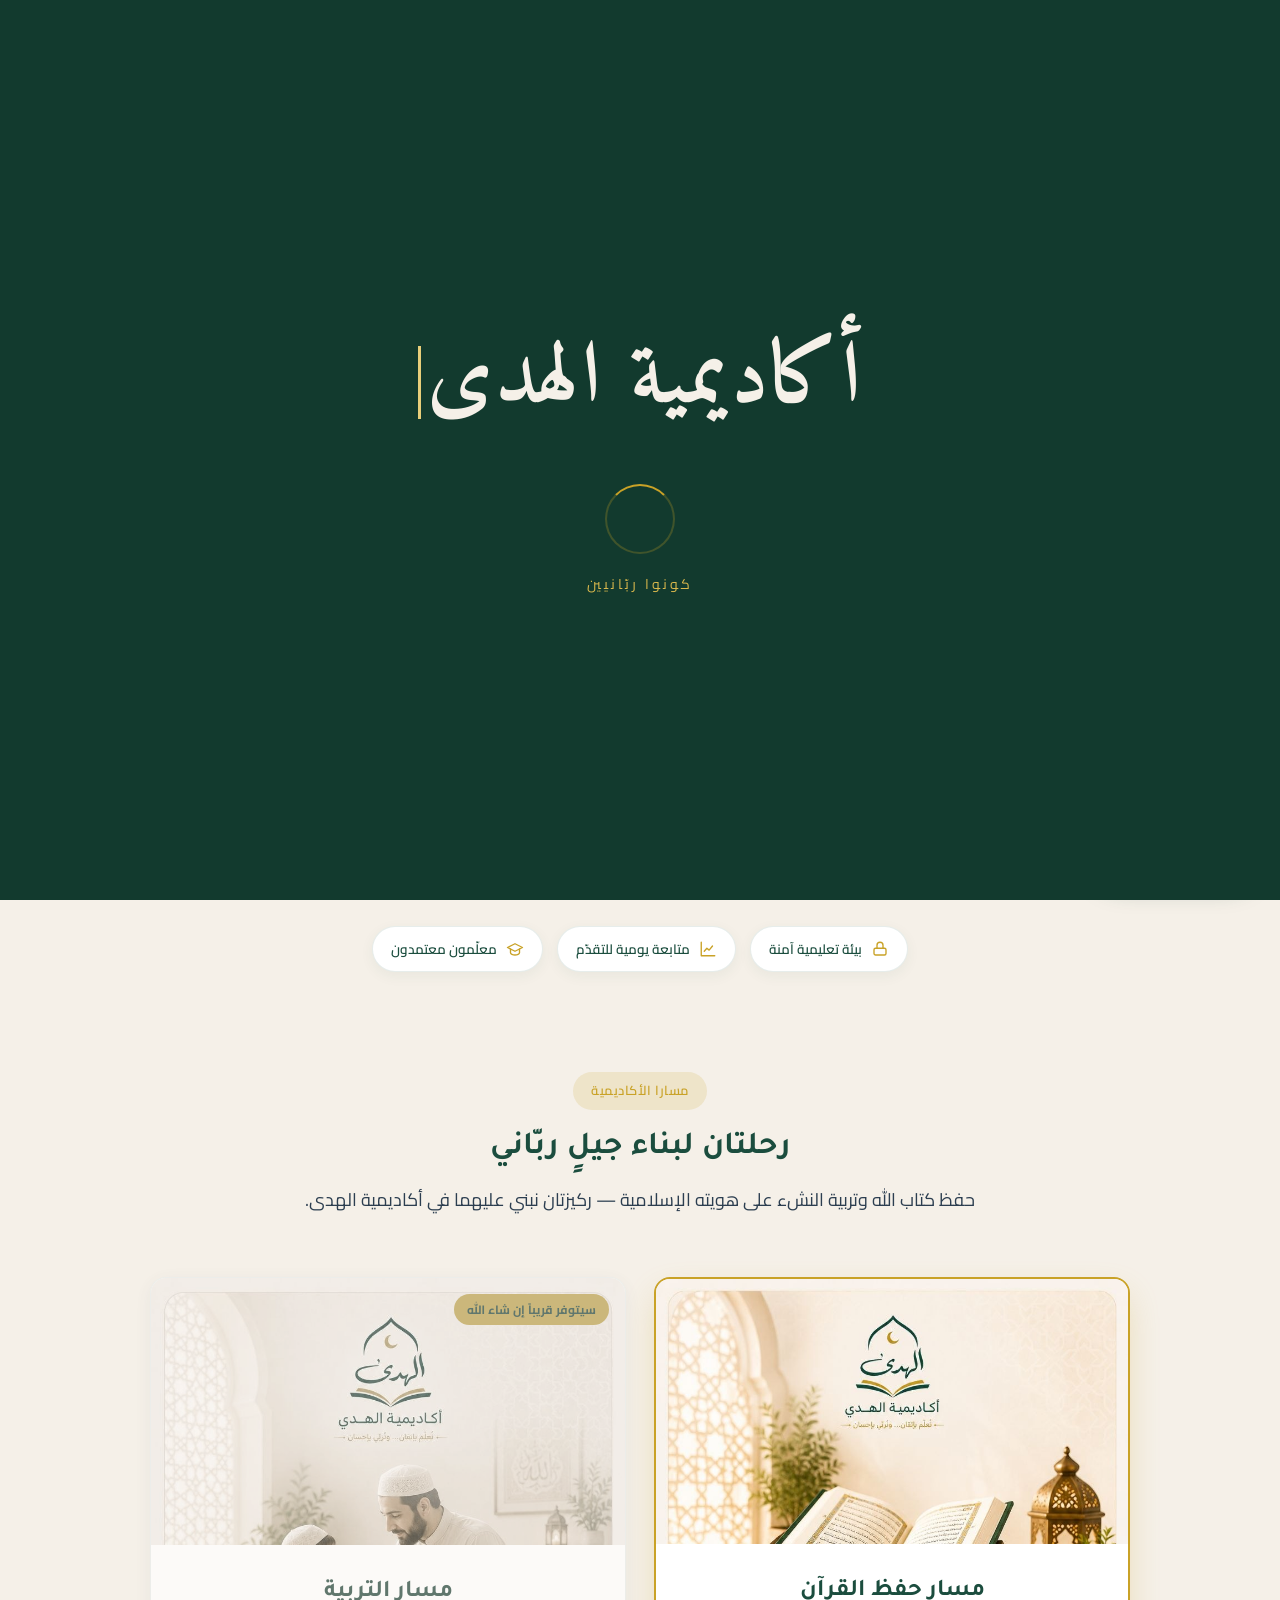
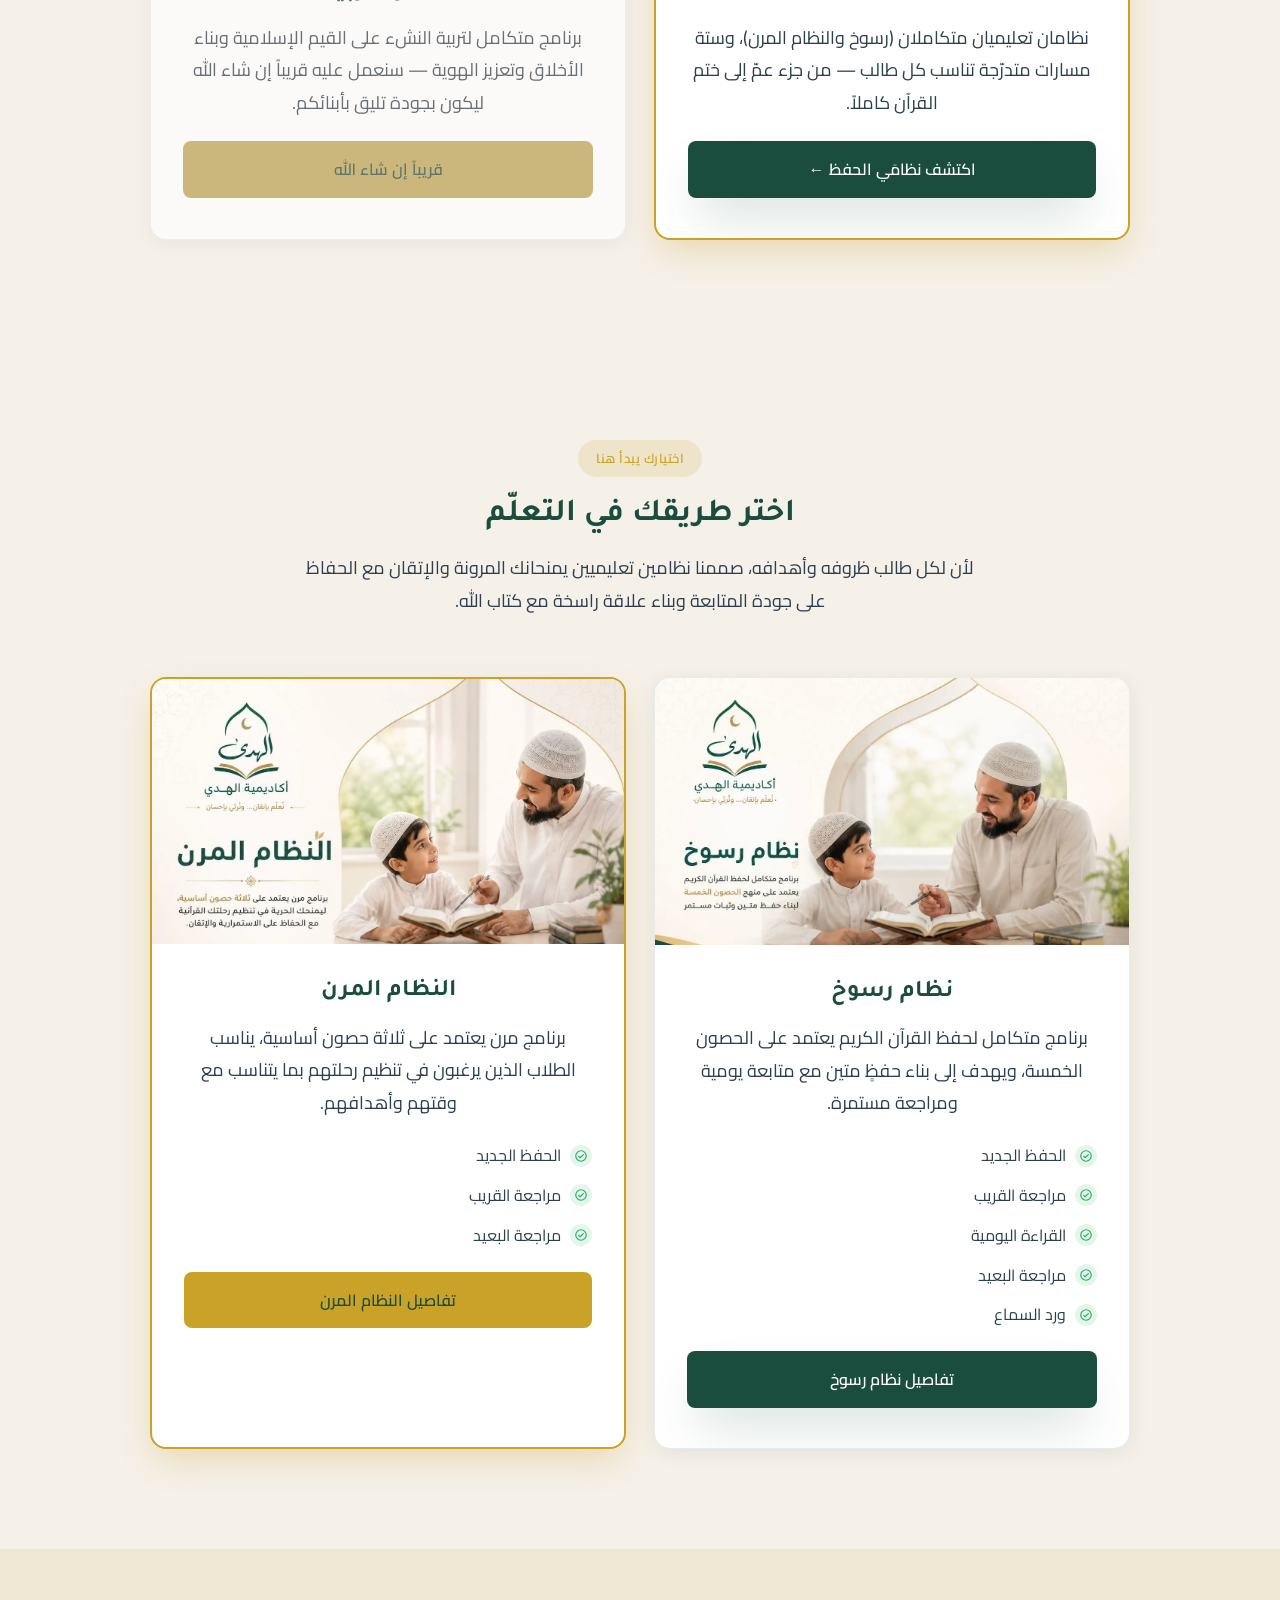
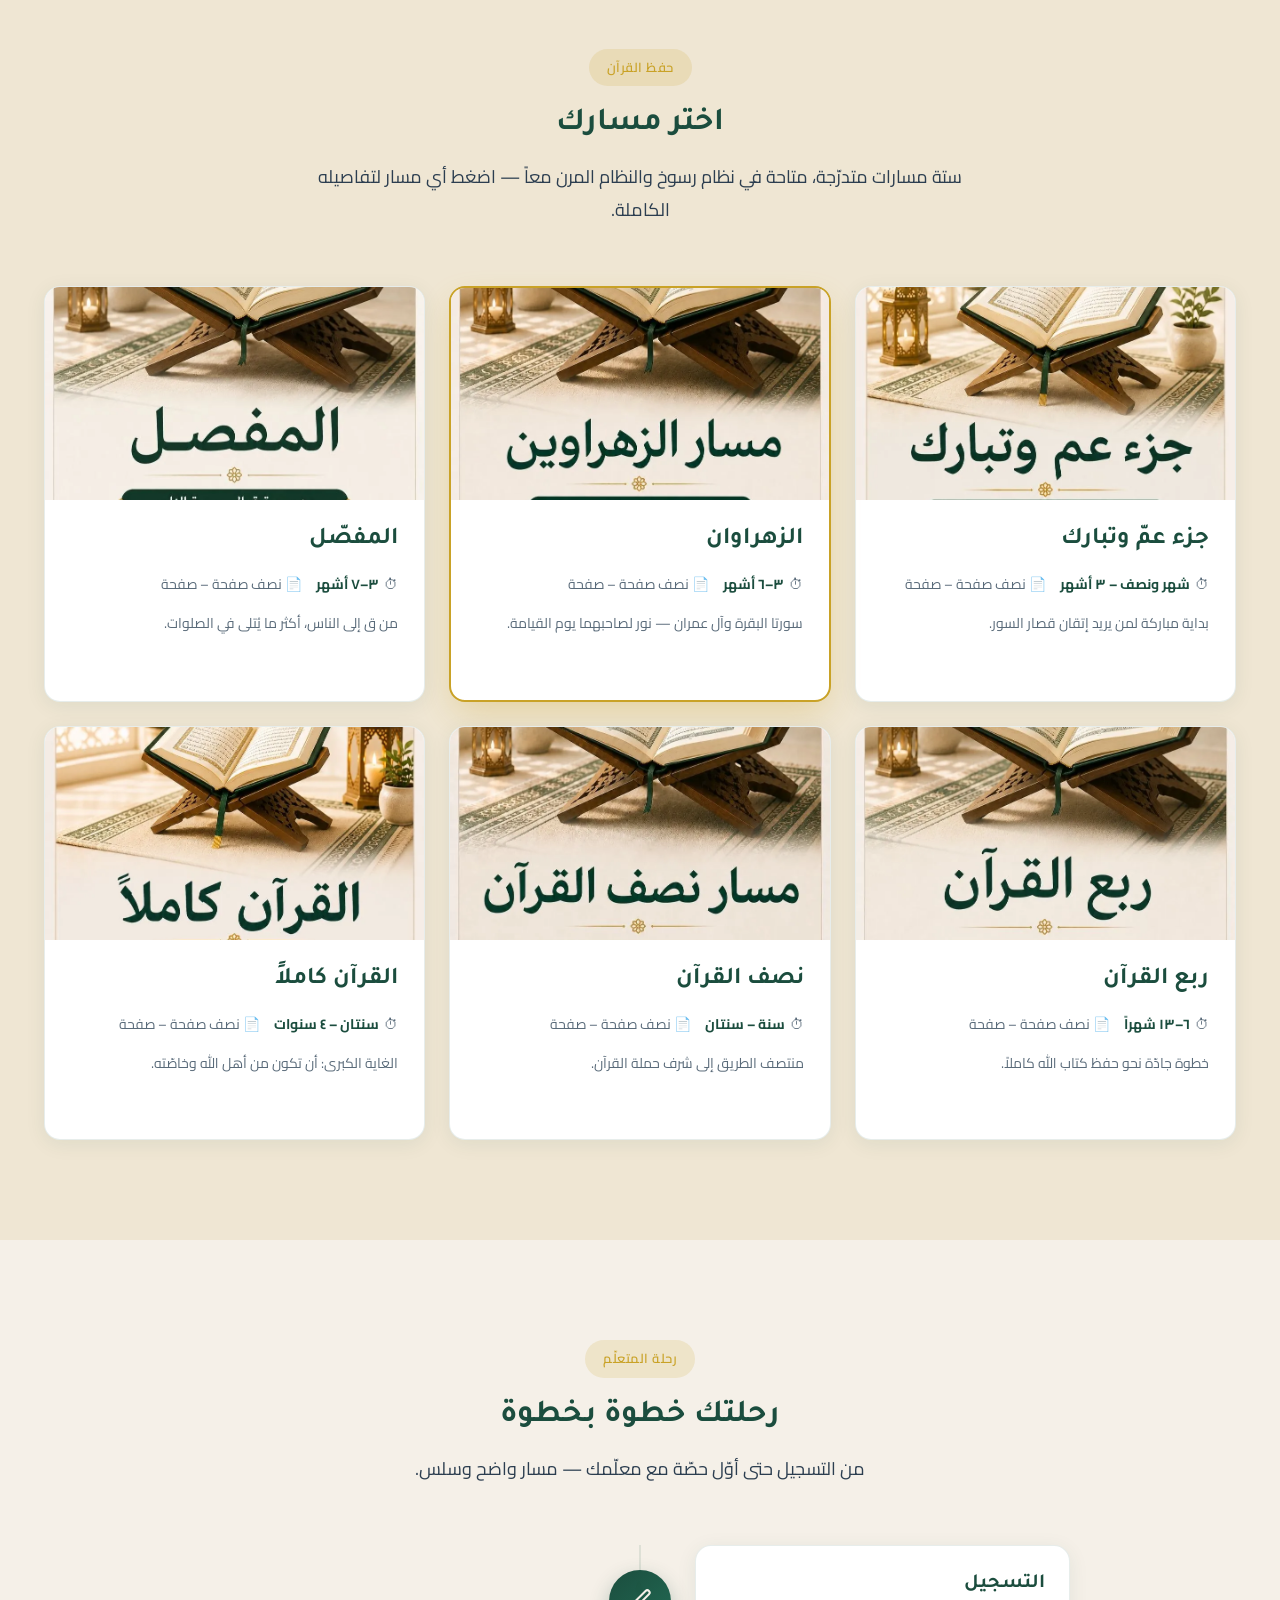
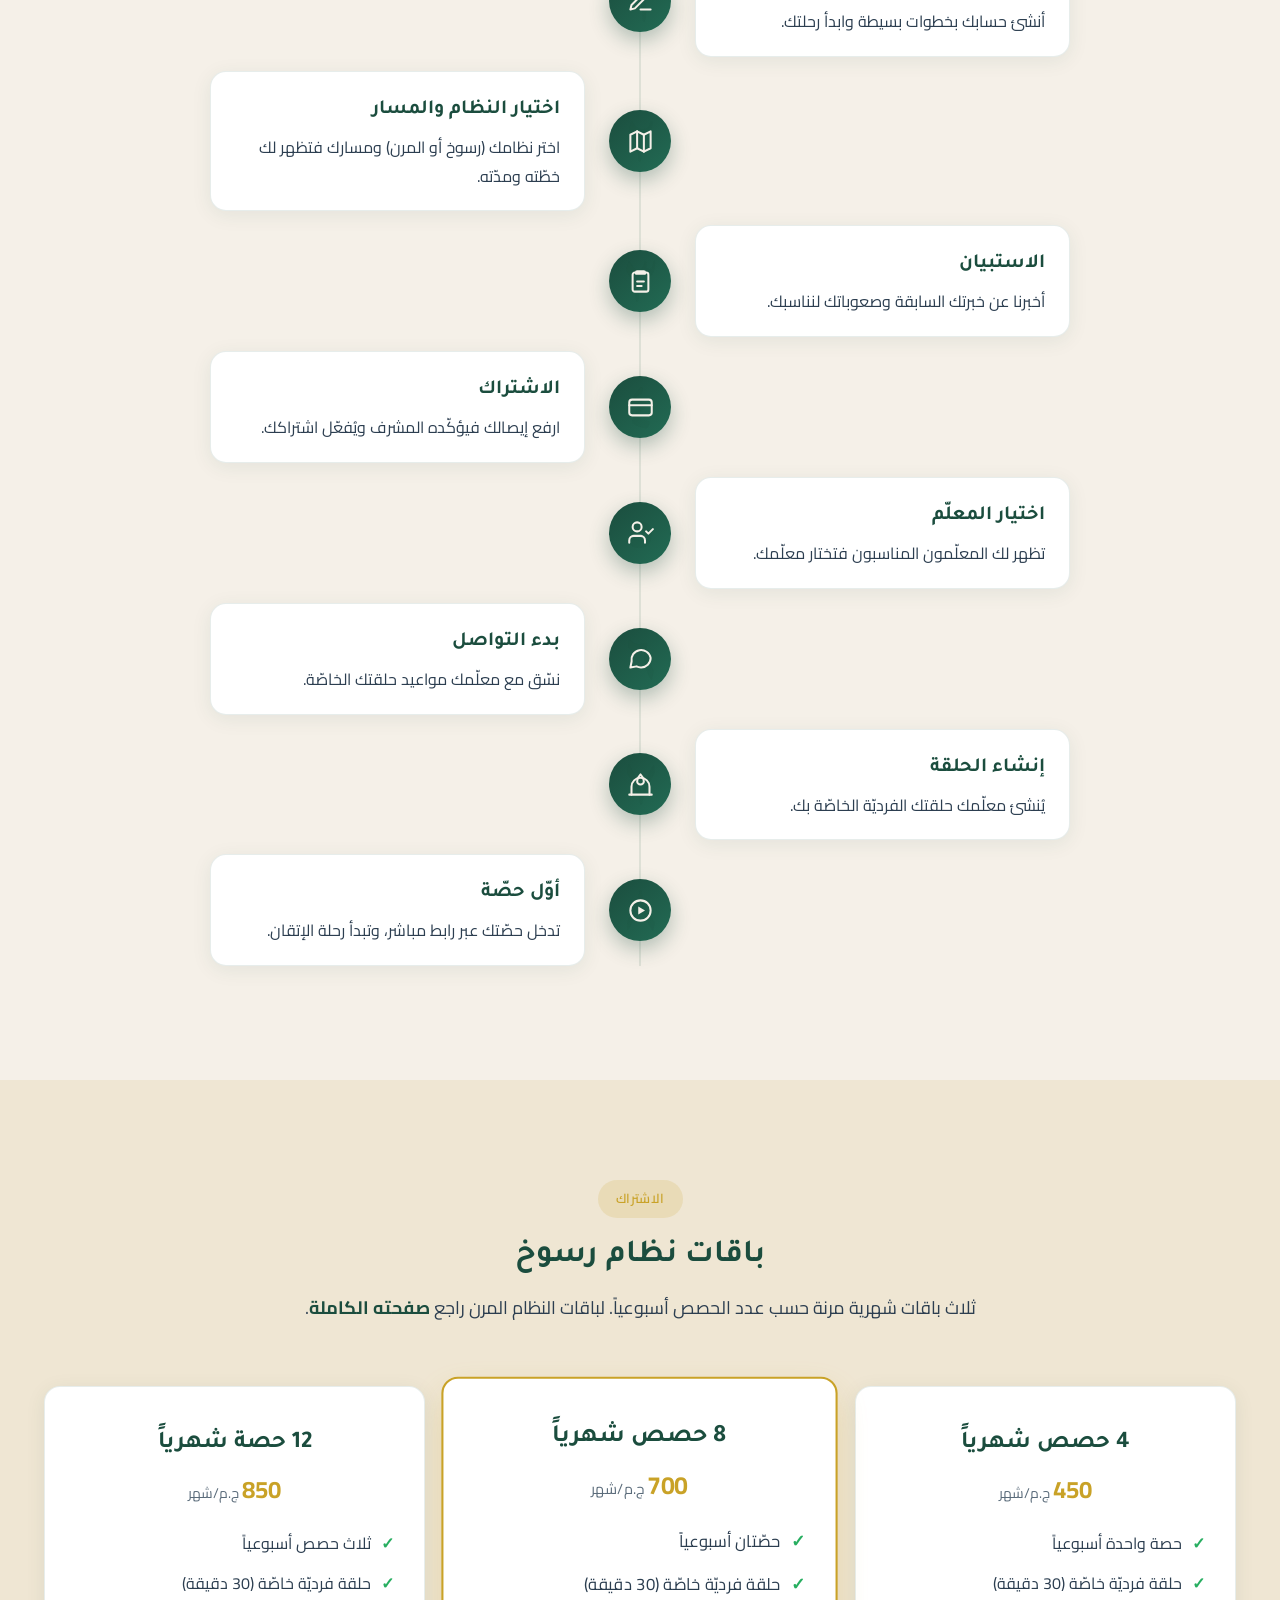
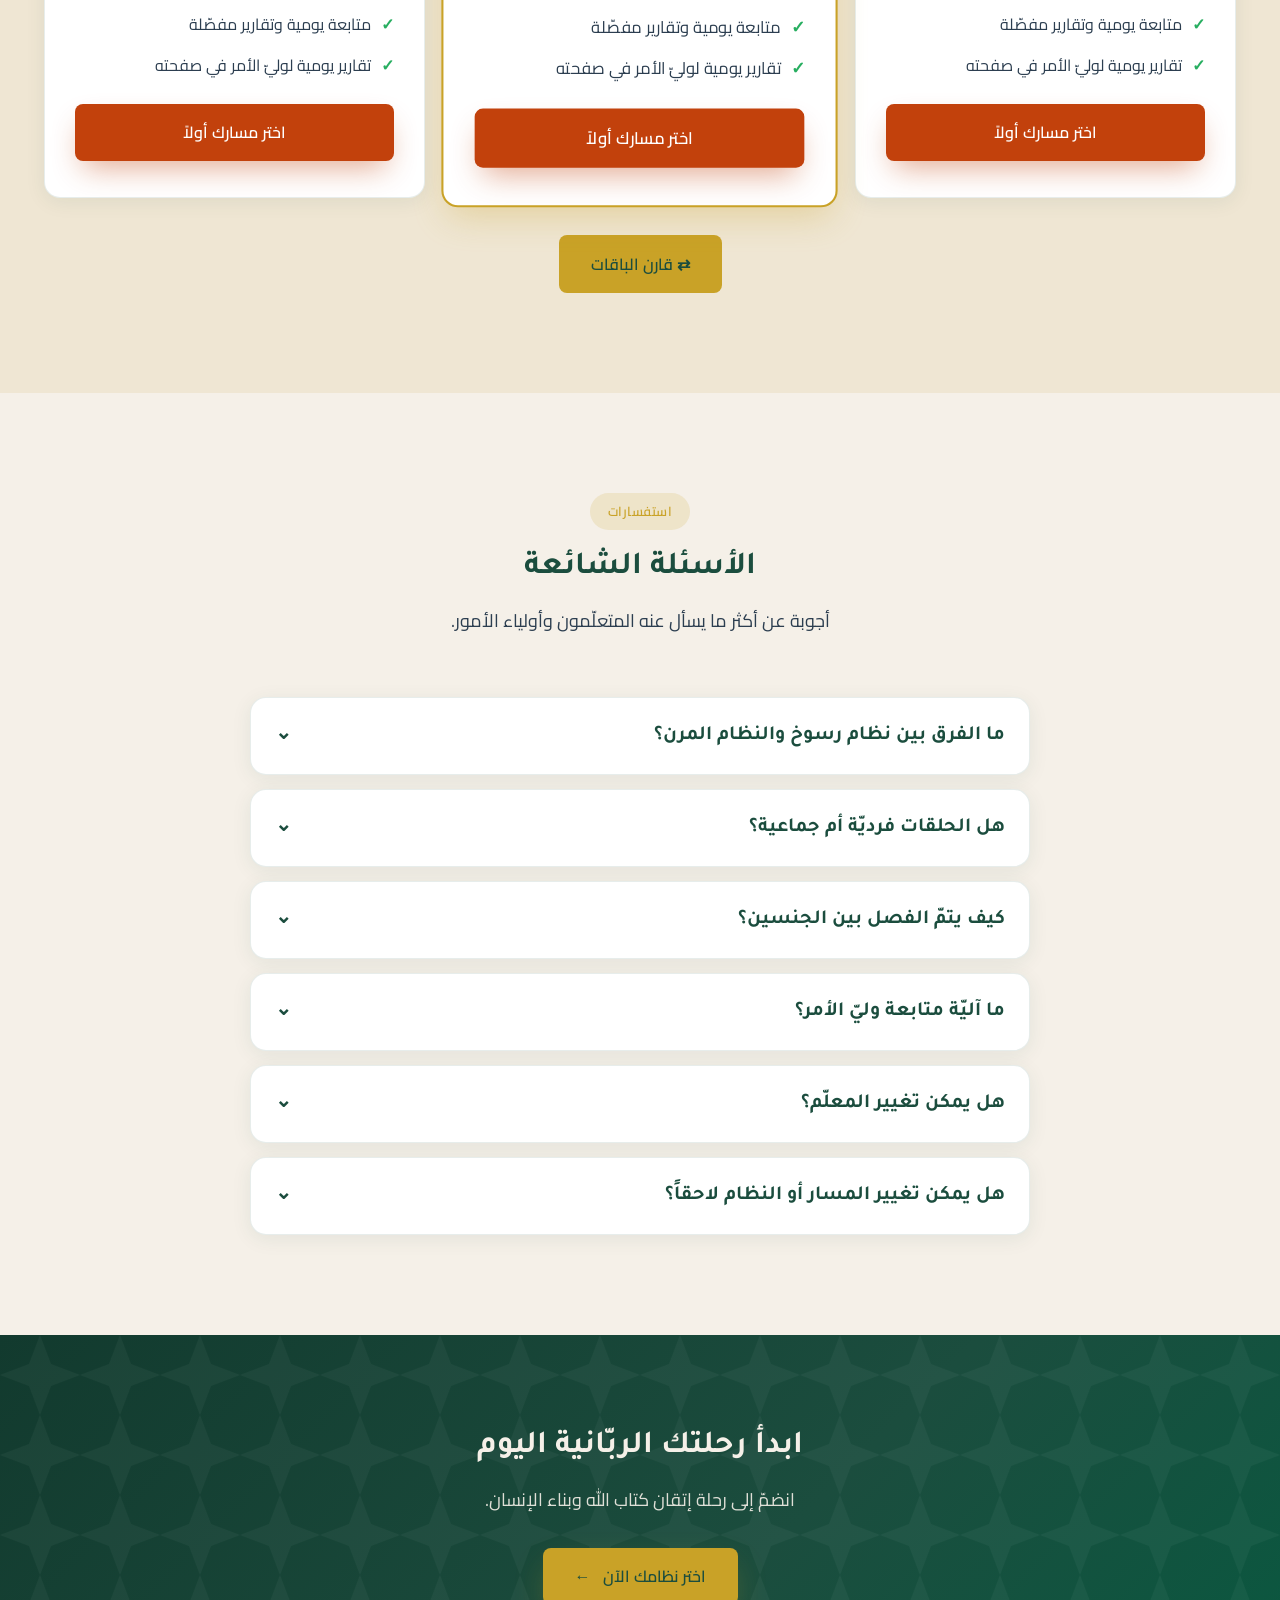
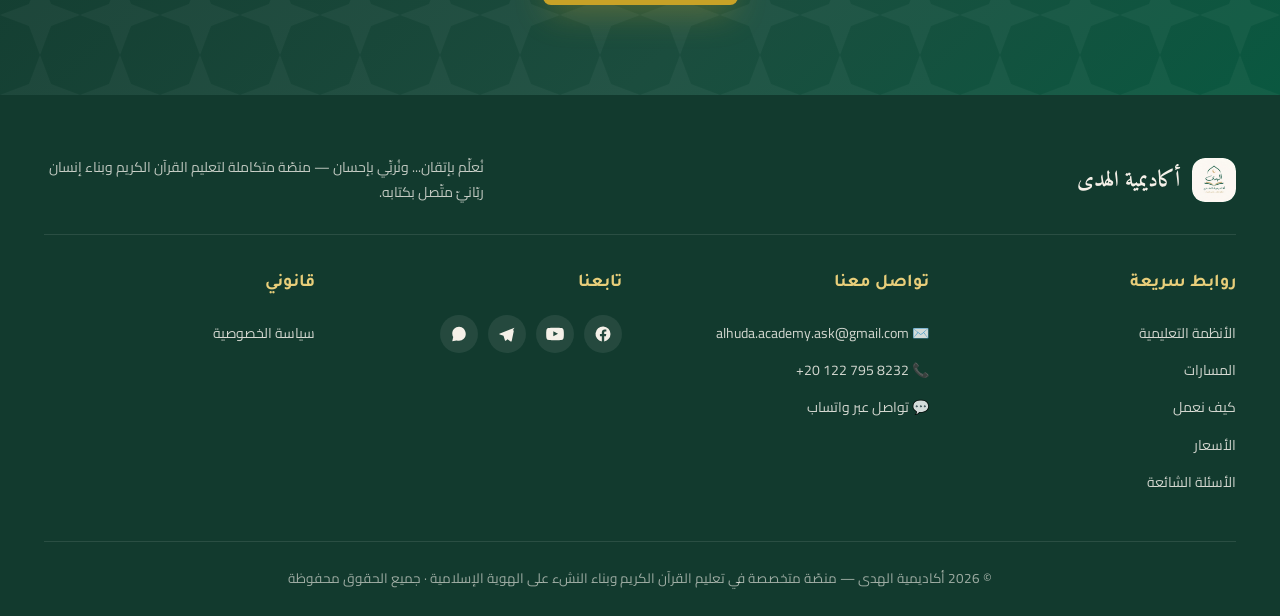
==== landing.html @ f8185855 "Reword Tarbiya teaser card copy per user request Co-Authored-By: Claude Sonnet 5 <noreply@anthropic." ====
<!DOCTYPE html>
<html lang="ar" dir="rtl">
<head>
<meta charset="UTF-8">
<meta name="viewport" content="width=device-width, initial-scale=1.0">
<meta name="theme-color" content="#1B4D3E">
<title>أكاديمية الهدى — منصة متخصصة في تعليم القرآن الكريم وبناء النشء على الهوية الإسلامية</title>
<meta name="description" content="منصة متكاملة لتعليم القرآن الكريم بنظامين تعليميين (رسوخ والنظام المرن) — حلقات فردية، متابعة يومية، وبناء إنسان ربّاني.">
<link rel="manifest" href="/manifest.json">
<link rel="icon" type="image/png" href="/assets/favicon-32.png">
<link rel="apple-touch-icon" href="/assets/apple-touch-icon.png">
<meta name="apple-mobile-web-app-capable" content="yes">
<meta name="apple-mobile-web-app-status-bar-style" content="black-translucent">
<meta name="apple-mobile-web-app-title" content="أكاديمية الهدى">
<meta name="mobile-web-app-capable" content="yes">

<link rel="preconnect" href="https://fonts.googleapis.com">
<link rel="preconnect" href="https://fonts.gstatic.com" crossorigin>
<link href="https://fonts.googleapis.com/css2?family=Amiri:wght@400;700&family=Cairo:wght@400;600;700&family=Tajawal:wght@400;700&display=swap" rel="stylesheet">
<link rel="stylesheet" href="assets/site.css">
</head>
<body>
<a href="#top" class="skip-link">تخطَّ إلى المحتوى الرئيسي</a>

<!-- ═══════════ PRELOADER ═══════════ -->
<div id="preloader">
  <div class="pre-inner">
    <div class="pre-logo" id="preLogo"><span class="cursor"></span></div>
    <div class="pre-ring"></div>
    <div class="pre-tagline">كونوا ربّانيين</div>
  </div>
</div>

<!-- ═══════════ NAVBAR ═══════════ -->
<nav class="nav" id="nav">
  <div class="wrap nav-in">
    <a class="brand" href="#top">
      <div class="brand-mark"><img src="assets/logo.webp" alt="أكاديمية الهدى" style="width:100%;height:100%;object-fit:contain;border-radius:inherit"></div>
      <div class="brand-txt"><b>أكاديمية الهدى</b><small>نُعلِّم بإتقان... ونُربِّي بإحسان</small></div>
    </a>
    <div class="nav-links" id="navLinks">
      <a class="lnk" href="#systems">الأنظمة</a>
      <a class="lnk" href="#paths">المسارات</a>
      <a class="lnk" href="#how">كيف نعمل</a>
      <a class="lnk" href="#pricing">الأسعار</a>
      <a class="lnk" href="#faq">الأسئلة</a>
      <a class="lnk nav-cta" href="index.html#signup">ابدأ رحلتك</a>
    </div>
    <div style="display:flex;align-items:center;gap:10px">
      <button class="theme-btn" id="themeBtn" aria-label="الوضع الليلي">🌙</button>
      <button class="burger" id="burger" aria-label="القائمة" aria-expanded="false" aria-controls="navLinks"><span></span><span></span><span></span></button>
    </div>
  </div>
</nav>

<!-- ═══════════ HERO ═══════════ -->
<header class="hero" id="top">
  <div class="wrap hero-grid">
    <div class="hero-text">
      <div class="hero-eyebrow"><span class="pulse"></span> أكاديمية إلكترونية متخصصة في تعليم القرآن الكريم وبناء النشء على الهوية الإسلامية</div>
      <h1><span class="word">﴿قُلْ</span> <span class="word">إِنَّ</span> <span class="word">هُدَى</span> <span class="word">اللَّهِ</span> <span class="word">هُوَ</span> <span class="word gold">الْهُدَىٰ﴾</span></h1>
      <p class="hero-lead">لأن القرآن لا يصنع حافظًا فحسب، بل يبني إنسانًا؛ جاءت أكاديمية الهدى لتكون رفيقًا في رحلة حفظ القرآن الكريم، وغرس القيم الإسلامية، وبناء جيلٍ مسلمٍ معتزٍ بهويته، في بيئةٍ تعليميةٍ آمنة، وبإشراف معلمين متخصصين.</p>
      <div class="hero-cta">
        <a class="btn-primary" href="index.html#signup">ابدأ رحلتك الآن <span>←</span></a>
        <a class="btn-ghost" href="#paths">▶ تعرّف على برامج الأكاديمية</a>
      </div>
      <div class="hero-trust">
        <div class="ht"><b id="c1" data-count="5">5</b><span>حصون للإتقان</span></div>
        <div class="ht-sep"></div>
        <div class="ht"><b id="c2" data-count="6">6</b><span>مسارات متدرّجة</span></div>
        <div class="ht-sep"></div>
        <div class="ht"><b id="c3">1:1</b><span>حلقات فرديّة</span></div>
      </div>
    </div>
    <div class="hero-art">
      <div class="fortress">
        <div class="fortress-ring r1"></div>
        <div class="fortress-ring r2"></div>
        <div class="fortress-ring r3"></div>
        <svg class="fortress-lines" viewBox="0 0 100 100" preserveAspectRatio="none" aria-hidden="true">
          <path d="M85,20 Q66,30 53,47"/>
          <path d="M11,50 Q30,50 46,50"/>
          <path d="M78,86 Q60,70 53,55"/>
        </svg>
        <div class="fortress-core"><img src="assets/hero-father-son.webp" alt="أكاديمية الهدى" fetchpriority="high"></div>
        <div class="float-stat fs-1"><div class="ic"><svg viewBox="0 0 24 24" fill="none" stroke="currentColor" stroke-width="1.8" stroke-linecap="round" stroke-linejoin="round"><path d="M2 5.5c2-1 4.5-1.5 7-1.2 1.2.15 2.3.5 3 1v13c-.7-.5-1.8-.85-3-1-2.5-.3-5 .2-7 1.2z"/><path d="M22 5.5c-2-1-4.5-1.5-7-1.2-1.2.15-2.3.5-3 1v13c.7-.5 1.8-.85 3-1 2.5-.3 5 .2 7 1.2z"/></svg></div><div><b>الحفظ</b><span>الجديد اليومي</span></div></div>
        <div class="float-stat fs-2"><div class="ic"><svg viewBox="0 0 24 24" fill="none" stroke="currentColor" stroke-width="1.8" stroke-linecap="round" stroke-linejoin="round"><path d="M3 12a9 9 0 0 1 15.5-6.3L21 8"/><path d="M21 3v5h-5"/><path d="M21 12a9 9 0 0 1-15.5 6.3L3 16"/><path d="M3 21v-5h5"/><path d="M9.5 12.3l1.8 1.8 3.2-3.8"/></svg></div><div><b>المراجعة</b><span>القريب والبعيد</span></div></div>
        <div class="float-stat fs-3"><div class="ic"><svg viewBox="0 0 24 24" fill="none" stroke="currentColor" stroke-width="1.8" stroke-linecap="round" stroke-linejoin="round"><path d="M3 3v18h18"/><path d="M7 15l3.5-4 3 2.5L18 8"/><circle cx="18" cy="8" r="1.3" fill="currentColor" stroke="none"/></svg></div><div><b>المتابعة</b><span>الدورية لتقدمك</span></div></div>
      </div>
    </div>
  </div>
  <a class="scroll-cue" href="#systems">⌄</a>
</header>

<!-- ═══════════ شارات الثقة ═══════════ -->
<div class="trust-badges wrap reveal">
  <span class="tb"><svg viewBox="0 0 24 24" fill="none" stroke="currentColor" stroke-width="1.8" stroke-linecap="round" stroke-linejoin="round" aria-hidden="true"><rect x="4" y="11" width="16" height="9" rx="2"/><path d="M8 11V7a4 4 0 0 1 8 0v4"/></svg> بيئة تعليمية آمنة</span>
  <span class="tb"><svg viewBox="0 0 24 24" fill="none" stroke="currentColor" stroke-width="1.8" stroke-linecap="round" stroke-linejoin="round" aria-hidden="true"><path d="M3 3v18h18"/><path d="M7 15l3.5-4 3 2.5L18 8"/></svg> متابعة يومية للتقدّم</span>
  <span class="tb"><svg viewBox="0 0 24 24" fill="none" stroke="currentColor" stroke-width="1.8" stroke-linecap="round" stroke-linejoin="round" aria-hidden="true"><path d="M22 10 12 5 2 10l10 5 10-5z"/><path d="M6 12v5c0 1.5 3 3 6 3s6-1.5 6-3v-5"/></svg> معلّمون معتمدون</span>
</div>

<!-- ═══════════ مساران رئيسيان: القرآن والتربية ═══════════ -->
<section class="sec">
  <div class="wrap">
    <div class="sec-head reveal">
      <div class="tag">مسارا الأكاديمية</div>
      <h2>رحلتان لبناء جيلٍ ربّاني</h2>
      <p>حفظ كتاب الله وتربية النشء على هويته الإسلامية — ركيزتان نبني عليهما في أكاديمية الهدى.</p>
    </div>
    <div class="systems-grid">
      <div class="system-card featured reveal" onclick="document.getElementById('systems').scrollIntoView({behavior:'smooth'})" style="cursor:pointer">
        <img class="sc-thumb" src="assets/teaser-quran.jpg" alt="مسار حفظ القرآن" loading="lazy">
        <div class="sc-body">
          <h3>مسار حفظ القرآن</h3>
          <p class="sc-desc">نظامان تعليميان متكاملان (رسوخ والنظام المرن)، وستة مسارات متدرّجة تناسب كل طالب — من جزء عمّ إلى ختم القرآن كاملاً.</p>
          <a class="btn-primary" href="#systems" style="width:100%;justify-content:center">اكتشف نظامَي الحفظ ←</a>
        </div>
      </div>
      <div class="system-card muted reveal" onclick="showTarbiyaToast()" style="cursor:pointer">
        <span class="pc-badge">سيتوفر قريباً إن شاء الله</span>
        <img class="sc-thumb" src="assets/teaser-tarbiya.jpg" alt="مسار التربية" loading="lazy">
        <div class="sc-body">
          <h3>مسار التربية</h3>
          <p class="sc-desc">برنامج متكامل لتربية النشء على القيم الإسلامية وبناء الأخلاق وتعزيز الهوية — سنعمل عليه قريباً إن شاء الله ليكون بجودة تليق بأبنائكم.</p>
          <span class="btn-ghost" style="width:100%;justify-content:center;pointer-events:none">قريباً إن شاء الله</span>
        </div>
      </div>
    </div>
  </div>
</section>
<div id="landingToast" class="landing-toast"></div>

<!-- ═══════════ اختر طريقك في التعلّم ═══════════ -->
<section class="sec" id="systems">
  <div class="wrap">
    <div class="sec-head reveal">
      <div class="tag">اختيارك يبدأ هنا</div>
      <h2>اختر طريقك في التعلّم</h2>
      <p>لأن لكل طالب ظروفه وأهدافه، صممنا نظامين تعليميين يمنحانك المرونة والإتقان مع الحفاظ على جودة المتابعة وبناء علاقة راسخة مع كتاب الله.</p>
    </div>
    <div class="systems-grid">
      <div class="system-card reveal">
        <img class="sc-thumb" src="assets/rasokh-banner.webp" alt="نظام رسوخ" loading="lazy">
        <div class="sc-body">
        <h3>نظام رسوخ</h3>
        <p class="sc-desc">برنامج متكامل لحفظ القرآن الكريم يعتمد على الحصون الخمسة، ويهدف إلى بناء حفظٍ متين مع متابعة يومية ومراجعة مستمرة.</p>
        <ul class="sc-feats">
          <li><span class="ck"><svg viewBox="0 0 24 24" fill="none" stroke="currentColor" stroke-width="2" stroke-linecap="round" stroke-linejoin="round"><circle cx="12" cy="12" r="9"/><path d="M8 12.5l2.5 2.5L16 9.5"/></svg></span> الحفظ الجديد</li>
          <li><span class="ck"><svg viewBox="0 0 24 24" fill="none" stroke="currentColor" stroke-width="2" stroke-linecap="round" stroke-linejoin="round"><circle cx="12" cy="12" r="9"/><path d="M8 12.5l2.5 2.5L16 9.5"/></svg></span> مراجعة القريب</li>
          <li><span class="ck"><svg viewBox="0 0 24 24" fill="none" stroke="currentColor" stroke-width="2" stroke-linecap="round" stroke-linejoin="round"><circle cx="12" cy="12" r="9"/><path d="M8 12.5l2.5 2.5L16 9.5"/></svg></span> القراءة اليومية</li>
          <li><span class="ck"><svg viewBox="0 0 24 24" fill="none" stroke="currentColor" stroke-width="2" stroke-linecap="round" stroke-linejoin="round"><circle cx="12" cy="12" r="9"/><path d="M8 12.5l2.5 2.5L16 9.5"/></svg></span> مراجعة البعيد</li>
          <li><span class="ck"><svg viewBox="0 0 24 24" fill="none" stroke="currentColor" stroke-width="2" stroke-linecap="round" stroke-linejoin="round"><circle cx="12" cy="12" r="9"/><path d="M8 12.5l2.5 2.5L16 9.5"/></svg></span> ورد السماع</li>
        </ul>
        <a class="btn-primary" href="system-rasokh.html" style="width:100%;justify-content:center">تفاصيل نظام رسوخ</a>
        </div>
      </div>
      <div class="system-card featured reveal">
        <img class="sc-thumb" src="assets/flexible-banner.webp" alt="النظام المرن" loading="lazy">
        <div class="sc-body">
        <h3>النظام المرن</h3>
        <p class="sc-desc">برنامج مرن يعتمد على ثلاثة حصون أساسية، يناسب الطلاب الذين يرغبون في تنظيم رحلتهم بما يتناسب مع وقتهم وأهدافهم.</p>
        <ul class="sc-feats">
          <li><span class="ck"><svg viewBox="0 0 24 24" fill="none" stroke="currentColor" stroke-width="2" stroke-linecap="round" stroke-linejoin="round"><circle cx="12" cy="12" r="9"/><path d="M8 12.5l2.5 2.5L16 9.5"/></svg></span> الحفظ الجديد</li>
          <li><span class="ck"><svg viewBox="0 0 24 24" fill="none" stroke="currentColor" stroke-width="2" stroke-linecap="round" stroke-linejoin="round"><circle cx="12" cy="12" r="9"/><path d="M8 12.5l2.5 2.5L16 9.5"/></svg></span> مراجعة القريب</li>
          <li><span class="ck"><svg viewBox="0 0 24 24" fill="none" stroke="currentColor" stroke-width="2" stroke-linecap="round" stroke-linejoin="round"><circle cx="12" cy="12" r="9"/><path d="M8 12.5l2.5 2.5L16 9.5"/></svg></span> مراجعة البعيد</li>
        </ul>
        <a class="btn-ghost" href="system-flexible.html" style="width:100%;justify-content:center">تفاصيل النظام المرن</a>
        </div>
      </div>
    </div>
  </div>
</section>

<!-- ═══════════ المسارات ═══════════ -->
<section class="sec sec-cream" id="paths">
  <div class="wrap">
    <div class="sec-head reveal">
      <div class="tag">حفظ القرآن</div>
      <h2>اختر مسارك</h2>
      <p>ستة مسارات متدرّجة، متاحة في نظام رسوخ والنظام المرن معاً — اضغط أي مسار لتفاصيله الكاملة.</p>
    </div>
    <div class="paths-grid">
      <a class="path-card reveal" href="path-amma.html"><img class="pc-thumb" src="assets/path-amma-banner.webp" alt="جزء عمّ وتبارك" loading="lazy"><div class="pc-body"><h3>جزء عمّ وتبارك</h3><div class="pc-meta"><span>⏱ <b>شهر ونصف – ٣ أشهر</b></span><span>📄 نصف صفحة – صفحة</span></div><p style="font-size:14px;color:var(--ink-soft)">بداية مباركة لمن يريد إتقان قصار السور.</p><span class="pc-cta">اكتشف هذا المسار ←</span></div></a>

      <a class="path-card featured reveal" href="path-zahrawan.html"><img class="pc-thumb" src="assets/path-zahrawan-banner.webp" alt="الزهراوان" loading="lazy"><div class="pc-body"><h3>الزهراوان</h3><div class="pc-meta"><span>⏱ <b>٣–٦ أشهر</b></span><span>📄 نصف صفحة – صفحة</span></div><p style="font-size:14px;color:var(--ink-soft)">سورتا البقرة وآل عمران — نور لصاحبهما يوم القيامة.</p><span class="pc-cta">اكتشف هذا المسار ←</span></div></a>

      <a class="path-card reveal" href="path-mufassal.html"><img class="pc-thumb" src="assets/path-mufassal-banner.webp" alt="المفصّل" loading="lazy"><div class="pc-body"><h3>المفصّل</h3><div class="pc-meta"><span>⏱ <b>٣–٧ أشهر</b></span><span>📄 نصف صفحة – صفحة</span></div><p style="font-size:14px;color:var(--ink-soft)">من ق إلى الناس، أكثر ما يُتلى في الصلوات.</p><span class="pc-cta">اكتشف هذا المسار ←</span></div></a>

      <a class="path-card reveal" href="path-quarter.html"><img class="pc-thumb" src="assets/path-quarter-banner.webp" alt="ربع القرآن" loading="lazy"><div class="pc-body"><h3>ربع القرآن</h3><div class="pc-meta"><span>⏱ <b>٦–١٣ شهراً</b></span><span>📄 نصف صفحة – صفحة</span></div><p style="font-size:14px;color:var(--ink-soft)">خطوة جادّة نحو حفظ كتاب الله كاملاً.</p><span class="pc-cta">اكتشف هذا المسار ←</span></div></a>

      <a class="path-card reveal" href="path-half.html"><img class="pc-thumb" src="assets/path-half-banner.webp" alt="نصف القرآن" loading="lazy"><div class="pc-body"><h3>نصف القرآن</h3><div class="pc-meta"><span>⏱ <b>سنة – سنتان</b></span><span>📄 نصف صفحة – صفحة</span></div><p style="font-size:14px;color:var(--ink-soft)">منتصف الطريق إلى شرف حملة القرآن.</p><span class="pc-cta">اكتشف هذا المسار ←</span></div></a>

      <a class="path-card reveal" href="path-full.html"><img class="pc-thumb" src="assets/path-full-banner.webp" alt="القرآن كاملاً" loading="lazy"><div class="pc-body"><h3>القرآن كاملاً</h3><div class="pc-meta"><span>⏱ <b>سنتان – ٤ سنوات</b></span><span>📄 نصف صفحة – صفحة</span></div><p style="font-size:14px;color:var(--ink-soft)">الغاية الكبرى: أن تكون من أهل الله وخاصّته.</p><span class="pc-cta">اكتشف هذا المسار ←</span></div></a>
    </div>
  </div>
</section>

<!-- ═══════════ كيف نعمل ═══════════ -->
<section class="sec" id="how">
  <div class="wrap">
    <div class="sec-head reveal">
      <div class="tag">رحلة المتعلّم</div>
      <h2>رحلتك خطوة بخطوة</h2>
      <p>من التسجيل حتى أوّل حصّة مع معلّمك — مسار واضح وسلس.</p>
    </div>
    <div class="timeline">
      <div class="tl-step reveal"><div class="tl-card left"><h4>التسجيل</h4><p>أنشئ حسابك بخطوات بسيطة وابدأ رحلتك.</p></div><div class="tl-dot" data-n="١"><svg viewBox="0 0 24 24" fill="none" stroke="currentColor" stroke-width="1.8" stroke-linecap="round" stroke-linejoin="round"><path d="M12 20h9"/><path d="M16.5 3.5a2.1 2.1 0 0 1 3 3L7 19l-4 1 1-4z"/></svg></div><div class="tl-card right"></div></div>
      <div class="tl-step reveal"><div class="tl-card left"></div><div class="tl-dot" data-n="٢"><svg viewBox="0 0 24 24" fill="none" stroke="currentColor" stroke-width="1.8" stroke-linecap="round" stroke-linejoin="round"><path d="M9 3L3 6v15l6-3 6 3 6-3V3l-6 3-6-3z"/><path d="M9 3v15M15 6v15"/></svg></div><div class="tl-card right"><h4>اختيار النظام والمسار</h4><p>اختر نظامك (رسوخ أو المرن) ومسارك فتظهر لك خطّته ومدّته.</p></div></div>
      <div class="tl-step reveal"><div class="tl-card left"><h4>الاستبيان</h4><p>أخبرنا عن خبرتك السابقة وصعوباتك لنناسبك.</p></div><div class="tl-dot" data-n="٣"><svg viewBox="0 0 24 24" fill="none" stroke="currentColor" stroke-width="1.8" stroke-linecap="round" stroke-linejoin="round"><rect x="5" y="4" width="14" height="17" rx="2"/><path d="M9 3h6a1 1 0 0 1 1 1v1H8V4a1 1 0 0 1 1-1z"/><path d="M9 12h6M9 16h4"/></svg></div><div class="tl-card right"></div></div>
      <div class="tl-step reveal"><div class="tl-card left"></div><div class="tl-dot" data-n="٤"><svg viewBox="0 0 24 24" fill="none" stroke="currentColor" stroke-width="1.8" stroke-linecap="round" stroke-linejoin="round"><rect x="2" y="5" width="20" height="14" rx="2.5"/><path d="M2 10h20"/></svg></div><div class="tl-card right"><h4>الاشتراك</h4><p>ارفع إيصالك فيؤكّده المشرف ويُفعّل اشتراكك.</p></div></div>
      <div class="tl-step reveal"><div class="tl-card left"><h4>اختيار المعلّم</h4><p>تظهر لك المعلّمون المناسبون فتختار معلّمك.</p></div><div class="tl-dot" data-n="٥"><svg viewBox="0 0 24 24" fill="none" stroke="currentColor" stroke-width="1.8" stroke-linecap="round" stroke-linejoin="round"><path d="M16 21v-2a4 4 0 0 0-4-4H6a4 4 0 0 0-4 4v2"/><circle cx="9" cy="7" r="4"/><path d="M17 11l2 2 4-4"/></svg></div><div class="tl-card right"></div></div>
      <div class="tl-step reveal"><div class="tl-card left"></div><div class="tl-dot" data-n="٦"><svg viewBox="0 0 24 24" fill="none" stroke="currentColor" stroke-width="1.8" stroke-linecap="round" stroke-linejoin="round"><path d="M21 11.5a8.4 8.4 0 0 1-8.6 8.4 8.7 8.7 0 0 1-3.9-.9L3 20l1.1-5.4a8.4 8.4 0 1 1 16.9-3.1z"/></svg></div><div class="tl-card right"><h4>بدء التواصل</h4><p>نسّق مع معلّمك مواعيد حلقتك الخاصّة.</p></div></div>
      <div class="tl-step reveal"><div class="tl-card left"><h4>إنشاء الحلقة</h4><p>يُنشئ معلّمك حلقتك الفرديّة الخاصّة بك.</p></div><div class="tl-dot" data-n="٧"><svg viewBox="0 0 24 24" fill="none" stroke="currentColor" stroke-width="1.8" stroke-linecap="round" stroke-linejoin="round"><path d="M12 3c2 2 3 4 3 6a3 3 0 0 1-6 0c0-2 1-4 3-6z"/><path d="M4 21v-7a8 8 0 0 1 16 0v7"/><path d="M2 21h20"/></svg></div><div class="tl-card right"></div></div>
      <div class="tl-step reveal"><div class="tl-card left"></div><div class="tl-dot" data-n="٨"><svg viewBox="0 0 24 24" fill="none" stroke="currentColor" stroke-width="1.8" stroke-linecap="round" stroke-linejoin="round"><circle cx="12" cy="12" r="9"/><path d="M10 8.5l6 3.5-6 3.5z" fill="currentColor" stroke="none"/></svg></div><div class="tl-card right"><h4>أوّل حصّة</h4><p>تدخل حصّتك عبر رابط مباشر، وتبدأ رحلة الإتقان.</p></div></div>
    </div>
  </div>
</section>

<!-- ═══════════ الأسعار ═══════════ -->
<section class="sec sec-cream" id="pricing">
  <div class="wrap">
    <div class="sec-head reveal">
      <div class="tag">الاشتراك</div>
      <h2>باقات نظام رسوخ</h2>
      <p>ثلاث باقات شهرية مرنة حسب عدد الحصص أسبوعياً. لباقات النظام المرن راجع <a href="system-flexible.html" style="color:var(--emerald);font-weight:700">صفحته الكاملة</a>.</p>
    </div>
    <div class="pricing-grid">
      <div class="price-card reveal">
        <div class="pc-name">4 حصص شهرياً</div>
        <div class="pc-price"><span class="amt" data-egp="450" data-m="450" data-y="4320">450</span><small class="cur-label"> ج.م/شهر</small></div>
        <ul class="pc-feats">
          <li><span class="ck">✓</span> حصة واحدة أسبوعياً</li>
          <li><span class="ck">✓</span> حلقة فرديّة خاصّة (30 دقيقة)</li>
          <li><span class="ck">✓</span> متابعة يومية وتقارير مفصّلة</li>
          <li><span class="ck">✓</span> تقارير يومية لوليّ الأمر في صفحته</li>
        </ul>
        <a class="btn-primary" href="#paths">اختر مسارك أولاً</a>
      </div>
      <div class="price-card pop reveal">
        
        <div class="pc-name">8 حصص شهرياً</div>
        <div class="pc-price"><span class="amt" data-egp="700" data-m="700" data-y="6720">700</span><small class="cur-label"> ج.م/شهر</small></div>
        <ul class="pc-feats">
          <li><span class="ck">✓</span> حصّتان أسبوعياً</li>
          <li><span class="ck">✓</span> حلقة فرديّة خاصّة (30 دقيقة)</li>
          <li><span class="ck">✓</span> متابعة يومية وتقارير مفصّلة</li>
          <li><span class="ck">✓</span> تقارير يومية لوليّ الأمر في صفحته</li>
        </ul>
        <a class="btn-primary" href="#paths">اختر مسارك أولاً</a>
      </div>
      <div class="price-card reveal">
        <div class="pc-name">12 حصة شهرياً</div>
        <div class="pc-price"><span class="amt" data-egp="850" data-m="850" data-y="8160">850</span><small class="cur-label"> ج.م/شهر</small></div>
        <ul class="pc-feats">
          <li><span class="ck">✓</span> ثلاث حصص أسبوعياً</li>
          <li><span class="ck">✓</span> حلقة فرديّة خاصّة (30 دقيقة)</li>
          <li><span class="ck">✓</span> متابعة يومية وتقارير مفصّلة</li>
          <li><span class="ck">✓</span> تقارير يومية لوليّ الأمر في صفحته</li>
        </ul>
        <a class="btn-primary" href="#paths">اختر مسارك أولاً</a>
      </div>
    </div>
    <div style="text-align:center;margin-top:36px">
      <button class="btn-ghost" type="button" onclick="openCompare()">⇄ قارن الباقات</button>
    </div>
  </div>
</section>

<!-- ═══════════ Modal مقارنة الباقات ═══════════ -->
<div class="compare-modal" id="compareModal" role="dialog" aria-modal="true" aria-labelledby="compareTitle">
  <div class="compare-box">
    <div class="compare-head">
      <h3 id="compareTitle">قارن باقات نظام رسوخ</h3>
      <button onclick="closeCompare()" aria-label="إغلاق المقارنة">×</button>
    </div>
    <div class="compare-scroll">
      <table class="compare-table">
        <thead>
          <tr><th></th><th>4 حصص شهرياً</th><th class="hi">8 حصص شهرياً</th><th>12 حصة شهرياً</th></tr>
        </thead>
        <tbody>
          <tr><td>الحصص أسبوعياً</td><td>حصة واحدة</td><td class="hi">حصّتان</td><td>ثلاث حصص</td></tr>
          <tr><td>مدة الحصة</td><td>30 دقيقة</td><td class="hi">30 دقيقة</td><td>30 دقيقة</td></tr>
          <tr><td>نوع الحلقة</td><td>فرديّة خاصّة</td><td class="hi">فرديّة خاصّة</td><td>فرديّة خاصّة</td></tr>
          <tr><td>المتابعة والتقارير</td><td>يومية مفصّلة</td><td class="hi">يومية مفصّلة</td><td>يومية مفصّلة</td></tr>
          <tr><td>واجبات ووِرد سماع</td><td>✓</td><td class="hi">✓</td><td>✓</td></tr>
          <tr><td>السعر الشهري</td><td data-price-wrap><b><span class="amt" data-egp="450">450</span> <span class="cur-label">ج.م</span></b></td><td class="hi" data-price-wrap><b><span class="amt" data-egp="700">700</span> <span class="cur-label">ج.م</span></b></td><td data-price-wrap><b><span class="amt" data-egp="850">850</span> <span class="cur-label">ج.م</span></b></td></tr>
        </tbody>
      </table>
    </div>
    <p class="compare-note">لباقات النظام المرن راجع <a href="system-flexible.html">صفحته الكاملة</a>.</p>
  </div>
</div>

<!-- ═══════════ الأسئلة الشائعة ═══════════ -->
<section class="sec" id="faq">
  <div class="wrap">
    <div class="sec-head reveal">
      <div class="tag">استفسارات</div>
      <h2>الأسئلة الشائعة</h2>
      <p>أجوبة عن أكثر ما يسأل عنه المتعلّمون وأولياء الأمور.</p>
    </div>
    <div class="faq-list">
      <div class="faq-item reveal"><div class="faq-q">ما الفرق بين نظام رسوخ والنظام المرن؟ <span class="ar">⌄</span></div><div class="faq-a"><p>نظام رسوخ برنامج متكامل بخمسة حصون يومية (الحفظ الجديد، مراجعة القريب، القراءة اليومية، مراجعة البعيد، السماع). النظام المرن أخف بثلاثة حصون أساسية (الحفظ، مراجعة القريب، مراجعة البعيد) ويناسب من يريد مرونة أكبر في وقته.</p></div></div>
      <div class="faq-item reveal"><div class="faq-q">هل الحلقات فرديّة أم جماعية؟ <span class="ar">⌄</span></div><div class="faq-a"><p>الحلقات فرديّة تماماً (1:1)، مدة كل حصة 30 دقيقة. لكل متعلّم حلقته الخاصّة مع معلّمه، مما يضمن عناية كاملة ومتابعة دقيقة بعيداً عن زحام المجموعات.</p></div></div>
      <div class="faq-item reveal"><div class="faq-q">كيف يتمّ الفصل بين الجنسين؟ <span class="ar">⌄</span></div><div class="faq-a"><p>النظام يراعي الفصل تلقائياً: الطالب يُوجَّه لمعلّمين ومشرفين من جنسه، والطالبة كذلك. ولا تظهر قنوات التواصل إلا بين من يجوز بينهم التواصل وفق الضوابط.</p></div></div>
      <div class="faq-item reveal"><div class="faq-q">ما آليّة متابعة وليّ الأمر؟ <span class="ar">⌄</span></div><div class="faq-a"><p>لوليّ الأمر لوحة خاصّة يتابع منها حلقات أبنائه، حصصهم، تقاريرهم اليومية، وحالة حصونهم لحظياً. وإن كان الابن صغيراً، يمكنه متابعة حفظه نيابةً عنه.</p></div></div>
      <div class="faq-item reveal"><div class="faq-q">هل يمكن تغيير المعلّم؟ <span class="ar">⌄</span></div><div class="faq-a"><p>نعم. يمكن نقل المتعلّم إلى معلّم آخر من نفس المسار ونفس الجنس عند الحاجة، مع الحفاظ على سجلّ تقدّمه كاملاً.</p></div></div>
      <div class="faq-item reveal"><div class="faq-q">هل يمكن تغيير المسار أو النظام لاحقاً؟ <span class="ar">⌄</span></div><div class="faq-a"><p>نعم، بالتنسيق مع المشرف يمكن الانتقال بين المسارات الستة أو بين نظام رسوخ والنظام المرن بما يناسب تقدّمك وظروفك.</p></div></div>
    </div>
  </div>
</section>

<!-- ═══════════ CTA النهائي ═══════════ -->
<section class="cta-final">
  <div class="wrap reveal">
    <h2>ابدأ رحلتك الربّانية اليوم</h2>
    <p>انضمّ إلى رحلة إتقان كتاب الله وبناء الإنسان.</p>
    <a class="cta-big" href="#systems">اختر نظامك الآن <span>←</span></a>
  </div>
</section>

<!-- ═══════════ FOOTER ═══════════ -->
<footer class="footer">
  <div class="wrap">
    <div class="foot-brand-strip">
      <div class="foot-brand"><div class="bm"><img src="assets/logo.webp" alt="أكاديمية الهدى" loading="lazy" style="width:100%;height:100%;object-fit:contain;border-radius:inherit"></div><b>أكاديمية الهدى</b></div>
      <p>نُعلِّم بإتقان... ونُربِّي بإحسان — منصّة متكاملة لتعليم القرآن الكريم وبناء إنسان ربّانيّ متّصل بكتابه.</p>
    </div>
    <div class="foot-grid foot-grid-4">
      <div class="foot-col">
        <h4>روابط سريعة</h4>
        <a href="#systems">الأنظمة التعليمية</a>
        <a href="#paths">المسارات</a>
        <a href="#how">كيف نعمل</a>
        <a href="#pricing">الأسعار</a>
        <a href="#faq">الأسئلة الشائعة</a>
      </div>
      <div class="foot-col">
        <h4>تواصل معنا</h4>
        <a href="mailto:alhuda.academy.ask@gmail.com">✉️ alhuda.academy.ask@gmail.com</a>
        <a href="tel:+201227958232">📞 ‎+20 122 795 8232</a>
        <a href="https://wa.me/201227958232" target="_blank" rel="noopener">💬 تواصل عبر واتساب</a>
      </div>
      <div class="foot-col">
        <h4>تابعنا</h4>
        <div class="foot-social">
          <a href="#" aria-label="فيسبوك" target="_blank" rel="noopener"><svg viewBox="0 0 24 24" fill="currentColor"><path d="M22 12a10 10 0 1 0-11.56 9.88v-6.99H7.9V12h2.54V9.8c0-2.5 1.49-3.89 3.78-3.89 1.1 0 2.24.2 2.24.2v2.46h-1.26c-1.24 0-1.63.77-1.63 1.56V12h2.78l-.44 2.89h-2.34v6.99A10 10 0 0 0 22 12z"/></svg></a>
          <a href="#" aria-label="يوتيوب" target="_blank" rel="noopener"><svg viewBox="0 0 24 24" fill="currentColor"><path d="M23.5 7.2s-.23-1.64-.94-2.36c-.9-.94-1.9-.95-2.36-1C17 3.5 12 3.5 12 3.5h-.01s-5 0-8.2.34c-.46.05-1.46.06-2.36 1C.73 5.56.5 7.2.5 7.2S.25 9.13.25 11.06v1.8c0 1.93.25 3.86.25 3.86s.23 1.64.94 2.36c.9.95 2.08.92 2.6 1.02 1.9.18 8.01.34 8.01.34s5.01-.01 8.21-.35c.46-.06 1.46-.06 2.36-1 .71-.72.94-2.36.94-2.36s.25-1.93.25-3.86v-1.8c0-1.93-.25-3.86-.25-3.86zM9.75 14.85V8.4l6.27 3.23-6.27 3.22z"/></svg></a>
          <a href="#" aria-label="تيليجرام" target="_blank" rel="noopener"><svg viewBox="0 0 24 24" fill="currentColor"><path d="M22 3.5 2.6 11.2c-1.3.53-1.3 1.27-.24 1.6l4.96 1.55 1.9 5.86c.24.66.42.92.86.92.34 0 .5-.15.7-.35l1.9-1.85 4.1 3.03c.75.42 1.3.2 1.5-.7l2.7-12.9c.3-1.15-.4-1.65-1.18-1.3z"/></svg></a>
          <a href="https://wa.me/201227958232" aria-label="واتساب" target="_blank" rel="noopener"><svg viewBox="0 0 32 32" fill="currentColor"><path d="M16.01 3C9.38 3 4 8.38 4 15.01c0 2.35.62 4.55 1.7 6.46L4 29l7.73-1.65a11.9 11.9 0 0 0 4.28.79h.01c6.63 0 12.01-5.38 12.01-12.01C28.03 8.38 22.65 3 16.01 3zm5.44 15.44c-.3-.15-1.76-.87-2.03-.97-.27-.1-.47-.15-.67.15-.2.3-.77.97-.94 1.17-.17.2-.35.22-.65.07-.3-.15-1.25-.46-2.38-1.47-.88-.78-1.47-1.75-1.65-2.05-.17-.3-.02-.46.13-.61.13-.13.3-.35.45-.52.15-.17.2-.3.3-.5.1-.2.05-.37-.02-.52-.07-.15-.67-1.62-.92-2.22-.24-.58-.49-.5-.67-.51h-.57c-.2 0-.52.07-.79.37-.27.3-1.04 1.02-1.04 2.48s1.06 2.88 1.21 3.08c.15.2 2.09 3.19 5.07 4.47.71.31 1.26.49 1.69.62.71.23 1.36.2 1.87.12.57-.08 1.76-.72 2.01-1.41.25-.7.25-1.29.17-1.41-.07-.13-.27-.2-.57-.35z"/></svg></a>
        </div>
      </div>
      <div class="foot-col">
        <h4>قانوني</h4>
        <a href="privacy-policy.html">سياسة الخصوصية</a>
      </div>
    </div>
    <div class="foot-bottom">© 2026 أكاديمية الهدى — منصّة متخصصة في تعليم القرآن الكريم وبناء النشء على الهوية الإسلامية · جميع الحقوق محفوظة</div>
  </div>
</footer>

<div id="chatbotHost"></div>

<div id="pwaInstallBanner" style="display:none;position:fixed;bottom:16px;inset-inline:16px;z-index:9999;background:#1B4D3E;color:#fff;padding:14px 16px;border-radius:16px;box-shadow:0 10px 30px rgba(0,0,0,.35);align-items:center;gap:12px;font-family:'Cairo',sans-serif;max-width:480px;margin:0 auto">
  <img src="/assets/icon-192.png" width="42" height="42" style="border-radius:10px;flex-shrink:0" alt="">
  <div style="flex:1;font-size:13px;line-height:1.6">
    <b style="display:block;margin-bottom:2px;font-size:14px">ثبّت تطبيق أكاديمية الهدى</b>
    <span id="pwaInstallText">أضِفه لشاشتك الرئيسية للدخول السريع بضغطة واحدة</span>
  </div>
  <button id="pwaInstallBtn" style="background:#C9A227;color:#123A2E;border:none;padding:9px 14px;border-radius:10px;font-weight:700;cursor:pointer;white-space:nowrap;font-size:13px">تثبيت</button>
  <button id="pwaInstallCloseBtn" style="background:none;border:none;color:rgba(255,255,255,.7);font-size:22px;cursor:pointer;padding:0 2px;line-height:1">×</button>
</div>

<script>
function showTarbiyaToast(){
  const el = document.getElementById('landingToast');
  if(!el) return;
  el.textContent = 'مسار التربية سيتوفر قريباً إن شاء الله 🌿';
  el.classList.add('show');
  clearTimeout(window._tarbiyaToastTimer);
  window._tarbiyaToastTimer = setTimeout(()=>el.classList.remove('show'), 2800);
}
if('serviceWorker' in navigator){ navigator.serviceWorker.register('/sw.js').catch(()=>{}); }

/* ═══ بديل مخصّص لاقتراح "إضافة للشاشة الرئيسية" — لأن المتصفحات (خصوصاً كروم بعد أول زيارة، وسفاري على الآيفون دايماً) بقت مش بتظهر اقتراح التثبيت التلقائي من نفسها ═══ */
let PWA_DEFERRED_PROMPT = null;
function isIosDevice(){ return /iphone|ipad|ipod/i.test(navigator.userAgent) && !window.MSStream; }
function isStandalonePwa(){ return window.matchMedia('(display-mode: standalone)').matches || navigator.standalone === true; }
function showPwaBanner(iosMode){
  if(isStandalonePwa()) return;
  try{ if(localStorage.getItem('pwaInstallDismissed')) return; }catch(e){}
  const b=document.getElementById('pwaInstallBanner'); if(!b) return;
  if(iosMode){
    document.getElementById('pwaInstallText').textContent='اضغط على زر المشاركة ⬆️ في الأسفل ثم اختر "إضافة إلى الشاشة الرئيسية"';
    document.getElementById('pwaInstallBtn').style.display='none';
  }
  b.style.display='flex';
}
function installPwaApp(){
  if(!PWA_DEFERRED_PROMPT) return;
  PWA_DEFERRED_PROMPT.prompt();
  PWA_DEFERRED_PROMPT.userChoice.finally(()=>{ PWA_DEFERRED_PROMPT=null; dismissPwaBanner(); });
}
function dismissPwaBanner(){
  const b=document.getElementById('pwaInstallBanner'); if(b) b.style.display='none';
  try{ localStorage.setItem('pwaInstallDismissed','1'); }catch(e){}
}
document.getElementById('pwaInstallBtn').addEventListener('click', installPwaApp);
document.getElementById('pwaInstallCloseBtn').addEventListener('click', dismissPwaBanner);
window.addEventListener('beforeinstallprompt', (e)=>{
  e.preventDefault();
  PWA_DEFERRED_PROMPT = e;
  showPwaBanner(false);
});
if(isIosDevice() && !isStandalonePwa()){
  setTimeout(()=>showPwaBanner(true), 2000);
}
</script>
<script src="assets/site.js"></script>
</body>
</html>
---- assets/site.css ----
/* ═══════════════════════════════════════════════════════════
   أكاديمية الهدى — نظام التصميم المشترك (كل صفحات الموقع التسويقي)
   الهوية: أخضر زمردي عميق + ذهبي عتيق + كريمي دافئ
   ═══════════════════════════════════════════════════════════ */
:root{
  --emerald:#1B4D3E;
  --emerald-2:#226B54;
  --emerald-deep:#123A2E;
  --gold:#C9A227;
  --gold-soft:#D9B84D;
  --gold-glow:#E8CE7A;
  --cream:#F5F0E8;
  --cream-2:#EFE6D3;
  --ink:#2C3E50;
  --ink-soft:#5A6B7A;
  --line:rgba(27,77,62,0.1);
  --shadow-e:0 25px 50px -12px rgba(27,77,62,0.22);
  --shadow-g:0 14px 34px -6px rgba(201,162,39,0.32);
  --success:#27AE60;
  --error:#E74C3C;
  --warning:#F39C12;
  --white:#FFFFFF;
}
html.dark{
  --emerald:#2E8B6F; --emerald-2:#3AA483; --cream:#12201A; --cream-2:#182B22;
  --ink:#EAF3EF; --ink-soft:#9DB3AB; --line:rgba(58,164,131,0.16); --white:#1A2B24;
}

*{ margin:0; padding:0; box-sizing:border-box; }
html{ scroll-behavior:smooth; }
body{
  font-family:'Cairo',sans-serif;
  background:var(--cream); color:var(--ink);
  font-size:18px; line-height:1.8; overflow-x:hidden;
  transition:background .5s ease, color .5s ease;
}
h1{ font-family:'Amiri',serif; font-weight:700; color:var(--emerald); font-size:48px; line-height:1.3; }
h2{ font-family:'Tajawal',sans-serif; font-weight:700; color:var(--emerald); font-size:32px; line-height:1.4; }
h3{ font-family:'Tajawal',sans-serif; font-weight:700; color:var(--emerald); font-size:24px; line-height:1.4; }
.amiri{ font-family:'Amiri',serif; }
p{ font-size:18px; line-height:1.8; color:var(--ink); }
small,.caption{ font-size:14px; line-height:1.5; color:var(--ink-soft); }
@media (max-width:768px){
  h1{ font-size:32px; }
  h2{ font-size:24px; }
  h3{ font-size:20px; }
  body,p{ font-size:16px; }
  small,.caption{ font-size:12px; }
}
@media (max-width:480px){
  h1{ font-size:28px; }
  h2{ font-size:22px; }
  h3{ font-size:18px; }
  small,.caption{ font-size:12px; }
}
a{ text-decoration:none; color:inherit; cursor:pointer; }
img{ max-width:100%; display:block; }
section{ position:relative; }
.wrap{ max-width:1240px; margin:0 auto; padding:0 24px; }

:focus-visible{ outline:2px solid var(--gold); outline-offset:2px; border-radius:4px; }

/* ═══════════ PRELOADER ═══════════ */
#preloader{
  position:fixed; inset:0; z-index:9999; background:var(--emerald-deep);
  display:grid; place-items:center;
  transition:clip-path 1s cubic-bezier(.77,0,.18,1), opacity .4s ease .9s;
  clip-path:circle(150% at 50% 50%);
}
#preloader.done{ clip-path:circle(0% at 50% 50%); opacity:0; pointer-events:none; }
.pre-inner{ text-align:center; }
.pre-logo{ font-family:'Amiri',serif; font-weight:700; font-size:clamp(48px,10vw,86px); color:var(--cream); letter-spacing:2px; min-height:1.2em; }
.pre-logo .cursor{ display:inline-block; width:3px; height:0.85em; background:var(--gold-glow); margin-inline-start:6px; vertical-align:middle; animation:blink .7s steps(1) infinite; }
@keyframes blink{ 50%{ opacity:0; } }
.pre-ring{ width:70px; height:70px; margin:26px auto 0; border:2px solid rgba(201,162,39,0.25); border-top-color:var(--gold); border-radius:50%; animation:spin 1s linear infinite; }
@keyframes spin{ to{ transform:rotate(360deg); } }
.btn-spinner{ display:inline-block; width:15px; height:15px; border:2px solid rgba(255,255,255,0.4); border-top-color:#fff; border-radius:50%; animation:spin .7s linear infinite; vertical-align:-2px; margin-inline-end:6px; }
[aria-busy="true"]{ opacity:.85; pointer-events:none; }
.pre-tagline{ margin-top:18px; color:var(--gold-soft); font-size:14px; letter-spacing:3px; opacity:0; animation:fadeIn .6s ease 1s forwards; }
@keyframes fadeIn{ to{ opacity:1; } }

/* ═══════════ NAVBAR ═══════════ */
.skip-link{ position:fixed; top:-60px; inset-inline-start:12px; z-index:9999; background:var(--emerald); color:#fff; font-family:'Cairo',sans-serif; font-weight:600; font-size:14px; padding:10px 18px; border-radius:8px; transition:top .25s ease; }
.skip-link:focus{ top:12px; }
.nav{ position:fixed; top:0; inset-inline:0; z-index:900; padding:18px 0; transition:transform .35s ease, padding .4s ease, background .4s ease, box-shadow .4s ease; }
.nav.hide{ transform:translateY(-100%); }
.nav.scrolled{ padding:11px 0; background:color-mix(in srgb, var(--cream) 82%, transparent); backdrop-filter:blur(16px); box-shadow:0 6px 24px rgba(0,0,0,0.06); border-bottom:1px solid var(--line); }
.nav-in{ display:flex; align-items:center; justify-content:space-between; gap:20px; }
.brand{ display:flex; align-items:center; gap:12px; }
.brand-mark{ width:46px; height:46px; flex-shrink:0; position:relative; display:grid; place-items:center; background:linear-gradient(140deg,var(--emerald),var(--emerald-2)); border-radius:14px; box-shadow:0 6px 16px rgba(27,77,62,0.3); overflow:hidden; }
.brand-mark span{ font-family:'Amiri',serif; font-weight:700; font-size:26px; color:var(--cream); }
.brand-mark::after{ content:''; position:absolute; inset:-3px; border:1.5px solid var(--gold); border-radius:16px; opacity:.55; pointer-events:none; }
.brand-txt b{ font-family:'Amiri',serif; font-size:23px; color:var(--ink); display:block; line-height:1.1; }
.brand-txt small{ font-size:11px; color:var(--emerald); font-weight:600; }
.nav-links{ display:flex; align-items:center; gap:6px; }
.nav-links a.lnk{ padding:9px 15px; border-radius:10px; font-size:15px; font-weight:500; color:var(--ink-soft); transition:all .25s ease; }
.nav-links a.lnk:hover{ color:var(--emerald); background:color-mix(in srgb,var(--emerald) 8%, transparent); }
.nav-cta{ padding:10px 22px !important; border-radius:8px; font-family:'Cairo',sans-serif; background:var(--emerald); color:#fff !important; font-weight:600; box-shadow:0 8px 20px rgba(27,77,62,0.28); transition:all .3s ease !important; }
.nav-cta:hover{ transform:translateY(-2px); background:var(--emerald-deep); box-shadow:0 12px 26px rgba(27,77,62,0.4); }
.theme-btn{ width:42px; height:42px; border-radius:12px; border:1px solid var(--line); background:transparent; cursor:pointer; display:grid; place-items:center; color:var(--ink); transition:all .3s ease; font-size:19px; }
.theme-btn:hover{ transform:rotate(180deg); border-color:var(--gold); color:var(--gold); }
.burger{ display:none; flex-direction:column; gap:5px; width:42px; height:42px; border:none; background:transparent; cursor:pointer; justify-content:center; align-items:center; }
.burger span{ width:24px; height:2.5px; background:var(--ink); border-radius:2px; transition:all .3s ease; }
.burger.open span:nth-child(1){ transform:translateY(7.5px) rotate(45deg); }
.burger.open span:nth-child(2){ opacity:0; }
.burger.open span:nth-child(3){ transform:translateY(-7.5px) rotate(-45deg); }

/* ═══════════ HERO (الصفحة الرئيسية) ═══════════ */
.hero{ min-height:100vh; display:flex; align-items:center; padding:120px 0 80px; overflow:hidden;
  background: radial-gradient(ellipse at 75% 20%, rgba(34,107,84,0.10), transparent 55%), radial-gradient(ellipse at 20% 80%, rgba(201,162,39,0.10), transparent 50%), var(--cream); }
.hero-grid{ display:grid; grid-template-columns:1.15fr 0.85fr; gap:50px; align-items:center; }
.hero-eyebrow{ display:inline-flex; align-items:center; gap:9px; padding:8px 16px; border-radius:999px; background:color-mix(in srgb,var(--emerald) 10%, transparent); border:1px solid var(--line); color:var(--emerald); font-size:13.5px; font-weight:600; margin-bottom:24px; }
.hero-eyebrow .pulse{ width:8px; height:8px; border-radius:50%; background:var(--gold); box-shadow:0 0 0 0 rgba(201,162,39,0.6); animation:ping 2s infinite; }
@keyframes ping{ 0%{ box-shadow:0 0 0 0 rgba(201,162,39,0.5); } 70%{ box-shadow:0 0 0 10px rgba(201,162,39,0); } 100%{ box-shadow:0 0 0 0 rgba(201,162,39,0); } }
.hero h1{ font-family:'Amiri',serif; font-weight:400; font-size:clamp(26px,3vw,40px); line-height:2; color:#174F42;
  background:linear-gradient(135deg, rgba(214,171,30,0.16), rgba(214,171,30,0.10));
  border:1px solid rgba(184,139,12,0.25);
  box-shadow:0 8px 24px rgba(154,116,10,0.08);
  border-radius:999px; padding:1.25rem 2.75rem; text-align:center;
  word-spacing:0.2em;
  margin-bottom:24px; letter-spacing:0; }
.hero h1 .word{ display:inline-block; opacity:0; transform:translateY(28px); }
.hero h1 .gold{ color:var(--gold); }
.hero-lead{ font-family:'Cairo',sans-serif; font-size:18px; line-height:1.8; color:var(--ink); max-width:540px; margin-bottom:32px; opacity:0; }
.hero-cta{ display:flex; gap:14px; flex-wrap:wrap; opacity:0; }
.btn-primary{ display:inline-flex; align-items:center; gap:10px; position:relative; overflow:hidden; padding:0.875rem 2rem; border-radius:8px; font-family:'Cairo',sans-serif; font-size:16px; font-weight:600; background:var(--emerald); color:#fff; box-shadow:var(--shadow-e); border:none; cursor:pointer; transition:transform .3s ease, box-shadow .3s ease, background .3s ease; }
.btn-primary:hover{ transform:translateY(-2px); background:var(--emerald-deep); box-shadow:0 30px 55px -12px rgba(27,77,62,0.4); }
.btn-primary::after{ content:''; position:absolute; top:0; inset-inline-start:-120%; width:70%; height:100%; background:linear-gradient(110deg,transparent,rgba(255,255,255,0.4),transparent); transform:skewX(-20deg); transition:inset-inline-start .6s ease; }
.btn-primary:hover::after{ inset-inline-start:160%; }
.btn-ghost{ display:inline-flex; align-items:center; gap:10px; padding:0.875rem 2rem; border-radius:8px; font-family:'Cairo',sans-serif; font-size:16px; font-weight:600; background:var(--gold); color:var(--emerald); border:none; cursor:pointer; transition:all .3s ease; }
.btn-ghost:hover{ background:var(--gold-soft); transform:translateY(-2px); }
.hero-trust{ display:flex; gap:28px; margin-top:40px; opacity:0; }
.hero-trust .ht b{ font-family:'Amiri',serif; font-size:30px; color:var(--emerald); display:block; line-height:1; }
.hero-trust .ht span{ font-family:'Cairo',sans-serif; font-size:14px; color:var(--ink-soft); }
.hero-trust .ht-sep{ width:1px; background:var(--line); }

.hero-art{ position:relative; display:grid; place-items:center; }
.fortress{ position:relative; width:min(420px,90%); aspect-ratio:1; display:grid; place-items:center; }
.fortress-ring{ position:absolute; border-radius:50%; border:1.5px solid var(--line); }
.fortress-ring.r1{ inset:0; animation:spin 50s linear infinite; }
.fortress-ring.r1::before{ content:''; position:absolute; top:-5px; inset-inline-start:50%; width:10px; height:10px; background:var(--gold); border-radius:50%; box-shadow:0 0 12px var(--gold); }
.fortress-ring.r2{ inset:42px; border-style:dashed; border-color:color-mix(in srgb,var(--gold) 35%, transparent); animation:spin 38s linear infinite reverse; }
.fortress-ring.r3{ inset:84px; border-color:var(--line); }
.fortress-core{ width:62%; aspect-ratio:1; border-radius:50%; position:relative; z-index:2; background:linear-gradient(145deg,var(--emerald),var(--emerald-deep)); display:grid; place-items:center; box-shadow:0 22px 46px -10px rgba(27,77,62,0.35), 0 0 0 7px #fff; overflow:hidden; animation:floatY 5s ease-in-out infinite; }
.fortress-core::after{ content:''; position:absolute; inset:-2px; border:1.5px solid var(--gold); border-radius:50%; opacity:.5; pointer-events:none; }
.fortress-core .ar{ font-family:'Amiri',serif; font-size:clamp(56px,9vw,82px); color:var(--cream); }
.fortress-core img{ width:100%; height:100%; object-fit:cover; border-radius:inherit; }
@keyframes floatY{ 0%,100%{ transform:translateY(0); } 50%{ transform:translateY(-12px); } }
.fortress-lines{ position:absolute; inset:0; width:100%; height:100%; z-index:1; pointer-events:none; }
.fortress-lines path{ fill:none; stroke:var(--gold); stroke-width:0.6; stroke-dasharray:1.5 3.5; opacity:.45; }
.float-stat{
  position:absolute; z-index:3; padding:14px 20px; border-radius:23px;
  background:color-mix(in srgb,#fff 78%, transparent); backdrop-filter:blur(18px) saturate(140%); -webkit-backdrop-filter:blur(18px) saturate(140%);
  border:1px solid #E6E6E6; box-shadow:0 18px 40px -14px rgba(13,60,45,0.22), 0 1px 0 rgba(255,255,255,0.6) inset;
  display:flex; align-items:center; gap:13px; animation:floatY 4s ease-in-out infinite;
}
.float-stat .ic{ width:46px; height:46px; border-radius:50%; display:grid; place-items:center; background:#EEF5F0; flex-shrink:0; }
.float-stat .ic svg{ width:26px; height:26px; color:var(--emerald-deep); }
.float-stat b{ font-family:'Amiri'; font-size:19px; color:var(--emerald); display:block; line-height:1; }
.float-stat span{ font-size:11.5px; color:var(--ink-soft); }
.fs-1{ top:8%; inset-inline-start:-4%; animation-delay:.2s; }
.fs-2{ top:46%; inset-inline-end:-8%; animation-delay:1.1s; }
.fs-3{ bottom:6%; inset-inline-start:6%; animation-delay:.6s; }
.scroll-cue{ position:absolute; bottom:26px; inset-inline-start:50%; transform:translateX(50%); color:var(--gold); animation:floatY 2s ease-in-out infinite; font-size:24px; }

/* ═══════════ شارات الثقة ═══════════ */
.trust-badges{ display:flex; justify-content:center; gap:14px; flex-wrap:wrap; padding:26px 24px 0; }
.trust-badges .tb{ display:inline-flex; align-items:center; gap:9px; padding:10px 18px; border-radius:999px; background:#fff; border:1px solid var(--line); box-shadow:0 4px 14px rgba(27,77,62,0.06); font-family:'Cairo',sans-serif; font-weight:600; font-size:13.5px; color:var(--emerald); }
.trust-badges .tb svg{ width:18px; height:18px; flex-shrink:0; color:var(--gold); }
@media(max-width:680px){ .trust-badges{ gap:9px; } .trust-badges .tb{ padding:8px 14px; font-size:12px; } .trust-badges .tb svg{ width:15px; height:15px; } }

/* ═══════════ HERO الداخلي (صفحات النظامين والمسارات) ═══════════ */
.page-hero{ padding:150px 0 70px; text-align:center;
  background: radial-gradient(ellipse at 75% 20%, rgba(34,107,84,0.10), transparent 55%), radial-gradient(ellipse at 20% 80%, rgba(201,162,39,0.10), transparent 50%), var(--cream); }
.page-hero .icon-badge{ width:78px; height:78px; border-radius:24px; margin:0 auto 22px; display:grid; place-items:center; font-size:38px; background:linear-gradient(145deg,var(--emerald),var(--emerald-deep)); color:#fff; box-shadow:var(--shadow-e); }
.page-hero .banner-img{ width:min(640px,92%); aspect-ratio:1/1; margin:0 auto 28px; border-radius:32px; overflow:hidden; box-shadow:var(--shadow-e); border:1px solid var(--line); }
.page-hero .banner-img img{ width:100%; height:100%; object-fit:cover; object-position:top; display:block; }
@media (max-width:680px){ .page-hero .banner-img{ border-radius:22px; } }
.page-hero .tag{ margin-bottom:16px; }
.page-hero h1{ background:none; padding:0; text-align:center; font-weight:700; font-size:48px; color:var(--emerald); margin-bottom:16px; line-height:1.3; }
.page-hero p{ font-family:'Cairo',sans-serif; font-size:18px; color:var(--ink); max-width:640px; margin:0 auto; line-height:1.8; }
.page-hero .hero-cta{ opacity:1; justify-content:center; margin-top:28px; }
.breadcrumb{ display:flex; align-items:center; justify-content:center; gap:8px; font-size:13.5px; color:var(--ink-soft); margin-bottom:18px; }
.breadcrumb a{ color:var(--emerald); font-weight:600; }

/* ═══════════ شريط الرحلة (funnel stepper) ═══════════ */
.funnel-stepper{ max-width:720px; margin:0 auto 8px; }
.fs-track{ display:flex; align-items:flex-start; }
.fs-step{ display:flex; flex-direction:column; align-items:center; gap:7px; flex:0 0 auto; min-width:0; width:56px; }
.fs-dot{ width:30px; height:30px; border-radius:50%; background:#fff; border:2px solid var(--line); color:var(--ink-soft); display:grid; place-items:center; font-size:12.5px; font-weight:800; transition:all .25s ease; flex-shrink:0; }
.fs-step.active .fs-dot{ background:var(--gold); border-color:var(--gold); color:#fff; box-shadow:0 0 0 5px rgba(201,162,39,0.18); }
.fs-step.done .fs-dot{ background:var(--emerald); border-color:var(--emerald); color:#fff; }
.fs-step span{ font-size:11px; font-weight:600; color:var(--ink-soft); text-align:center; line-height:1.3; }
.fs-step.active span{ color:var(--emerald); font-weight:800; }
.fs-step.done span{ color:var(--emerald); }
.fs-line{ flex:1 1 auto; height:2px; background:var(--line); margin-top:14px; min-width:8px; }
.fs-line.done{ background:var(--emerald); }
@media (max-width:640px){
  .fs-track{ overflow-x:auto; overflow-y:visible; padding-bottom:4px; -webkit-overflow-scrolling:touch; scrollbar-width:none; }
  .fs-track::-webkit-scrollbar{ display:none; }
  .fs-step{ width:52px; }
  .fs-dot{ width:26px; height:26px; font-size:11px; }
  .fs-step span{ font-size:9.5px; line-height:1.2; }
  .fs-line{ min-width:14px; margin-top:12px; }
}

/* ═══════════ عام للأقسام ═══════════ */
.sec{ padding:100px 0; }
.sec-dark{ background:linear-gradient(165deg,var(--emerald-deep),var(--emerald)); color:var(--cream); }
.sec-dark h2,.sec-dark h3{ color:var(--cream); }
.sec-cream{ background:var(--cream-2); }
.sec-head{ text-align:center; max-width:680px; margin:0 auto 60px; }
.tag{ display:inline-block; padding:7px 18px; border-radius:999px; font-size:13px; font-weight:600; background:color-mix(in srgb,var(--gold) 16%, transparent); color:var(--gold); margin-bottom:16px; letter-spacing:.5px; }
.sec-dark .tag{ background:rgba(243,217,139,0.16); color:var(--gold-glow); }
.sec-head h2{ margin-bottom:14px; }
.sec-head p{ font-family:'Cairo',sans-serif; font-size:18px; color:var(--ink); }
.sec-dark .sec-head h2{ color:var(--cream); }
.sec-dark .sec-head p{ color:rgba(251,248,241,0.78); }

.reveal{ opacity:0; transform:translateY(34px); transition:opacity .8s cubic-bezier(.22,.61,.36,1), transform .8s cubic-bezier(.22,.61,.36,1); }
.reveal.in{ opacity:1; transform:translateY(0); }
@media (prefers-reduced-motion: reduce){ *{ animation:none !important; transition:none !important; } .reveal{ opacity:1; transform:none; } }

/* ═══════════ شريط الثقة (Marquee) ═══════════ */
.trust-bar{ padding:30px 0; background:var(--cream); border-block:1px solid var(--line); overflow:hidden; }
.marquee{ display:flex; gap:60px; width:max-content; animation:marquee 28s linear infinite; }
.marquee .mq{ display:flex; align-items:center; gap:10px; font-size:16px; font-weight:600; color:var(--ink-soft); white-space:nowrap; }
.marquee .mq .d{ color:var(--gold); font-size:20px; }
@keyframes marquee{ to{ transform:translateX(50%); } }

/* ═══════════ اختر طريقك في التعلّم (نظامان) ═══════════ */
.systems-grid{ display:grid; grid-template-columns:repeat(2,1fr); gap:28px; max-width:980px; margin:0 auto; }
.system-card{ background:#fff; border:1px solid var(--line); border-radius:16px; box-shadow:0 4px 20px rgba(27,77,62,0.08); overflow:hidden; text-align:center; position:relative; transition:transform .35s cubic-bezier(.22,.61,.36,1), box-shadow .35s ease, border-color .35s ease; }
.system-card:hover{ transform:translateY(-8px); box-shadow:var(--shadow-e); border-color:var(--emerald); }
.system-card.featured{ border:2px solid var(--gold); box-shadow:var(--shadow-g); }
.system-card.muted{ opacity:.72; filter:grayscale(.35); }
.system-card.muted:hover{ transform:translateY(-4px); box-shadow:0 4px 20px rgba(27,77,62,0.08); border-color:var(--line); }
.system-card.muted .pc-badge{ position:absolute; top:16px; inset-inline-start:16px; inset-inline-end:auto; }
.landing-toast{ position:fixed; bottom:24px; left:50%; transform:translateX(-50%) translateY(20px); background:var(--emerald-deep); color:#fff; padding:12px 22px; border-radius:999px; font-family:'Cairo',sans-serif; font-size:14px; font-weight:600; box-shadow:0 10px 30px rgba(0,0,0,0.25); opacity:0; pointer-events:none; transition:opacity .3s ease, transform .3s ease; z-index:999; }
.landing-toast.show{ opacity:1; transform:translateX(-50%) translateY(0); }
.sc-thumb{ width:100%; aspect-ratio:16/9; object-fit:cover; object-position:top center; display:block; transition:transform .5s ease; }
.system-card:hover .sc-thumb{ transform:scale(1.04); }
.sc-body{ padding:32px 32px 40px; }
.sc-icon{ width:64px; height:64px; margin:0 auto 18px; border-radius:20px; display:grid; place-items:center; font-size:30px; background:color-mix(in srgb,var(--emerald) 12%, transparent); }
/* أيقونة فاخرة لاختيار النظام (رسوخ/المرن) في نهاية صفحة المسار */
.sys-choice{ cursor:pointer; }
.sys-choice-ic{ background:linear-gradient(150deg,var(--emerald),var(--emerald-deep)); box-shadow:0 10px 26px -8px rgba(27,77,62,0.45); color:var(--gold-glow); position:relative; }
.sys-choice-ic::after{ content:''; position:absolute; inset:-4px; border:1.5px solid var(--gold); border-radius:24px; opacity:.5; }
.sys-choice:hover .sys-choice-ic{ transform:scale(1.06) rotate(-3deg); transition:transform .3s ease; }
.system-card h3{ font-family:'Tajawal',sans-serif; font-weight:700; font-size:24px; color:var(--emerald); margin-bottom:12px; }
.sc-desc{ font-family:'Cairo',sans-serif; font-size:18px; color:var(--ink); line-height:1.8; margin-bottom:22px; }
.sc-feats{ list-style:none; text-align:start; display:flex; flex-direction:column; gap:11px; margin-bottom:22px; }
.sc-feats li{ display:flex; align-items:center; gap:9px; font-family:'Cairo',sans-serif; font-size:16px; color:var(--ink); }
.sc-feats .ck{ flex-shrink:0; width:22px; height:22px; border-radius:50%; display:grid; place-items:center; color:var(--success); background:color-mix(in srgb,var(--success) 12%, transparent); }
.sc-feats .ck svg{ width:14px; height:14px; }
.sc-packages{ background:color-mix(in srgb,var(--emerald) 6%, #fff); border-radius:16px; padding:16px 18px; margin-bottom:24px; text-align:start; }
.sc-pkg-title{ font-family:'Tajawal',sans-serif; font-weight:700; color:var(--emerald); font-size:13px; margin-bottom:10px; }
.sc-pkg-row{ display:flex; justify-content:space-between; align-items:center; gap:10px; font-family:'Cairo',sans-serif; font-size:14px; color:var(--ink-soft); padding:7px 0; border-bottom:1px dashed var(--line); }
.sc-pkg-row:last-of-type{ border-bottom:none; }
.sc-pkg-row b{ color:var(--gold); font-family:'Cairo',sans-serif; font-weight:700; font-size:16px; white-space:nowrap; }
.sc-pkg-note{ margin-top:10px; font-family:'Cairo',sans-serif; font-size:12px; color:var(--ink-soft); display:flex; gap:12px; flex-wrap:wrap; }
@media (max-width:820px){ .systems-grid{ grid-template-columns:1fr; } }

/* ═══════════ الحصون (رسوخ / المرن) ═══════════ */
.husoon-grid{ display:grid; grid-template-columns:repeat(5,1fr); gap:22px; }
.husoon-grid.n3{ grid-template-columns:repeat(auto-fit,minmax(220px,1fr)); max-width:820px; margin:0 auto; }
.hisn{ background:#fff; border:1px solid var(--line); border-radius:16px; box-shadow:0 4px 20px rgba(27,77,62,0.08); padding:32px 22px; position:relative; transition:transform .35s cubic-bezier(.22,.61,.36,1), box-shadow .35s ease, border-color .35s ease; }
.sec-dark .hisn{ background:rgba(255,255,255,0.06); border-color:rgba(255,255,255,0.12); box-shadow:none; }
.hisn:hover{ transform:translateY(-10px); box-shadow:var(--shadow-e); border-color:var(--gold); }
.hisn-num{ position:absolute; top:18px; inset-inline-end:18px; width:30px; height:30px; border-radius:50%; background:var(--gold); color:var(--emerald); display:grid; place-items:center; font-weight:700; font-family:'Cairo',sans-serif; font-size:14px; }
.hisn-ic{ width:66px; height:66px; border-radius:50%; display:grid; place-items:center; color:var(--emerald); background:color-mix(in srgb,var(--emerald) 12%, transparent); margin-bottom:18px; transition:transform .35s ease; }
.hisn-ic svg{ width:32px; height:32px; }
.sec-dark .hisn-ic{ background:rgba(243,217,139,0.14); color:var(--gold-glow); }
.hisn:hover .hisn-ic{ transform:scale(1.12) rotate(-6deg); }
.hisn h3{ font-family:'Tajawal',sans-serif; font-weight:700; font-size:20px; margin-bottom:8px; color:var(--emerald); }
.sec-dark .hisn h3{ color:var(--cream); }
.hisn p{ font-family:'Cairo',sans-serif; font-size:16px; color:var(--ink); line-height:1.8; }
.sec-dark .hisn p{ color:rgba(251,248,241,0.72); }

/* ═══════════ المسارات الستة ═══════════ */
.paths-grid{ display:grid; grid-template-columns:repeat(3,1fr); gap:24px; }
.path-card{ background:#fff; border:1px solid var(--line); border-radius:16px; box-shadow:0 4px 20px rgba(27,77,62,0.08); position:relative; overflow:hidden; display:block; transition:transform .35s cubic-bezier(.22,.61,.36,1), box-shadow .35s ease, border-color .35s ease; }
.path-card:hover{ transform:translateY(-8px) scale(1.015); box-shadow:var(--shadow-e); border-color:var(--emerald); }
.path-card.featured{ border:2px solid var(--gold); box-shadow:var(--shadow-g); }
.pc-thumb{ width:100%; aspect-ratio:16/9; object-fit:cover; display:block; transition:transform .5s ease; }
.path-card:hover .pc-thumb{ transform:scale(1.06); }
.pc-body{ padding:24px 26px 28px; }
.pc-badge{ position:absolute; top:16px; inset-inline-end:16px; padding:5px 13px; border-radius:999px; background:var(--gold); color:var(--emerald); font-family:'Cairo',sans-serif; font-size:12px; font-weight:700; z-index:2; }
.pc-icon{ font-size:40px; margin-bottom:14px; }
.path-card h3{ font-family:'Tajawal',sans-serif; font-weight:700; font-size:24px; color:var(--emerald); margin-bottom:8px; }
.path-card .pc-meta{ display:flex; gap:14px; margin:14px 0; flex-wrap:wrap; }
.path-card .pc-meta span{ font-family:'Cairo',sans-serif; font-size:14px; color:var(--ink-soft); display:flex; align-items:center; gap:5px; }
.path-card .pc-meta b{ color:var(--emerald); }
.pc-cta{ display:inline-block; margin-top:6px; color:var(--emerald); font-family:'Cairo',sans-serif; font-weight:600; font-size:15px; opacity:0; transform:translateX(10px); transition:all .3s ease; }
.path-card:hover .pc-cta{ opacity:1; transform:translateX(0); }
.smart-note{ margin-top:36px; padding:22px 26px; border-radius:18px; display:flex; gap:16px; align-items:flex-start; background:color-mix(in srgb,var(--gold) 9%, var(--cream)); border-inline-start:4px solid var(--gold); }
.smart-note .sn-ic{ width:44px; height:44px; border-radius:50%; display:grid; place-items:center; flex-shrink:0; color:var(--gold); background:color-mix(in srgb,var(--gold) 16%, transparent); }
.smart-note .sn-ic svg{ width:24px; height:24px; }
.smart-note b{ color:var(--emerald); }
.smart-note p{ font-family:'Cairo',sans-serif; font-size:16px; color:var(--ink); }

/* ═══════════ بطاقات معلومات عامة (مناسب لمن / أهداف / مدة) ═══════════ */
.info-grid{ display:grid; grid-template-columns:repeat(auto-fit,minmax(240px,1fr)); gap:24px; }
.info-card{ background:#fff; border:1px solid var(--line); border-radius:16px; box-shadow:0 4px 20px rgba(27,77,62,0.08); padding:28px; transition:transform .3s ease, box-shadow .3s ease; }
.info-card:hover{ transform:translateY(-6px); box-shadow:var(--shadow-e); }
.info-card .ic-icon{ width:54px; height:54px; border-radius:50%; display:grid; place-items:center; color:var(--emerald); margin-bottom:14px; background:color-mix(in srgb,var(--emerald) 12%, transparent); }
.info-card .ic-icon svg{ width:26px; height:26px; }
.sec-dark .info-card{ box-shadow:none; }
.sec-dark .info-card .ic-icon{ color:var(--gold-glow); background:rgba(243,217,139,0.14); }
.info-card h3{ font-family:'Tajawal',sans-serif; font-weight:700; font-size:20px; color:var(--emerald); margin-bottom:8px; }
.info-card p{ font-family:'Cairo',sans-serif; font-size:16px; color:var(--ink); line-height:1.8; }
.sec-dark .info-card{ background:rgba(255,255,255,0.06); border-color:rgba(255,255,255,0.12); }
.sec-dark .info-card p{ color:rgba(251,248,241,0.75); }
.sec-dark .info-card h3{ color:var(--gold-glow); }

/* ═══════════ كيف نعمل (Timeline) ═══════════ */
.timeline{ position:relative; max-width:860px; margin:0 auto; }
.timeline::before{ content:''; position:absolute; inset-inline-start:50%; top:0; bottom:0; width:2px; background:var(--line); transform:translateX(50%); }
.tl-step{ position:relative; display:grid; grid-template-columns:1fr auto 1fr; gap:24px; align-items:center; margin-bottom:14px; }
.tl-card{ background:#fff; border:1px solid var(--line); border-radius:16px; padding:20px 24px; box-shadow:0 4px 20px rgba(27,77,62,0.08); }
.tl-card h4{ font-family:'Tajawal',sans-serif; font-weight:700; font-size:20px; color:var(--emerald); margin-bottom:5px; }
.tl-card p{ font-family:'Cairo',sans-serif; font-size:16px; color:var(--ink); }
.tl-dot{ width:62px; height:62px; border-radius:50%; background:linear-gradient(140deg,var(--emerald),var(--emerald-2)); display:grid; place-items:center; color:var(--cream); box-shadow:0 8px 20px rgba(27,77,62,0.3); z-index:2; flex-shrink:0; position:relative; }
.tl-dot svg{ width:27px; height:27px; }
.tl-dot::after{ content:attr(data-n); position:absolute; font-family:'Amiri'; font-size:64px; color:var(--line); z-index:-1; inset-inline-start:50%; top:50%; transform:translate(50%,-50%); }
.tl-card:empty{ visibility:hidden; }

/* ═══════════ الأسعار / الباقات ═══════════ */
.price-toggle{ display:flex; align-items:center; justify-content:center; gap:14px; margin-bottom:40px; }
.price-toggle span{ font-weight:600; color:var(--ink-soft); }
.price-toggle span.on{ color:var(--emerald); }
.switch{ width:54px; height:30px; border-radius:999px; background:var(--emerald); position:relative; cursor:pointer; transition:background .3s; }
.switch .knob{ position:absolute; top:3px; inset-inline-end:3px; width:24px; height:24px; border-radius:50%; background:#fff; transition:inset-inline-end .3s; }
.switch.year .knob{ inset-inline-end:27px; }
.save-badge{ padding:4px 11px; border-radius:999px; background:color-mix(in srgb,var(--gold) 18%, transparent); color:var(--gold); font-size:12px; font-weight:700; }
.pricing-grid{ display:grid; grid-template-columns:repeat(3,1fr); gap:24px; align-items:center; }
.price-card{ position:relative; background:#fff; border:1px solid var(--line); border-radius:16px; box-shadow:0 4px 20px rgba(27,77,62,0.08); padding:36px 30px; text-align:center; transition:transform .3s ease, box-shadow .3s ease, border-color .3s ease; }
.price-card:hover{ transform:translateY(-6px) scale(1.02); box-shadow:var(--shadow-e); border-color:var(--gold); }
.price-card.pop{ background:#fff; border:2px solid var(--gold); box-shadow:var(--shadow-g); transform:scale(1.04); }
.price-card.pop:hover{ transform:scale(1.04) translateY(-6px); }
.pc-name{ font-family:'Tajawal',sans-serif; font-weight:700; font-size:24px; color:var(--emerald); margin-bottom:6px; }
.pc-pop-badge{ position:absolute; top:-14px; left:50%; transform:translateX(-50%); display:inline-block; padding:6px 20px; border-radius:999px; background:linear-gradient(135deg,var(--gold),var(--gold-soft)); color:var(--emerald); font-family:'Cairo',sans-serif; font-size:12.5px; font-weight:700; white-space:nowrap; box-shadow:0 8px 18px rgba(201,162,39,0.45); z-index:2; }

/* ═══════════ Modal مقارنة الباقات ═══════════ */
.compare-modal{ position:fixed; inset:0; z-index:500; background:rgba(20,30,26,0.55); display:none; align-items:center; justify-content:center; padding:20px; }
.compare-modal.open{ display:flex; }
.compare-box{ background:#fff; border-radius:20px; max-width:820px; width:100%; max-height:85vh; display:flex; flex-direction:column; overflow:hidden; box-shadow:0 30px 70px rgba(0,0,0,0.35); }
.compare-head{ display:flex; align-items:center; justify-content:space-between; padding:20px 24px; background:linear-gradient(135deg,var(--emerald),var(--emerald-deep)); color:#fff; }
.compare-head h3{ font-family:'Tajawal',sans-serif; font-weight:700; font-size:19px; color:#fff; margin:0; }
.compare-head button{ background:rgba(255,255,255,0.15); border:none; color:#fff; width:30px; height:30px; border-radius:50%; cursor:pointer; font-size:16px; }
.compare-scroll{ overflow:auto; padding:8px; }
.compare-table{ width:100%; border-collapse:collapse; font-family:'Cairo',sans-serif; font-size:14px; }
.compare-table th,.compare-table td{ padding:14px 16px; text-align:center; border-bottom:1px solid var(--line); white-space:nowrap; }
.compare-table thead th{ font-family:'Tajawal',sans-serif; font-weight:700; color:var(--emerald); font-size:14.5px; position:relative; }
.compare-table td:first-child,.compare-table th:first-child{ text-align:start; font-weight:600; color:var(--ink-soft); white-space:normal; }
.compare-table td.hi,.compare-table th.hi{ background:color-mix(in srgb,var(--gold) 10%, transparent); }
.compare-pop{ display:block; margin-top:4px; font-size:10.5px; font-weight:700; color:var(--gold); }
.compare-note{ padding:16px 24px; font-family:'Cairo',sans-serif; font-size:13.5px; color:var(--ink-soft); text-align:center; }
.compare-note a{ color:var(--emerald); font-weight:700; }
@media(max-width:640px){ .compare-table{ font-size:12.5px; } .compare-table th,.compare-table td{ padding:10px 10px; } }
.pc-price{ font-family:'Cairo',sans-serif; font-weight:700; font-size:24px; color:var(--gold); line-height:1.2; margin:10px 0; }
.pc-price small{ font-size:14px; font-weight:400; color:var(--ink-soft); font-family:'Cairo',sans-serif; }
.pc-feats{ list-style:none; margin:24px 0; text-align:start; display:flex; flex-direction:column; gap:12px; }
.pc-feats li{ display:flex; align-items:center; gap:10px; font-family:'Cairo',sans-serif; font-size:16px; color:var(--ink); }
.pc-feats li .ck{ color:var(--success); font-weight:700; }
.price-card .btn-primary{ width:100%; justify-content:center; background:#C2410C; box-shadow:0 14px 30px -8px rgba(194,65,12,0.45); }
.price-card .btn-primary:hover{ background:#9A3412; }

/* ═══════════ FAQ ═══════════ */
.faq-list{ max-width:780px; margin:0 auto; display:flex; flex-direction:column; gap:14px; }
.faq-item{ background:#fff; border:1px solid var(--line); border-radius:16px; box-shadow:0 4px 20px rgba(27,77,62,0.08); overflow:hidden; transition:border-color .3s ease; }
.faq-item:hover{ border-color:color-mix(in srgb,var(--emerald) 30%, transparent); }
.faq-q{ padding:20px 24px; display:flex; align-items:center; justify-content:space-between; gap:14px; cursor:pointer; font-family:'Tajawal',sans-serif; font-weight:700; font-size:20px; color:var(--emerald); }
.faq-q .ar{ transition:transform .35s ease; color:var(--emerald); flex-shrink:0; }
.faq-item.open .faq-q .ar{ transform:rotate(180deg); }
.faq-a{ max-height:0; overflow:hidden; transition:max-height .4s ease, padding .4s ease; padding:0 24px; }
.faq-item.open .faq-a{ max-height:320px; padding:0 24px 22px; }
.faq-a p{ color:var(--ink); font-family:'Cairo',sans-serif; font-size:16px; line-height:1.8; }

/* ═══════════ CTA النهائي ═══════════ */
.cta-final{ padding:90px 0; background:linear-gradient(135deg,var(--emerald-deep),var(--emerald) 60%,#0a5840); color:var(--cream); text-align:center; position:relative; overflow:hidden; }
.cta-final::before{ content:''; position:absolute; inset:0; background-image:url("data:image/svg+xml,%3Csvg width='80' height='80' viewBox='0 0 80 80' xmlns='http://www.w3.org/2000/svg'%3E%3Cpath d='M40 0l11 29 29 11-29 11-11 29-11-29L0 40l29-11z' fill='%23ffffff' fill-opacity='0.04'/%3E%3C/svg%3E"); }
.cta-final .wrap{ position:relative; z-index:2; }
.cta-final h2{ color:var(--cream); margin-bottom:14px; }
.cta-final p{ font-family:'Cairo',sans-serif; font-size:18px; color:var(--cream); opacity:.9; margin-bottom:32px; }
.cta-big{ display:inline-flex; align-items:center; gap:12px; padding:0.875rem 2rem; border-radius:8px; background:var(--gold); color:var(--emerald); font-family:'Cairo',sans-serif; font-weight:600; font-size:16px; box-shadow:var(--shadow-g); border:none; cursor:pointer; transition:transform .3s ease, box-shadow .3s ease, background .3s ease; }
.cta-big:hover{ transform:translateY(-2px); background:var(--gold-soft); box-shadow:0 24px 50px -8px rgba(201,162,39,0.5); }

/* ═══════════ FOOTER ═══════════ */
.footer{ background:var(--emerald-deep); color:rgba(251,248,241,0.82); padding:60px 0 26px; }
html.dark .footer{ background:#081912; }
.foot-brand-strip{ display:flex; align-items:center; justify-content:space-between; gap:24px; flex-wrap:wrap; padding-bottom:28px; margin-bottom:32px; border-bottom:1px solid rgba(255,255,255,0.1); }
.foot-brand-strip p{ font-family:'Cairo',sans-serif; font-size:14px; line-height:1.8; max-width:440px; color:rgba(251,248,241,0.75); margin:0; }
.foot-grid{ display:grid; grid-template-columns:1.4fr 1fr 1.3fr; gap:36px; margin-bottom:40px; }
.foot-grid-4{ grid-template-columns:repeat(4,1fr); }
.foot-col h4{ font-family:'Tajawal',sans-serif; font-weight:700; font-size:18px; color:var(--gold-glow); margin-bottom:16px; }
.foot-brand{ display:flex; align-items:center; gap:12px; }
.foot-brand .bm{ width:44px; height:44px; border-radius:13px; background:linear-gradient(140deg,var(--emerald),var(--emerald-2)); display:grid; place-items:center; font-family:'Amiri'; font-size:24px; color:var(--cream); overflow:hidden; }
.foot-brand b{ font-family:'Amiri'; font-size:22px; color:var(--cream); }
.foot-col p{ font-family:'Cairo',sans-serif; font-size:14px; line-height:1.8; }
.foot-col a{ display:block; font-family:'Cairo',sans-serif; font-size:14px; padding:6px 0; transition:color .25s, padding-inline-start .25s; }
.foot-col a:hover{ color:var(--gold-glow); padding-inline-start:6px; }
.foot-social{ display:flex; gap:10px; margin-top:4px; }
.foot-social a{ width:38px; height:38px; border-radius:50%; background:rgba(255,255,255,0.08); display:grid; place-items:center; color:var(--cream); padding:0; transition:background .25s ease, transform .25s ease, color .25s ease; }
.foot-social a:hover{ background:var(--gold); color:var(--emerald); transform:translateY(-3px); }
.foot-social svg{ width:18px; height:18px; }
.foot-bottom{ text-align:center; padding-top:24px; border-top:1px solid rgba(255,255,255,0.1); font-size:13.5px; color:rgba(251,248,241,0.6); }

/* ═══════════ RESPONSIVE ═══════════ */
@media (max-width:1024px){
  .hero-grid{ grid-template-columns:1fr; gap:40px; }
  .hero-art{ order:-1; }
  .fortress{ width:min(340px,80%); }
  .husoon-grid{ grid-template-columns:repeat(2,1fr); }
  .paths-grid,.pricing-grid{ grid-template-columns:repeat(2,1fr); }
  .foot-grid{ grid-template-columns:1fr 1fr; gap:28px; }
}
@media (max-width:680px){
  .nav-links{ position:fixed; inset:0 0 auto; top:0; flex-direction:column; align-items:stretch; gap:4px; padding:90px 24px 30px; background:var(--cream); transform:translateY(-110%); transition:transform .4s cubic-bezier(.77,0,.18,1); box-shadow:0 20px 40px rgba(0,0,0,0.12); }
  .nav-links.open{ transform:translateY(0); }
  .nav-links a.lnk{ font-size:17px; padding:14px 16px; }
  .nav-cta{ text-align:center; margin-top:8px; }
  .burger{ display:flex; }
  .husoon-grid,.paths-grid,.pricing-grid{ grid-template-columns:1fr; }
  .price-card.pop{ transform:none; }
  .timeline::before{ inset-inline-start:31px; }
  .tl-step{ grid-template-columns:auto 1fr; gap:16px; }
  .tl-card.left:empty, .tl-card.right:empty{ display:none; }
  .tl-step:nth-child(odd) .tl-card.right, .tl-step:nth-child(even) .tl-card.left{ visibility:visible; }
  .tl-dot{ width:54px; height:54px; }
  .tl-dot svg{ width:23px; height:23px; }
  .foot-grid{ grid-template-columns:1fr; }
  .hero-trust{ gap:18px; }
  .page-hero{ padding:130px 0 50px; }
  .fortress{ width:min(280px,84%); }
  .fortress-core{ width:52%; }
  .float-stat{ padding:7px 11px; border-radius:15px; gap:7px; }
  .float-stat .ic{ width:30px; height:30px; }
  .float-stat .ic svg{ width:16px; height:16px; }
  .float-stat b{ font-size:12px; }
  .float-stat span{ font-size:8.5px; }
  .fs-1{ top:-6%; inset-inline-start:-10%; }
  .fs-2{ top:42%; inset-inline-end:-18%; }
  .fs-3{ bottom:-8%; inset-inline-start:-2%; }
}
@media (max-width:414px){
  .wrap{ padding:0 18px; }
  .sec{ padding:70px 0; }
  .sec-head{ margin-bottom:40px; }
  .sc-body{ padding:26px 22px 32px; }
}
@media (max-width:480px){
  .hero h1{ font-size:24px; line-height:1.5; padding:0.85rem 1.4rem; white-space:nowrap; }
  .scroll-cue{ display:none; }
}

/* ═══════ المساعد الذكي (شات بوت عائم) ═══════ */
.cb-fab{position:fixed;bottom:24px;right:24px;z-index:210;display:flex;align-items:center;gap:10px;background:linear-gradient(140deg,var(--emerald),var(--emerald-deep));color:#fff;border:none;border-radius:40px;padding:5px 20px 5px 5px;cursor:pointer;box-shadow:0 10px 26px rgba(27,77,62,0.4);transition:transform .25s ease;font-family:'Cairo',sans-serif;font-weight:700;font-size:14.5px;white-space:nowrap}
.cb-fab:hover{transform:translateY(-3px)}
.cb-fab .cb-avatar{position:relative;width:52px;height:52px;flex-shrink:0}
.cb-fab .cb-avatar img{width:100%;height:100%;border-radius:50%;object-fit:cover;border:2.5px solid #fff;display:block}
.cb-fab .cb-dot{position:absolute;bottom:-3px;left:-3px;width:22px;height:22px;border-radius:50%;background:linear-gradient(135deg,var(--gold),var(--gold-soft));display:grid;place-items:center;font-size:12px;box-shadow:0 2px 8px rgba(0,0,0,0.3);border:2px solid #fff}
@media(max-width:560px){
  .cb-fab{gap:7px;padding:4px 14px 4px 4px;font-size:12px}
  .cb-fab .cb-avatar{width:38px;height:38px}
  .cb-fab .cb-dot{width:16px;height:16px;font-size:9px;bottom:-2px;left:-2px}
}
@media(max-width:340px){.cb-fab .cb-label{display:none}.cb-fab{padding:4px;border-radius:50%}}
.cb-panel{position:fixed;bottom:96px;right:24px;z-index:210;width:340px;max-width:calc(100vw - 32px);height:460px;max-height:70vh;background:var(--cream);border-radius:20px;box-shadow:0 24px 60px rgba(0,0,0,0.25);display:none;flex-direction:column;overflow:hidden;font-family:'Cairo',sans-serif}
.cb-panel.open{display:flex}
.cb-head{background:linear-gradient(135deg,var(--emerald),var(--emerald-deep));color:#fff;padding:16px 18px;display:flex;align-items:center;justify-content:space-between}
.cb-head b{font-size:15.5px}
.cb-head span{display:block;font-size:11.5px;opacity:.85}
.cb-head button{background:rgba(255,255,255,0.15);border:none;color:#fff;width:28px;height:28px;border-radius:50%;cursor:pointer;font-size:15px}
.cb-body{flex:1;overflow-y:auto;padding:14px;display:flex;flex-direction:column;gap:10px}
.cb-msg{max-width:85%;padding:10px 14px;border-radius:14px;font-size:13.5px;line-height:1.7}
.cb-msg.bot{background:#fff;border:1px solid var(--line);align-self:flex-start;border-start-start-radius:4px}
.cb-msg.user{background:var(--emerald);color:#fff;align-self:flex-end;border-start-end-radius:4px}
.cb-chips{display:flex;flex-wrap:wrap;gap:6px;margin-top:2px}
.cb-chip{background:#fff;border:1.5px solid var(--emerald);color:var(--emerald);border-radius:20px;padding:6px 12px;font-size:12px;cursor:pointer;font-family:'Cairo';font-weight:700}
.cb-chip:hover{background:var(--emerald);color:#fff}
.cb-esc{background:rgba(201,162,39,0.15);color:#7a5d1d;border:1.5px dashed var(--gold);border-radius:20px;padding:6px 12px;font-size:12px;cursor:pointer;font-family:'Cairo';font-weight:700}
.cb-input{display:flex;gap:8px;padding:12px;border-top:1px solid var(--line);background:#fff}
.cb-input input{flex:1;border:1.5px solid var(--line);border-radius:14px;padding:10px 14px;font-family:'Cairo';font-size:13.5px;background:var(--cream);color:var(--ink)}
.cb-input button{background:var(--emerald);color:#fff;border:none;width:42px;height:42px;border-radius:12px;cursor:pointer;font-size:16px;flex-shrink:0}
@media(max-width:420px){.cb-panel{right:16px;bottom:88px;width:calc(100vw - 32px)}.cb-fab{right:16px}}

/* ═══════ قائمة تواصل (واتساب / المساعد الذكي) ═══════ */
.cb-launcher{position:fixed;bottom:96px;right:24px;z-index:211;min-width:230px;background:#fff;border-radius:16px;box-shadow:0 20px 45px rgba(0,0,0,0.18);border:1px solid var(--line);overflow:hidden;display:none;flex-direction:column;font-family:'Cairo',sans-serif}
.cb-launcher.open{display:flex}
.cb-launch-opt{display:flex;align-items:center;gap:12px;padding:14px 18px;font-size:14.5px;font-weight:600;color:var(--ink);background:#fff;border:none;text-align:start;cursor:pointer;width:100%;transition:background .2s ease}
.cb-launch-opt:hover{background:color-mix(in srgb,var(--emerald) 8%, transparent)}
.cb-launch-opt+.cb-launch-opt{border-top:1px solid var(--line)}
.clo-ic{font-size:19px;flex-shrink:0;display:inline-flex}
.clo-ic.wa{color:#25D366}
@media(max-width:420px){.cb-launcher{right:16px;bottom:88px}}

/* ═══════════ إصلاح الوضع الليلي: بطاقات بيضاء ثابتة لا تتغيّر ألوانها،
   فنصوصها لازم تفضل غامقة حتى في الوضع الليلي (بدل ما تتحول لألوان فاتحة وتختفي) ═══════════ */
html.dark .trust-badges .tb{ color:#1B4D3E; }
html.dark .system-card h3,
html.dark .path-card h3,
html.dark .hisn h3,
html.dark .info-card h3,
html.dark .tl-card h4,
html.dark .pc-name,
html.dark .faq-q,
html.dark .sc-pkg-title,
html.dark .path-card .pc-meta b,
html.dark .pc-cta,
html.dark .cb-chip{ color:#1B4D3E; }
html.dark .sc-desc,
html.dark .hisn p,
html.dark .info-card p,
html.dark .tl-card p,
html.dark .faq-a p,
html.dark .sc-feats li,
html.dark .pc-feats li,
html.dark .cb-msg.bot,
html.dark .cb-launch-opt{ color:#2C3E50; }
html.dark .sc-pkg-row,
html.dark .sc-pkg-note,
html.dark .pc-price small,
html.dark .path-card .pc-meta span{ color:#5A6B7A; }
html.dark .sec-dark .hisn h3{ color:var(--cream); }
html.dark .sec-dark .hisn p{ color:rgba(251,248,241,0.72); }
html.dark .sec-dark .info-card h3{ color:var(--gold-glow); }
html.dark .sec-dark .info-card p{ color:rgba(251,248,241,0.75); }
html.dark .float-stat b{ color:#1B4D3E; }
html.dark .float-stat span{ color:#5A6B7A; }
html.dark .fs-dot{ color:#5A6B7A; }
html.dark .fs-step.active .fs-dot,
html.dark .fs-step.done .fs-dot{ color:#fff; }
html.dark .fs-step span{ color:#9DB3AB; }
html.dark .fs-step.active span,
html.dark .fs-step.done span{ color:#3AA483; }
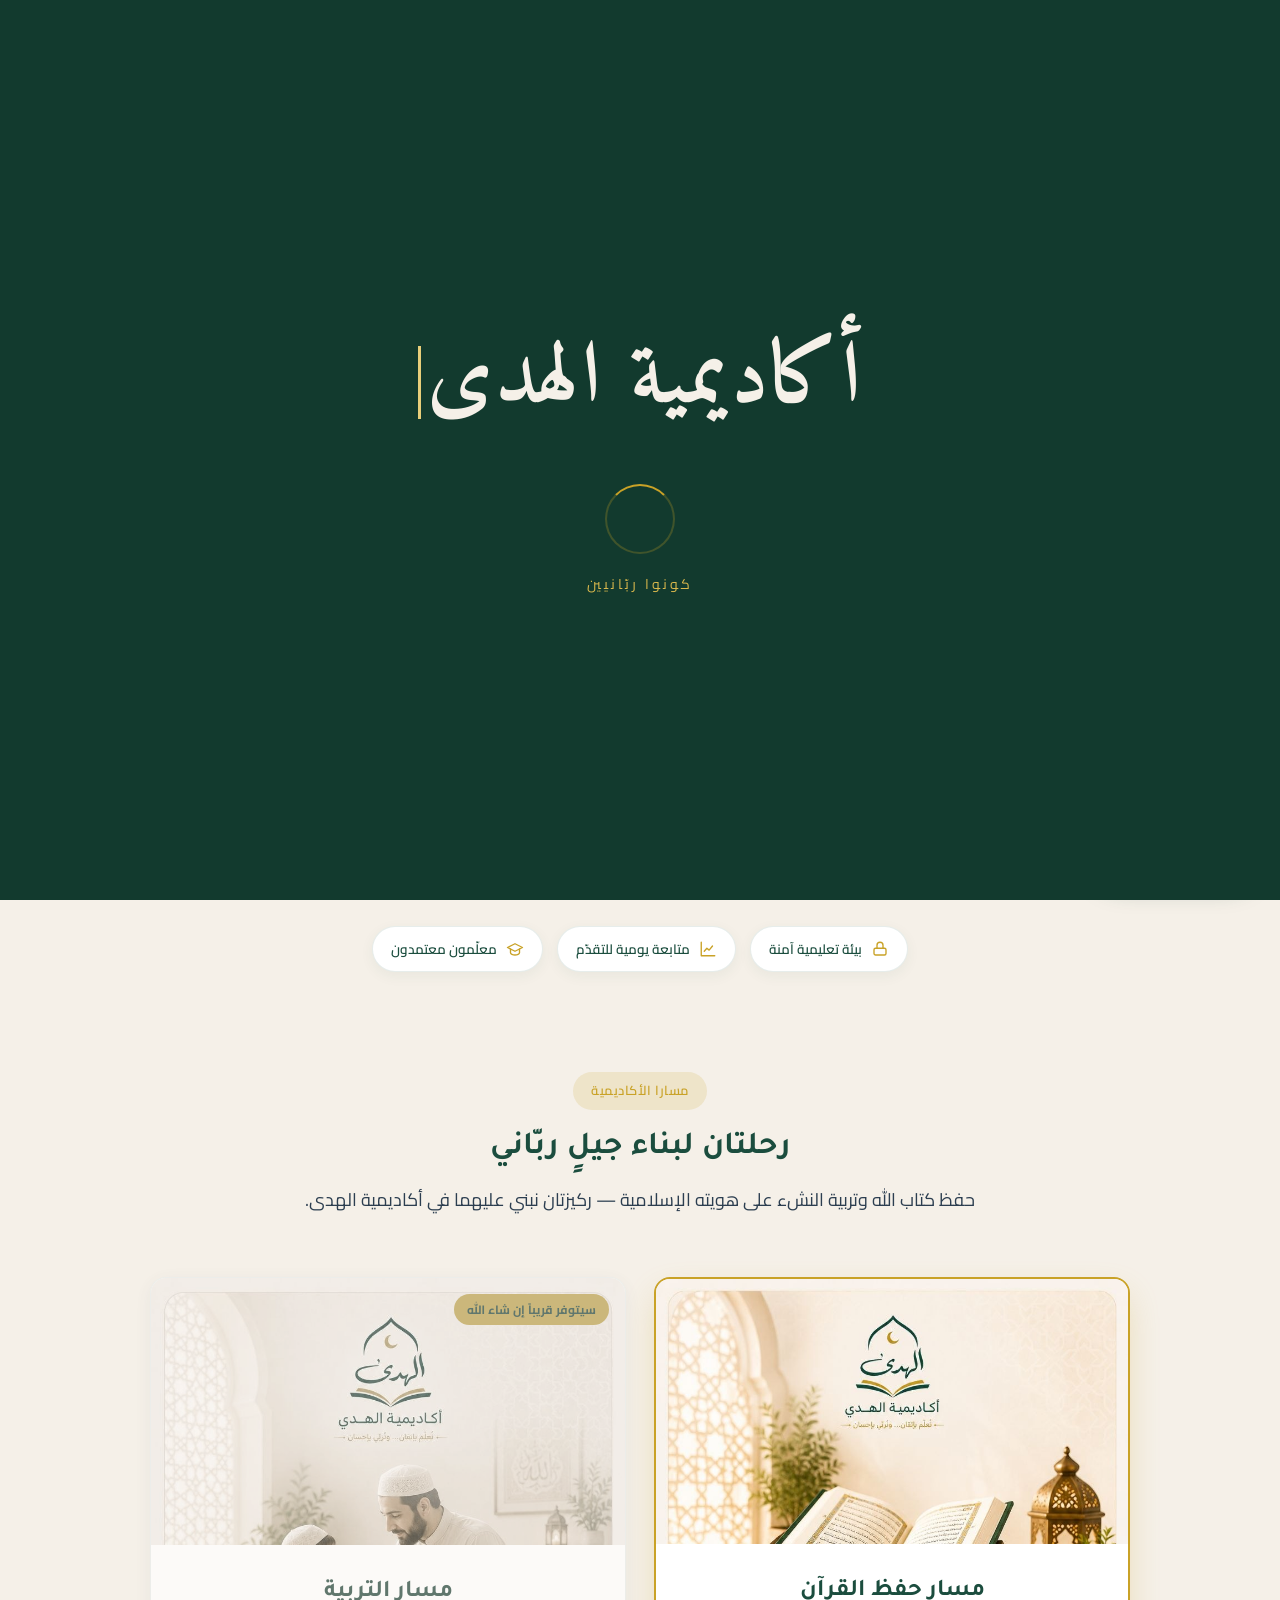
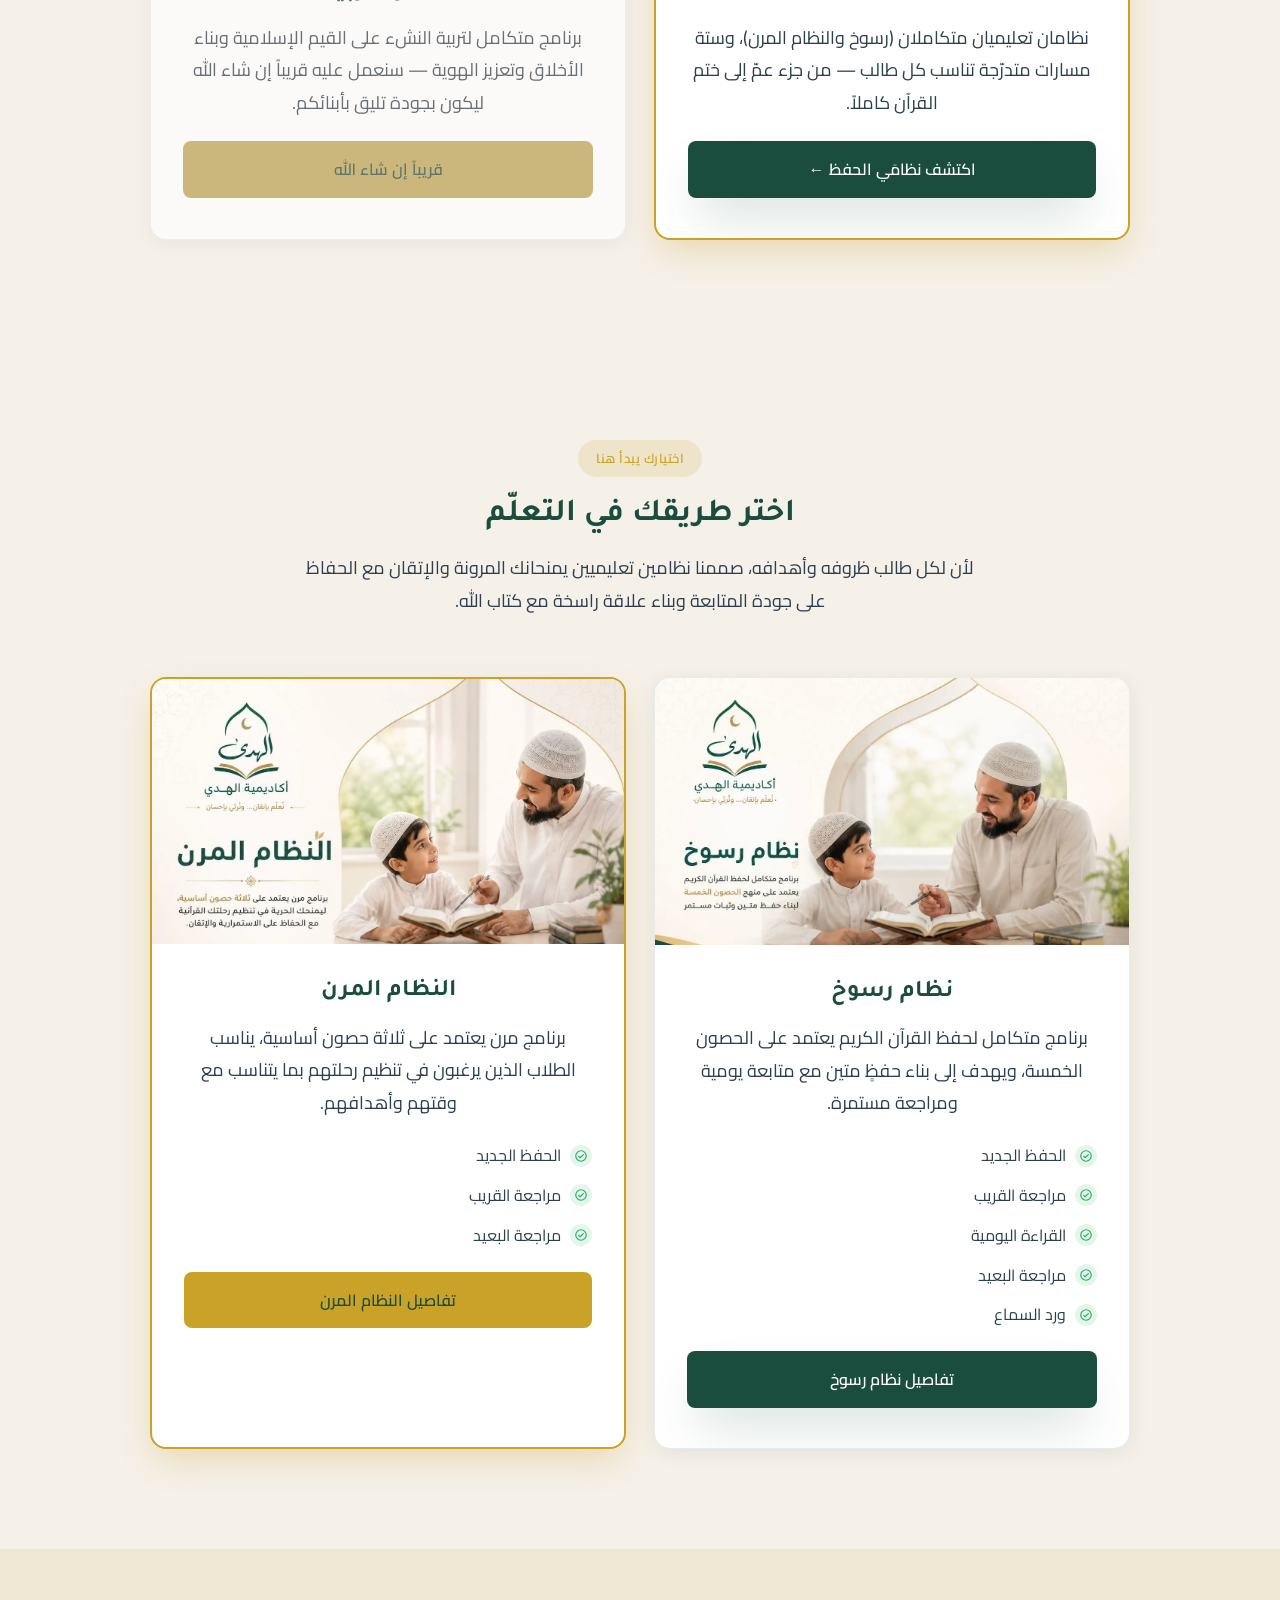
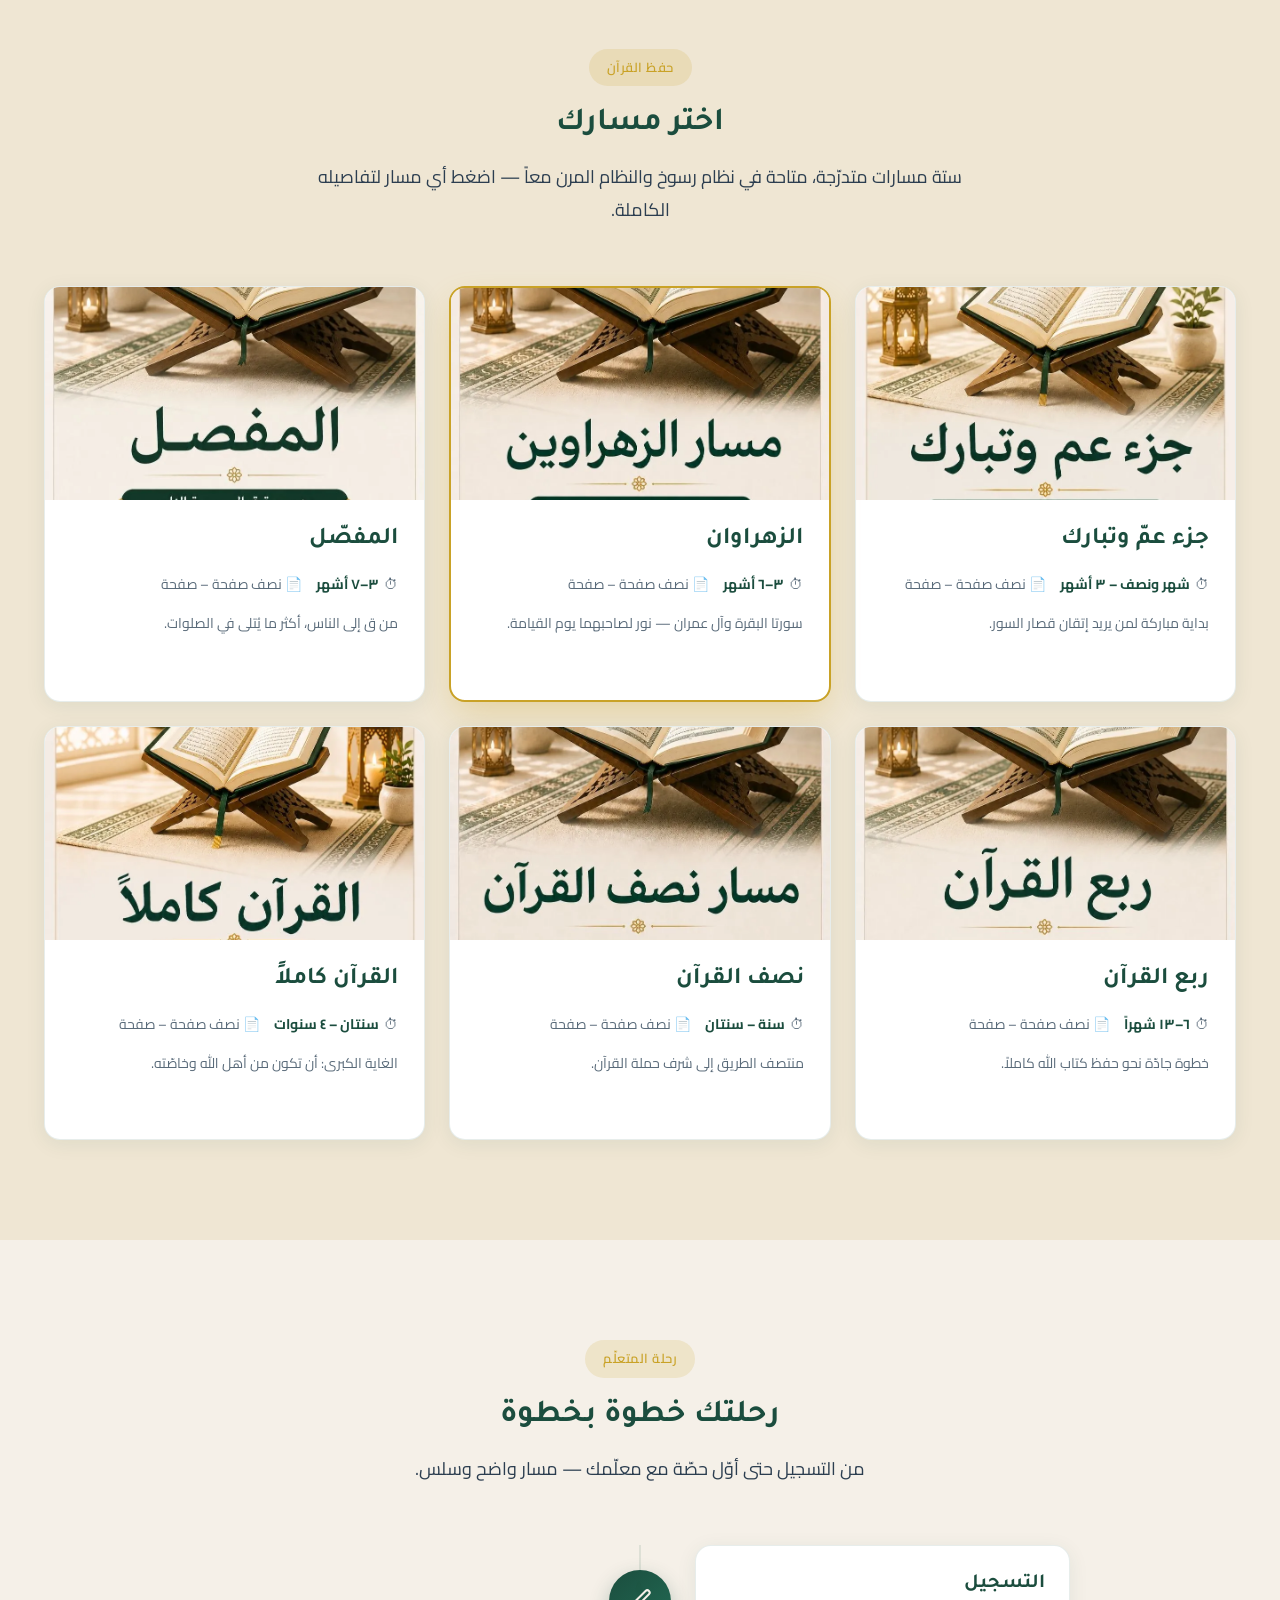
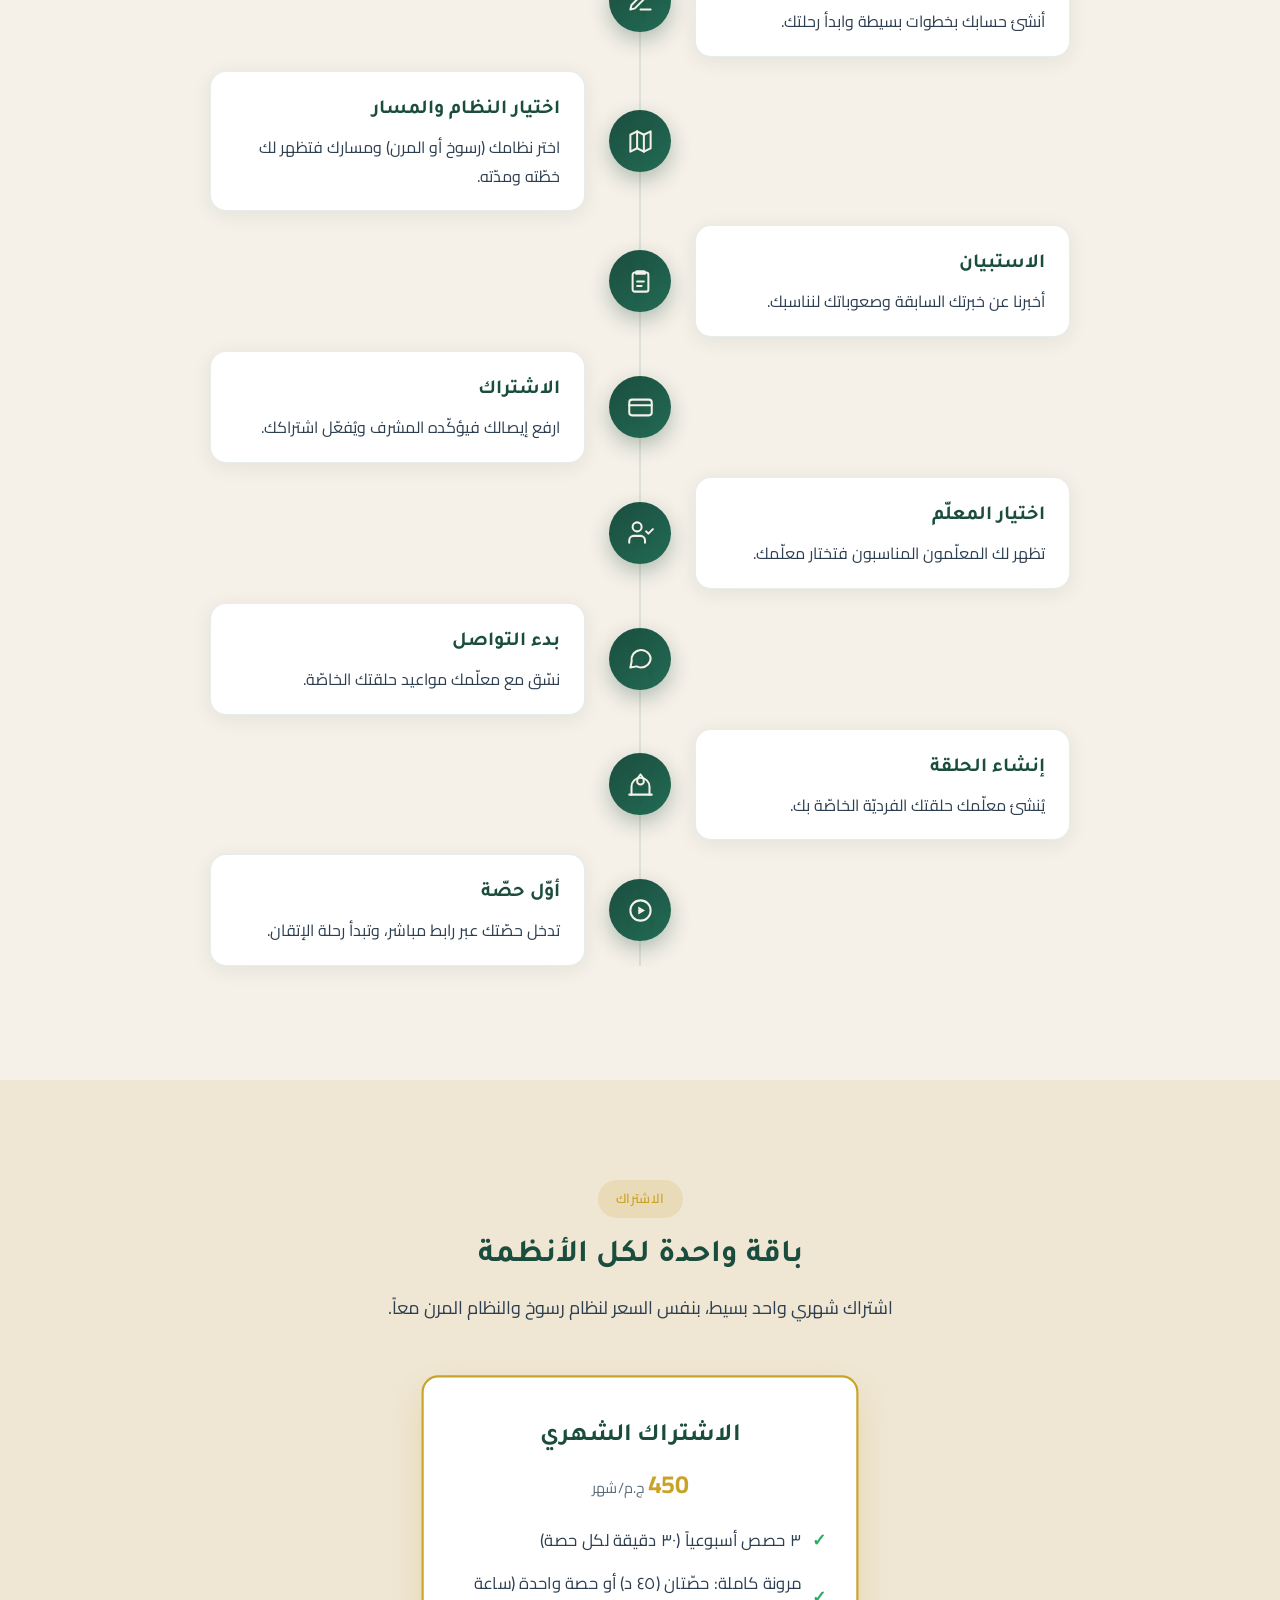
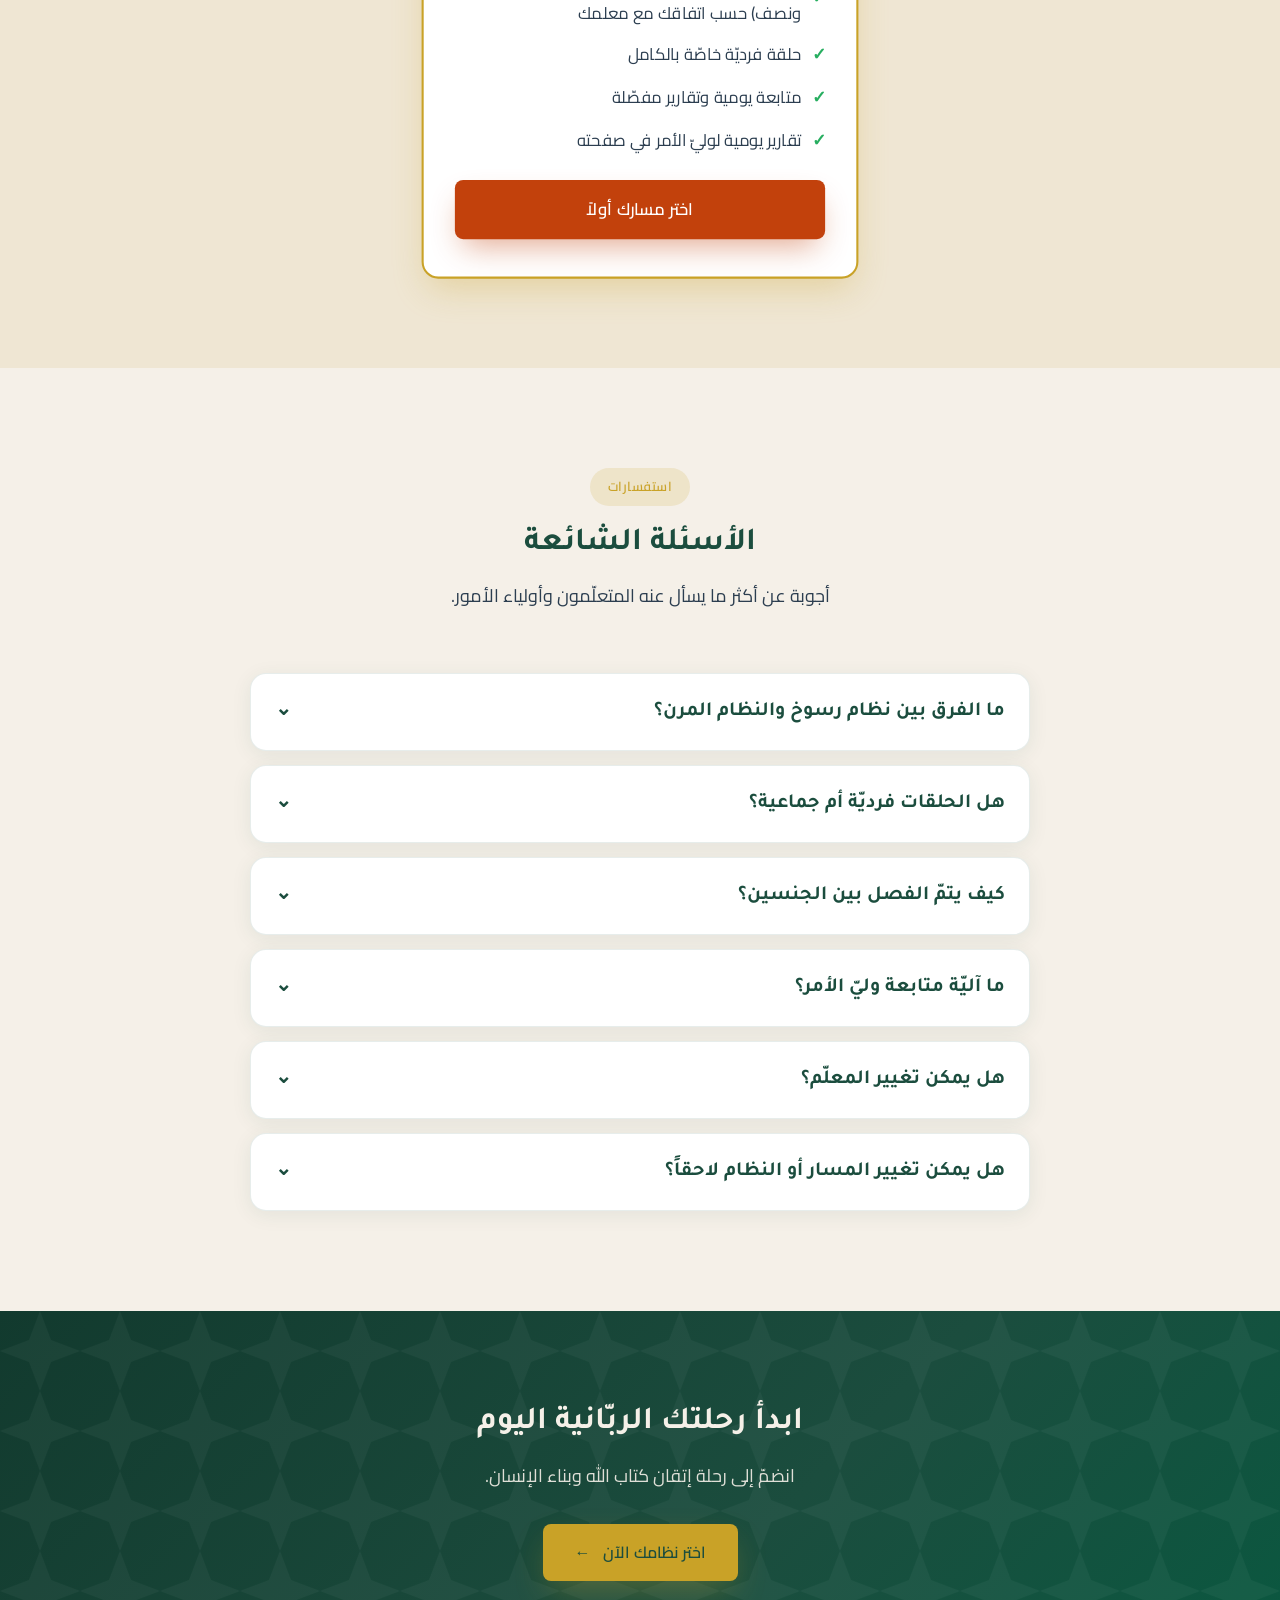
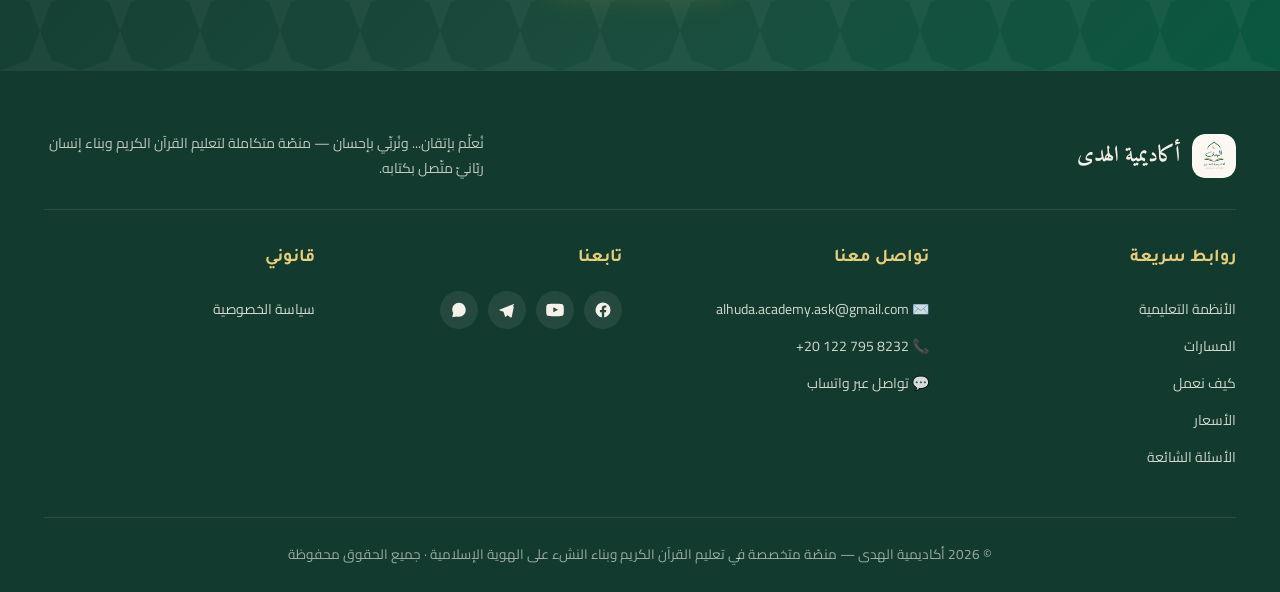
==== commit 0cacfee0: "توحيد نظام التسعير: باقة واحدة بسعر ثابت حسب دولة الزائر - إزالة نظام الباقات الثلاث (٤/٨/١٢ حصة) وا" ====
--- a/landing.html
+++ b/landing.html
@@ -221,76 +221,25 @@
   <div class="wrap">
     <div class="sec-head reveal">
       <div class="tag">الاشتراك</div>
-      <h2>باقات نظام رسوخ</h2>
-      <p>ثلاث باقات شهرية مرنة حسب عدد الحصص أسبوعياً. لباقات النظام المرن راجع <a href="system-flexible.html" style="color:var(--emerald);font-weight:700">صفحته الكاملة</a>.</p>
-    </div>
-    <div class="pricing-grid">
-      <div class="price-card reveal">
-        <div class="pc-name">4 حصص شهرياً</div>
-        <div class="pc-price"><span class="amt" data-egp="450" data-m="450" data-y="4320">450</span><small class="cur-label"> ج.م/شهر</small></div>
+      <h2>باقة واحدة لكل الأنظمة</h2>
+      <p>اشتراك شهري واحد بسيط، بنفس السعر لنظام رسوخ والنظام المرن معاً.</p>
+    </div>
+    <div class="pricing-grid" style="grid-template-columns:1fr;max-width:420px;margin:0 auto">
+      <div class="price-card pop reveal">
+        <div class="pc-name">الاشتراك الشهري</div>
+        <div class="pc-price"><span class="amt" data-egp="450" data-sar="105" data-usd="30">450</span><small class="cur-label"> ج.م/شهر</small></div>
         <ul class="pc-feats">
-          <li><span class="ck">✓</span> حصة واحدة أسبوعياً</li>
-          <li><span class="ck">✓</span> حلقة فرديّة خاصّة (30 دقيقة)</li>
+          <li><span class="ck">✓</span> ٣ حصص أسبوعياً (٣٠ دقيقة لكل حصة)</li>
+          <li><span class="ck">✓</span> مرونة كاملة: حصّتان (٤٥ د) أو حصة واحدة (ساعة ونصف) حسب اتفاقك مع معلمك</li>
+          <li><span class="ck">✓</span> حلقة فرديّة خاصّة بالكامل</li>
           <li><span class="ck">✓</span> متابعة يومية وتقارير مفصّلة</li>
           <li><span class="ck">✓</span> تقارير يومية لوليّ الأمر في صفحته</li>
         </ul>
         <a class="btn-primary" href="#paths">اختر مسارك أولاً</a>
       </div>
-      <div class="price-card pop reveal">
-        
-        <div class="pc-name">8 حصص شهرياً</div>
-        <div class="pc-price"><span class="amt" data-egp="700" data-m="700" data-y="6720">700</span><small class="cur-label"> ج.م/شهر</small></div>
-        <ul class="pc-feats">
-          <li><span class="ck">✓</span> حصّتان أسبوعياً</li>
-          <li><span class="ck">✓</span> حلقة فرديّة خاصّة (30 دقيقة)</li>
-          <li><span class="ck">✓</span> متابعة يومية وتقارير مفصّلة</li>
-          <li><span class="ck">✓</span> تقارير يومية لوليّ الأمر في صفحته</li>
-        </ul>
-        <a class="btn-primary" href="#paths">اختر مسارك أولاً</a>
-      </div>
-      <div class="price-card reveal">
-        <div class="pc-name">12 حصة شهرياً</div>
-        <div class="pc-price"><span class="amt" data-egp="850" data-m="850" data-y="8160">850</span><small class="cur-label"> ج.م/شهر</small></div>
-        <ul class="pc-feats">
-          <li><span class="ck">✓</span> ثلاث حصص أسبوعياً</li>
-          <li><span class="ck">✓</span> حلقة فرديّة خاصّة (30 دقيقة)</li>
-          <li><span class="ck">✓</span> متابعة يومية وتقارير مفصّلة</li>
-          <li><span class="ck">✓</span> تقارير يومية لوليّ الأمر في صفحته</li>
-        </ul>
-        <a class="btn-primary" href="#paths">اختر مسارك أولاً</a>
-      </div>
-    </div>
-    <div style="text-align:center;margin-top:36px">
-      <button class="btn-ghost" type="button" onclick="openCompare()">⇄ قارن الباقات</button>
-    </div>
-  </div>
-</section>
-
-<!-- ═══════════ Modal مقارنة الباقات ═══════════ -->
-<div class="compare-modal" id="compareModal" role="dialog" aria-modal="true" aria-labelledby="compareTitle">
-  <div class="compare-box">
-    <div class="compare-head">
-      <h3 id="compareTitle">قارن باقات نظام رسوخ</h3>
-      <button onclick="closeCompare()" aria-label="إغلاق المقارنة">×</button>
-    </div>
-    <div class="compare-scroll">
-      <table class="compare-table">
-        <thead>
-          <tr><th></th><th>4 حصص شهرياً</th><th class="hi">8 حصص شهرياً</th><th>12 حصة شهرياً</th></tr>
-        </thead>
-        <tbody>
-          <tr><td>الحصص أسبوعياً</td><td>حصة واحدة</td><td class="hi">حصّتان</td><td>ثلاث حصص</td></tr>
-          <tr><td>مدة الحصة</td><td>30 دقيقة</td><td class="hi">30 دقيقة</td><td>30 دقيقة</td></tr>
-          <tr><td>نوع الحلقة</td><td>فرديّة خاصّة</td><td class="hi">فرديّة خاصّة</td><td>فرديّة خاصّة</td></tr>
-          <tr><td>المتابعة والتقارير</td><td>يومية مفصّلة</td><td class="hi">يومية مفصّلة</td><td>يومية مفصّلة</td></tr>
-          <tr><td>واجبات ووِرد سماع</td><td>✓</td><td class="hi">✓</td><td>✓</td></tr>
-          <tr><td>السعر الشهري</td><td data-price-wrap><b><span class="amt" data-egp="450">450</span> <span class="cur-label">ج.م</span></b></td><td class="hi" data-price-wrap><b><span class="amt" data-egp="700">700</span> <span class="cur-label">ج.م</span></b></td><td data-price-wrap><b><span class="amt" data-egp="850">850</span> <span class="cur-label">ج.م</span></b></td></tr>
-        </tbody>
-      </table>
-    </div>
-    <p class="compare-note">لباقات النظام المرن راجع <a href="system-flexible.html">صفحته الكاملة</a>.</p>
-  </div>
-</div>
+    </div>
+  </div>
+</section>
 
 <!-- ═══════════ الأسئلة الشائعة ═══════════ -->
 <section class="sec" id="faq">
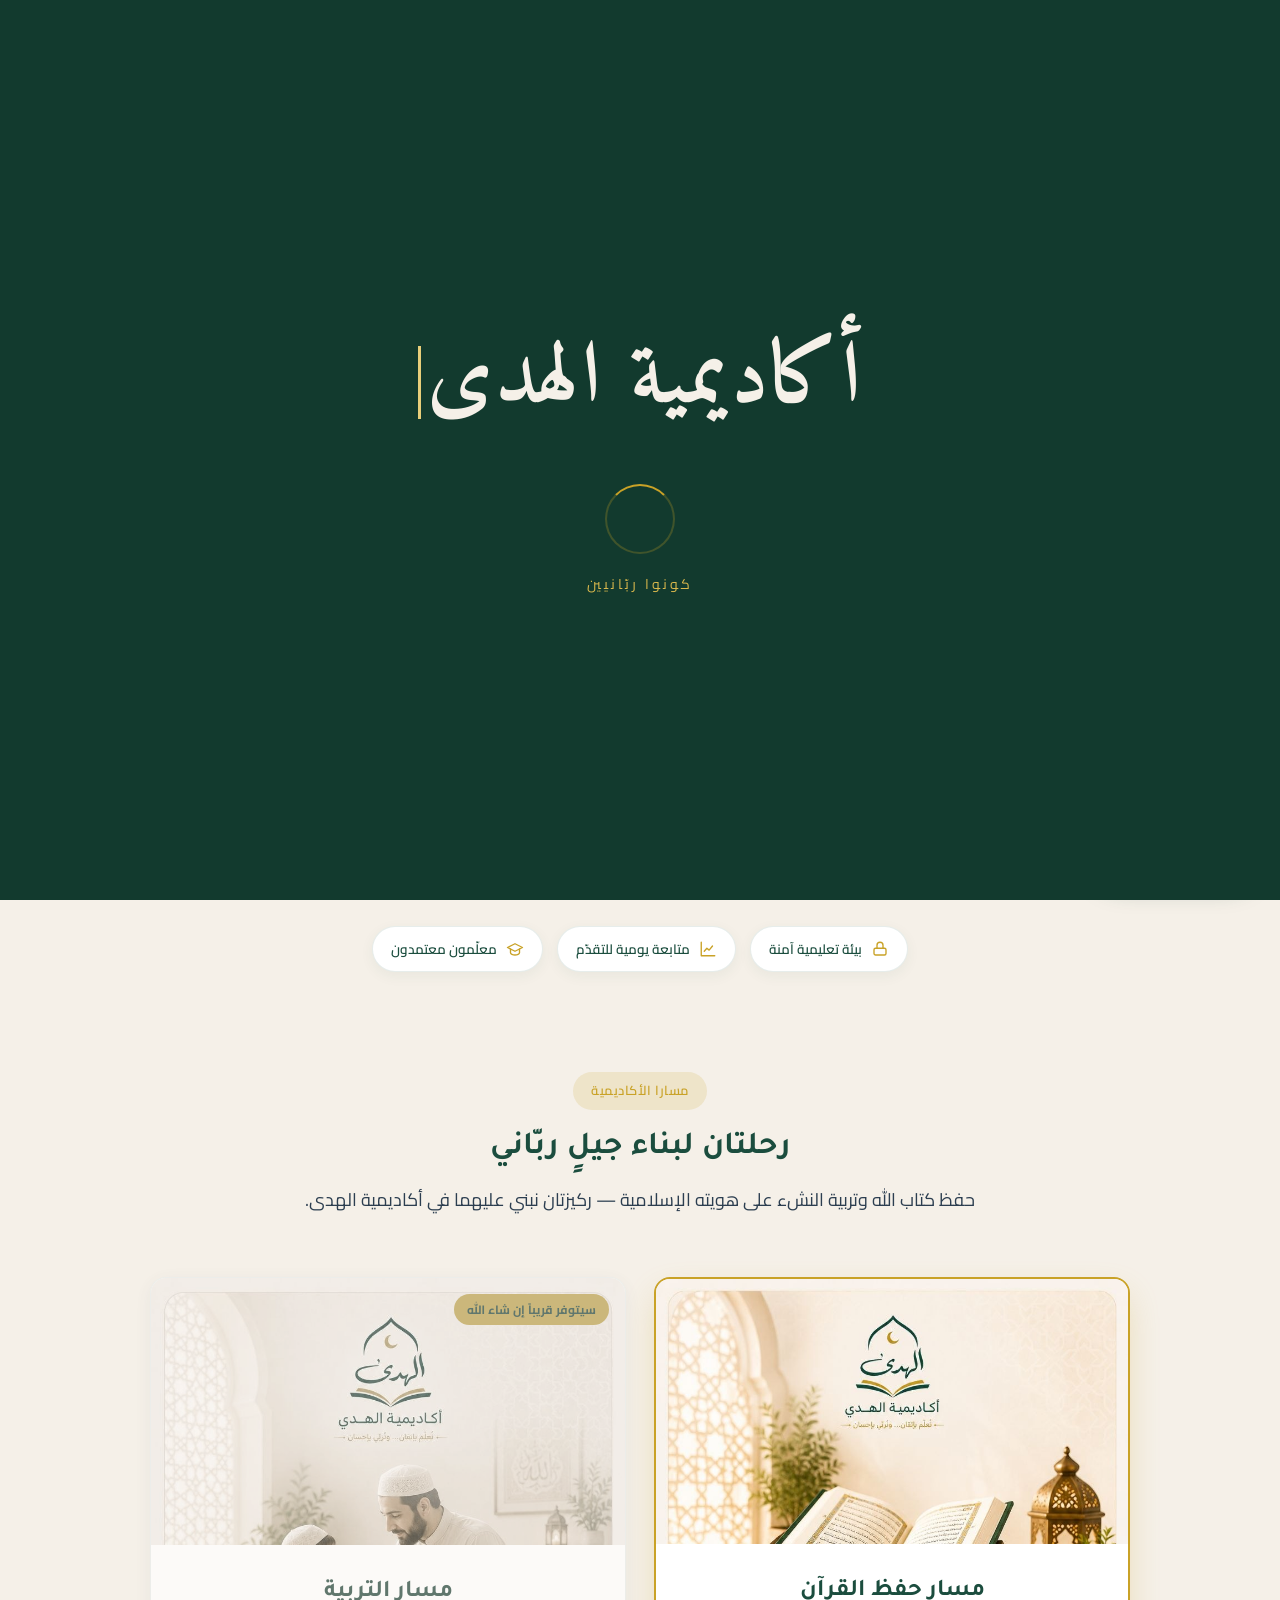
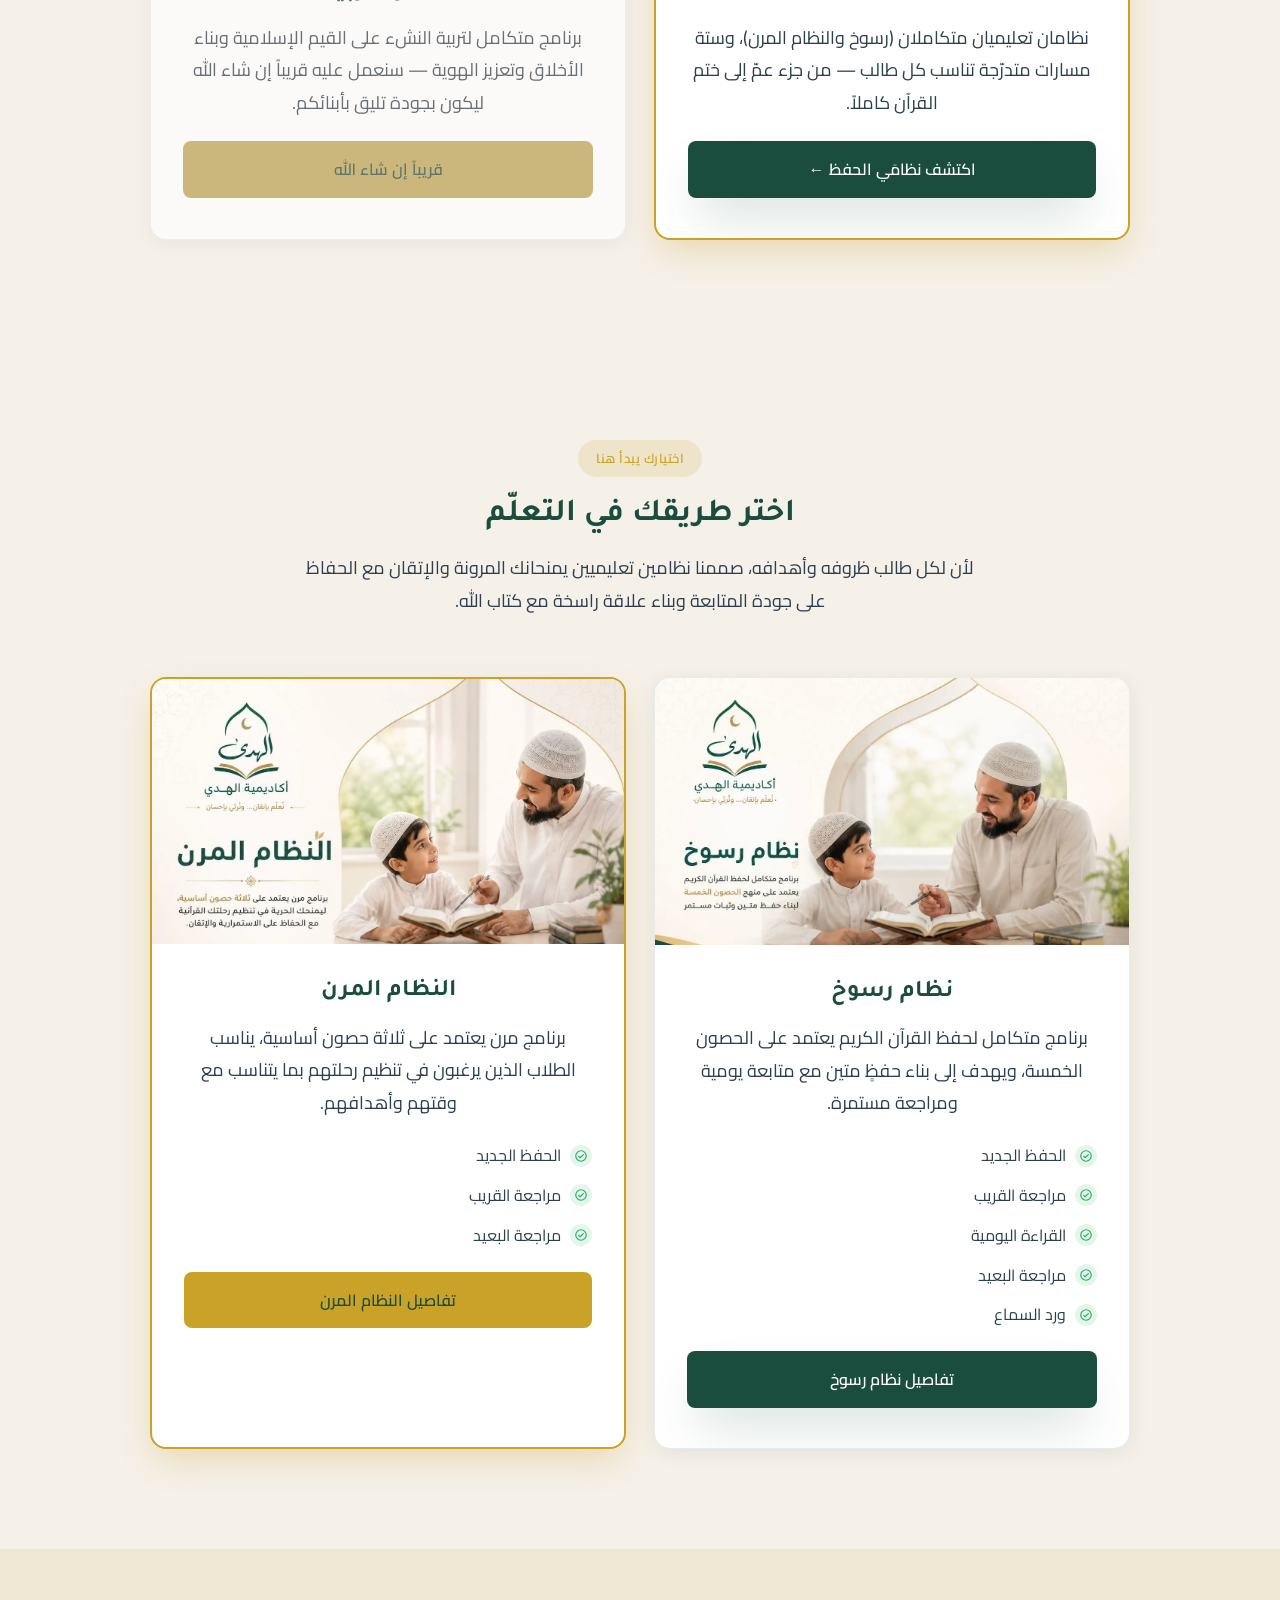
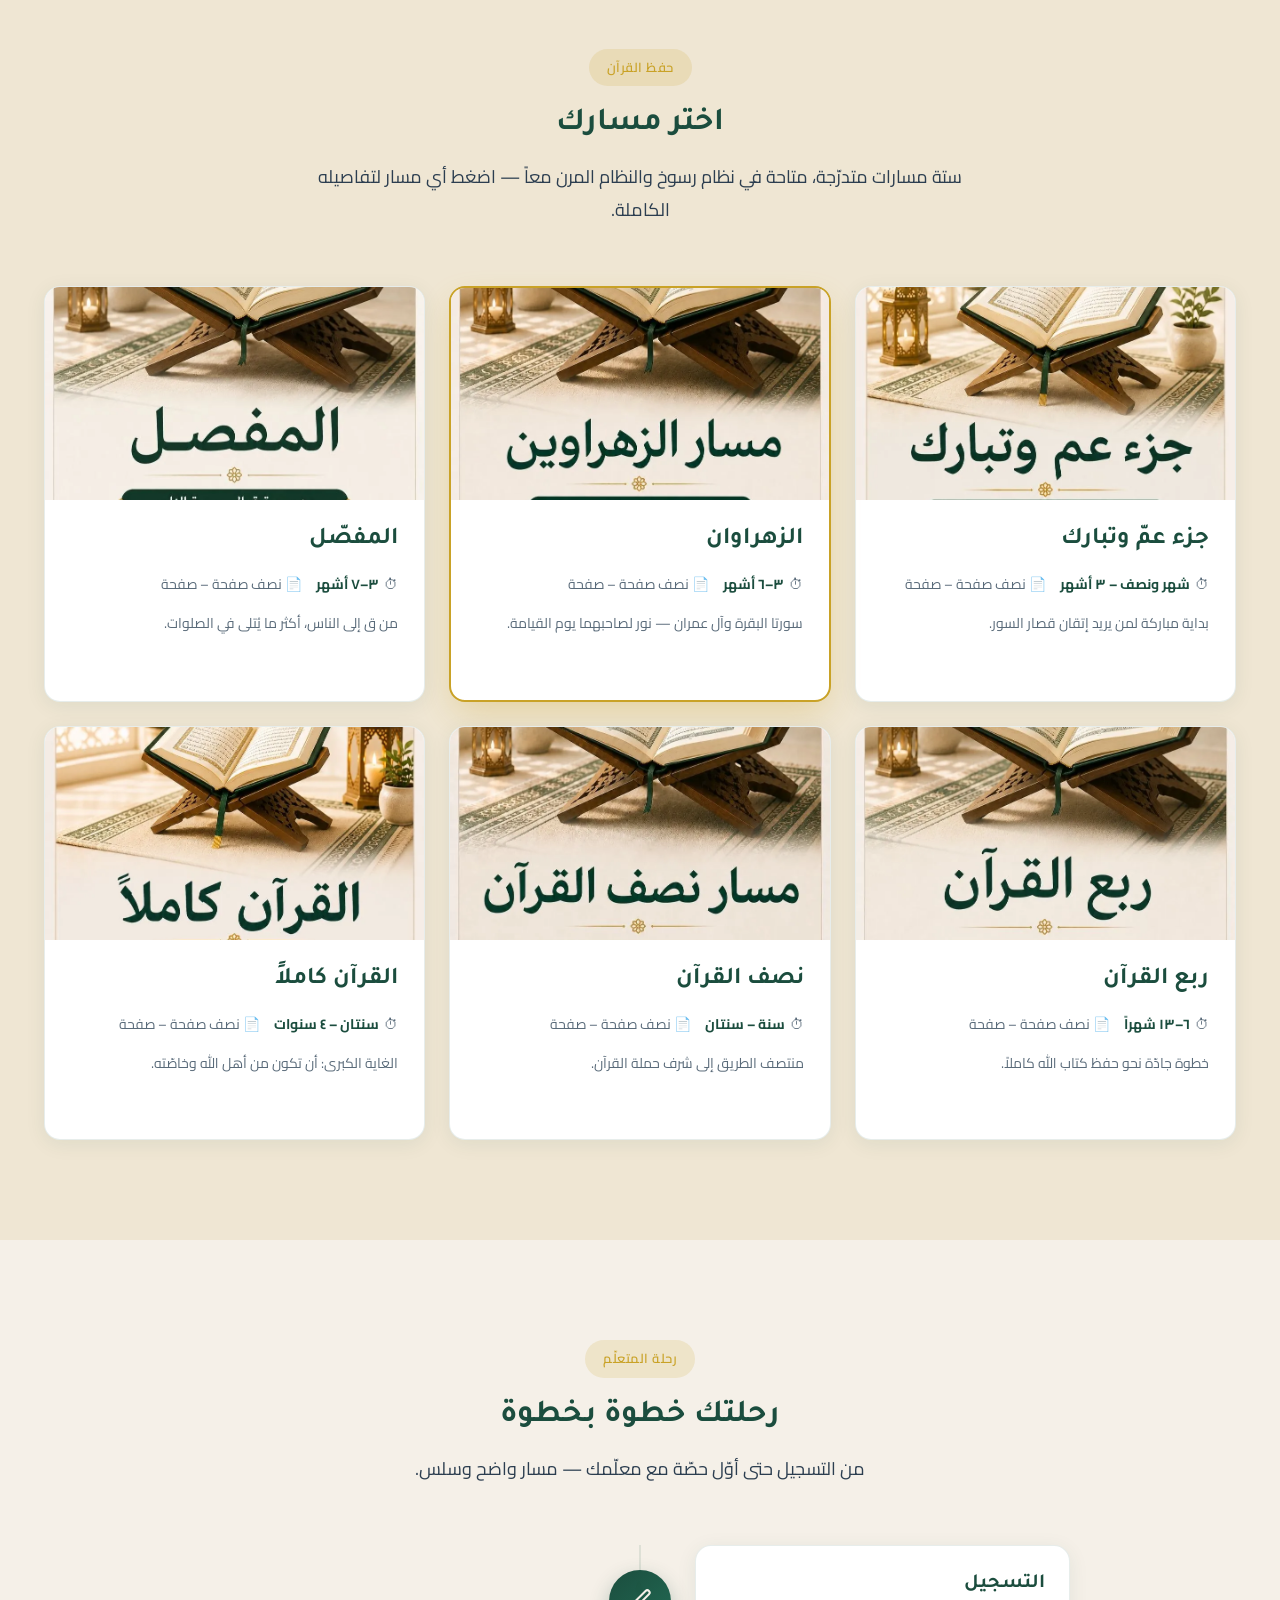
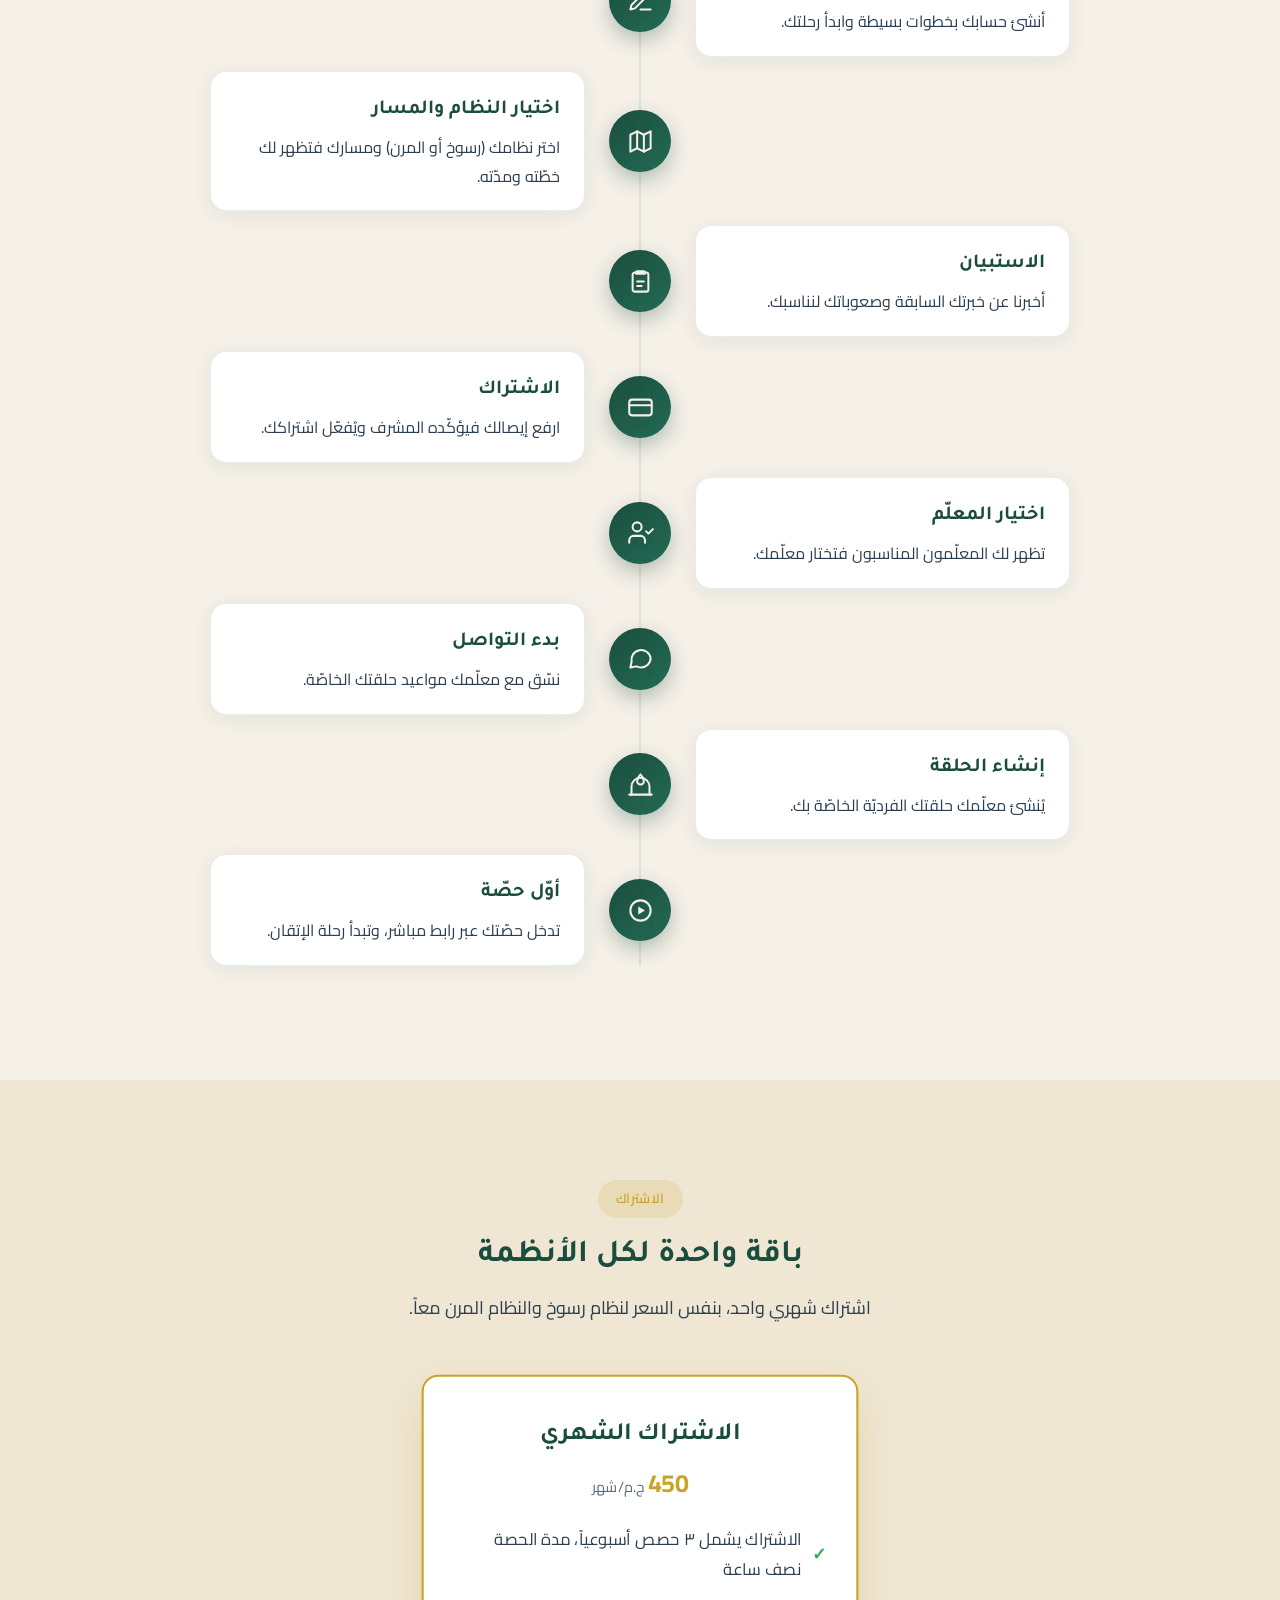
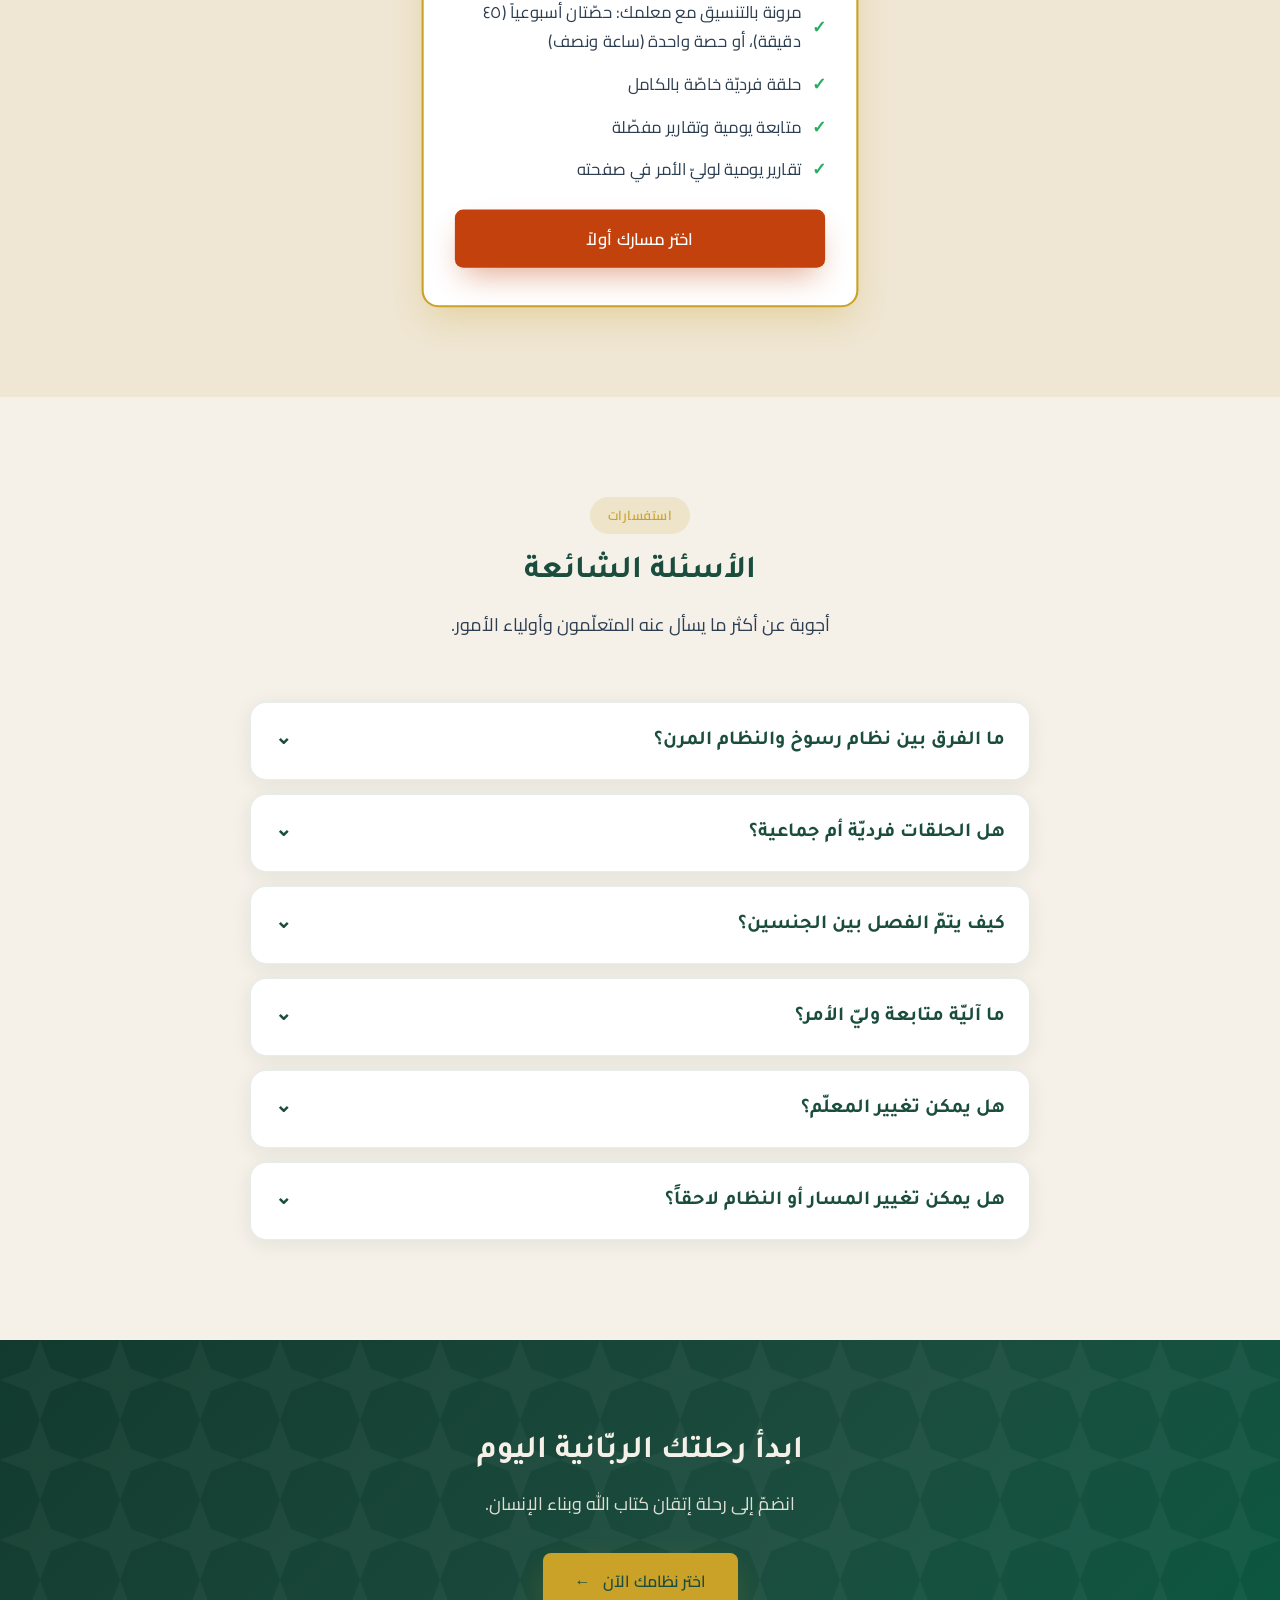
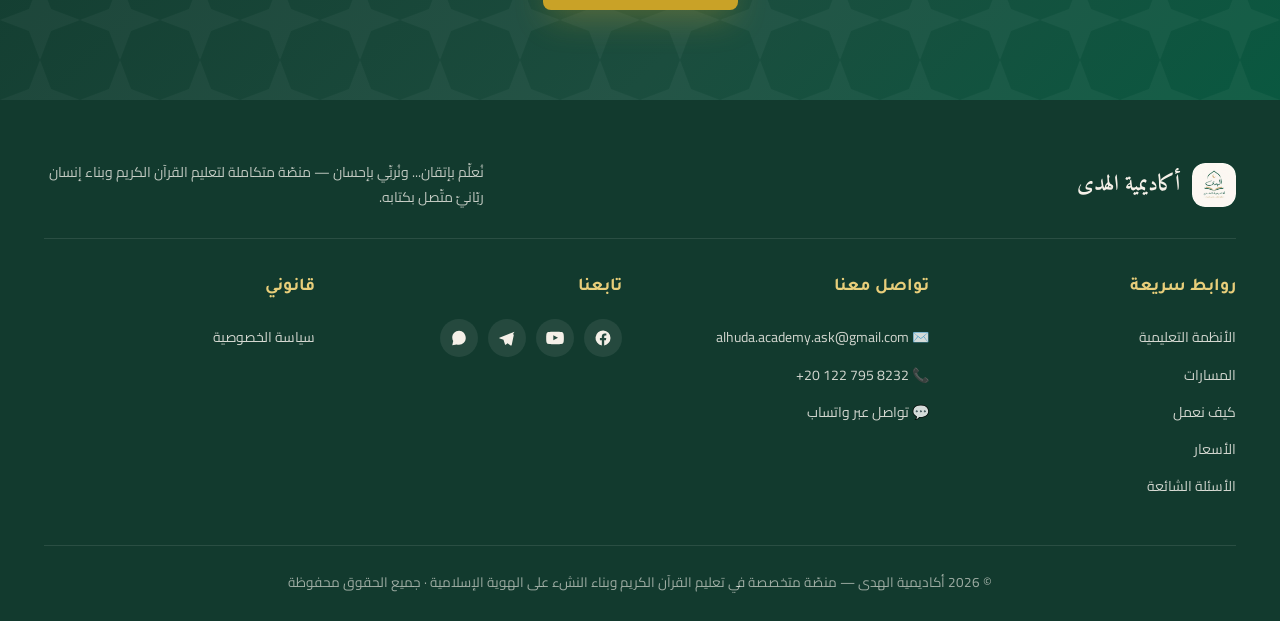
==== commit 93f69436: "توحيد باقة صفحات المسارات + تحسين صياغة السعر + رد الشات بوت بعملة الزائر فقط - إصلاح صفحات المسارات" ====
--- a/landing.html
+++ b/landing.html
@@ -222,15 +222,15 @@
     <div class="sec-head reveal">
       <div class="tag">الاشتراك</div>
       <h2>باقة واحدة لكل الأنظمة</h2>
-      <p>اشتراك شهري واحد بسيط، بنفس السعر لنظام رسوخ والنظام المرن معاً.</p>
+      <p>اشتراك شهري واحد، بنفس السعر لنظام رسوخ والنظام المرن معاً.</p>
     </div>
     <div class="pricing-grid" style="grid-template-columns:1fr;max-width:420px;margin:0 auto">
       <div class="price-card pop reveal">
         <div class="pc-name">الاشتراك الشهري</div>
         <div class="pc-price"><span class="amt" data-egp="450" data-sar="105" data-usd="30">450</span><small class="cur-label"> ج.م/شهر</small></div>
         <ul class="pc-feats">
-          <li><span class="ck">✓</span> ٣ حصص أسبوعياً (٣٠ دقيقة لكل حصة)</li>
-          <li><span class="ck">✓</span> مرونة كاملة: حصّتان (٤٥ د) أو حصة واحدة (ساعة ونصف) حسب اتفاقك مع معلمك</li>
+          <li><span class="ck">✓</span> الاشتراك يشمل ٣ حصص أسبوعياً، مدة الحصة نصف ساعة</li>
+          <li><span class="ck">✓</span> مرونة بالتنسيق مع معلمك: حصّتان أسبوعياً (٤٥ دقيقة)، أو حصة واحدة (ساعة ونصف)</li>
           <li><span class="ck">✓</span> حلقة فرديّة خاصّة بالكامل</li>
           <li><span class="ck">✓</span> متابعة يومية وتقارير مفصّلة</li>
           <li><span class="ck">✓</span> تقارير يومية لوليّ الأمر في صفحته</li>
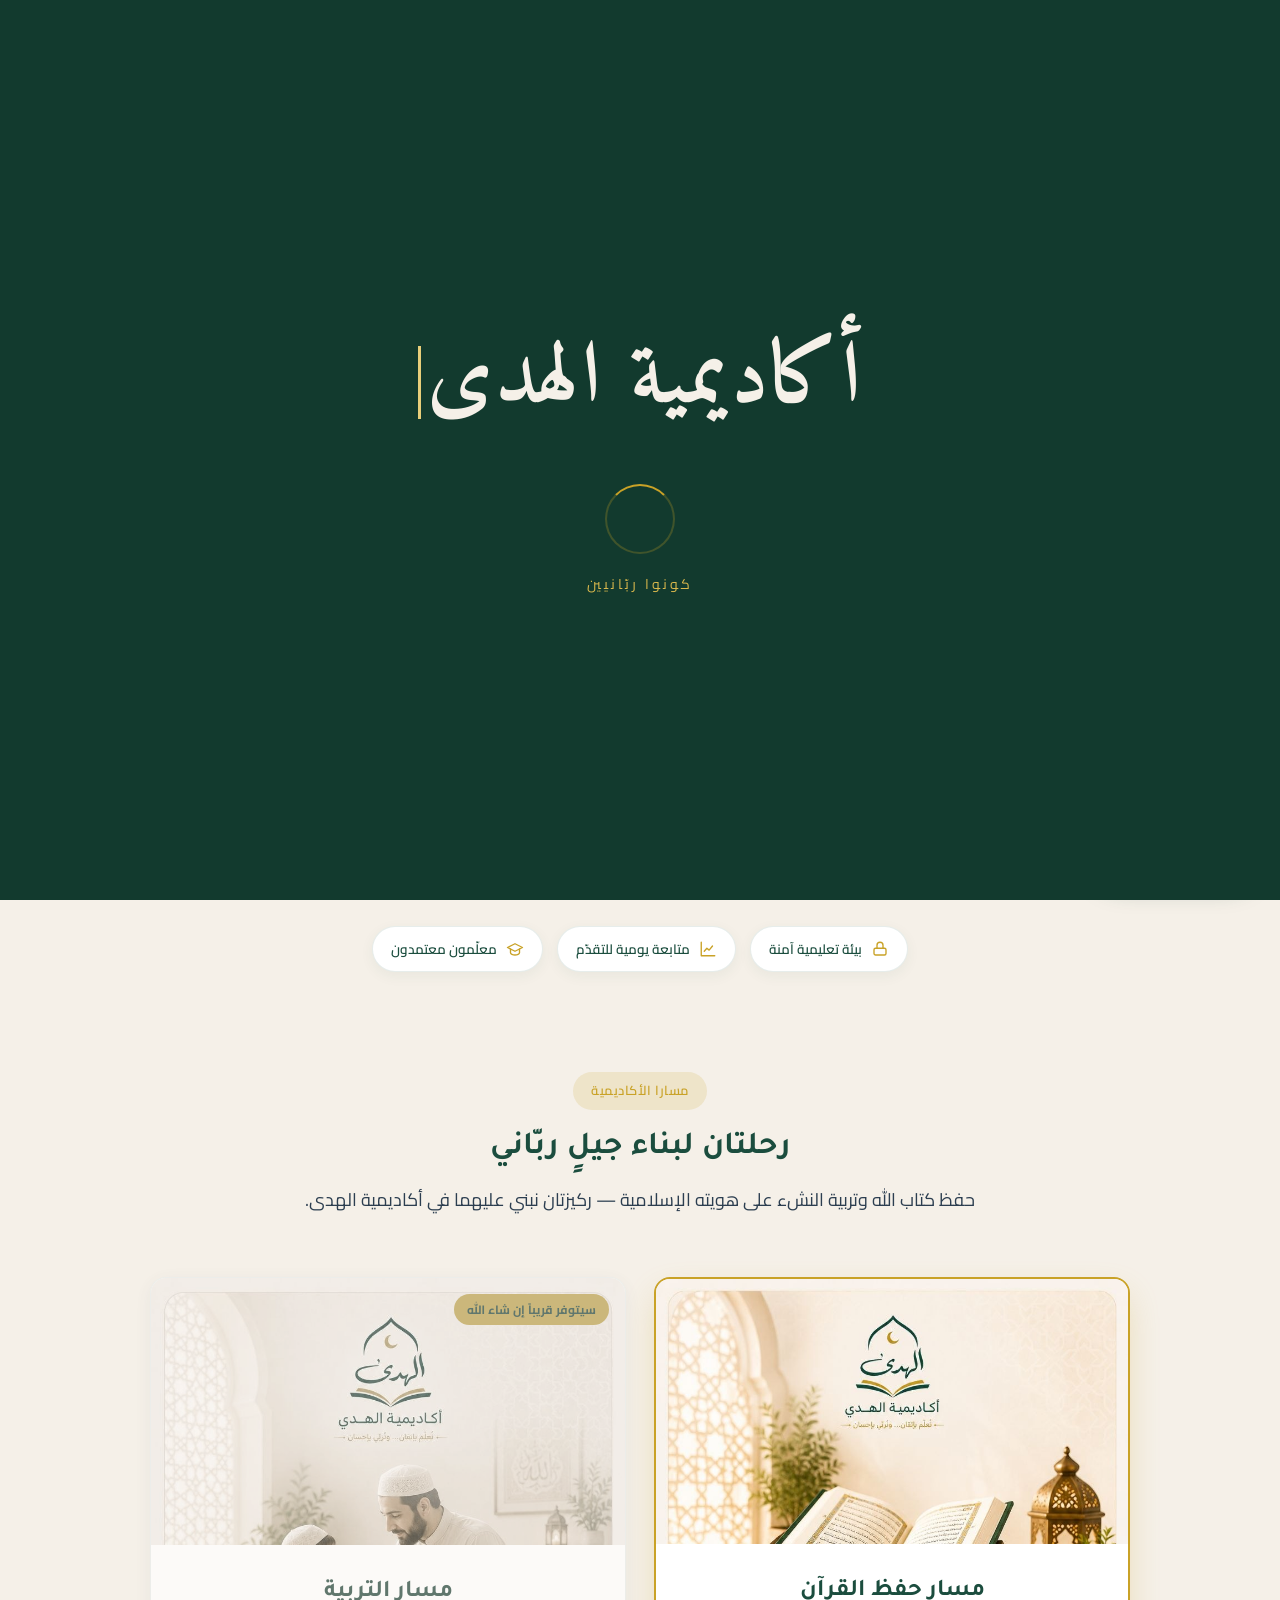
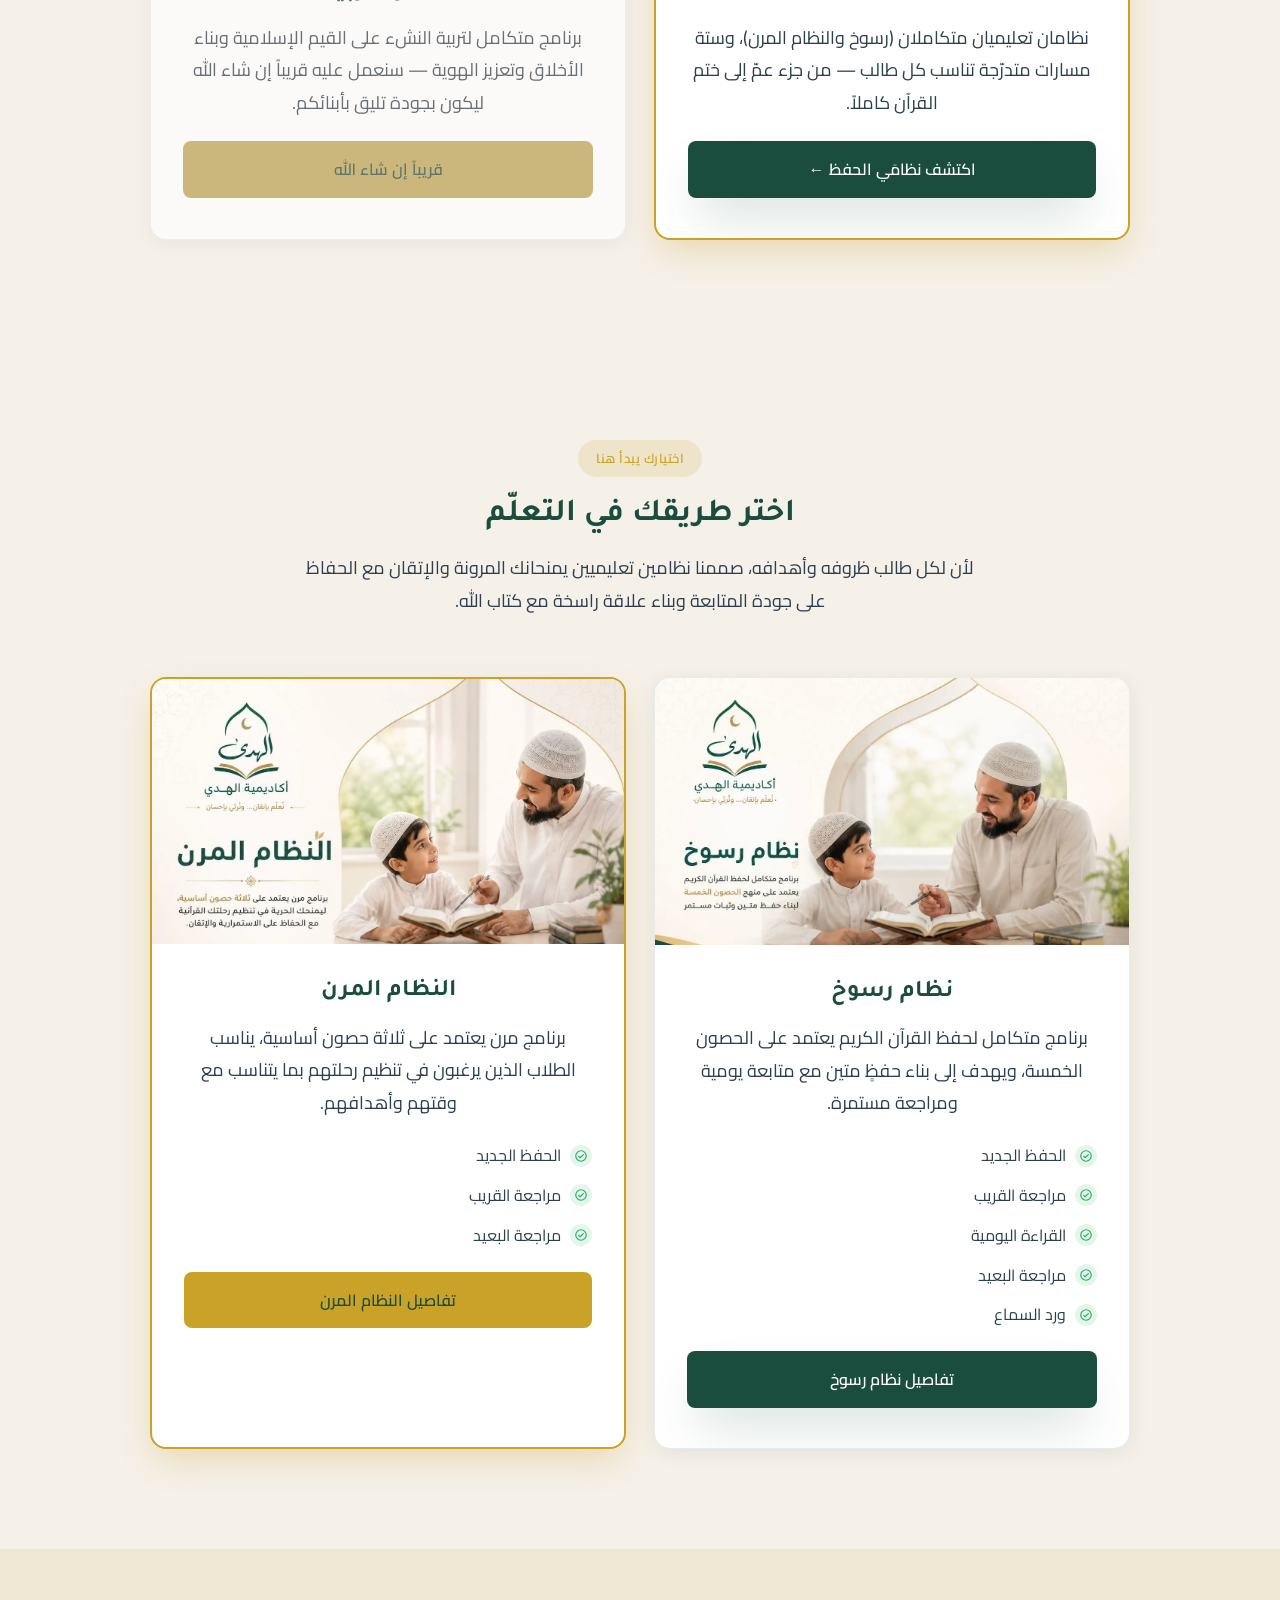
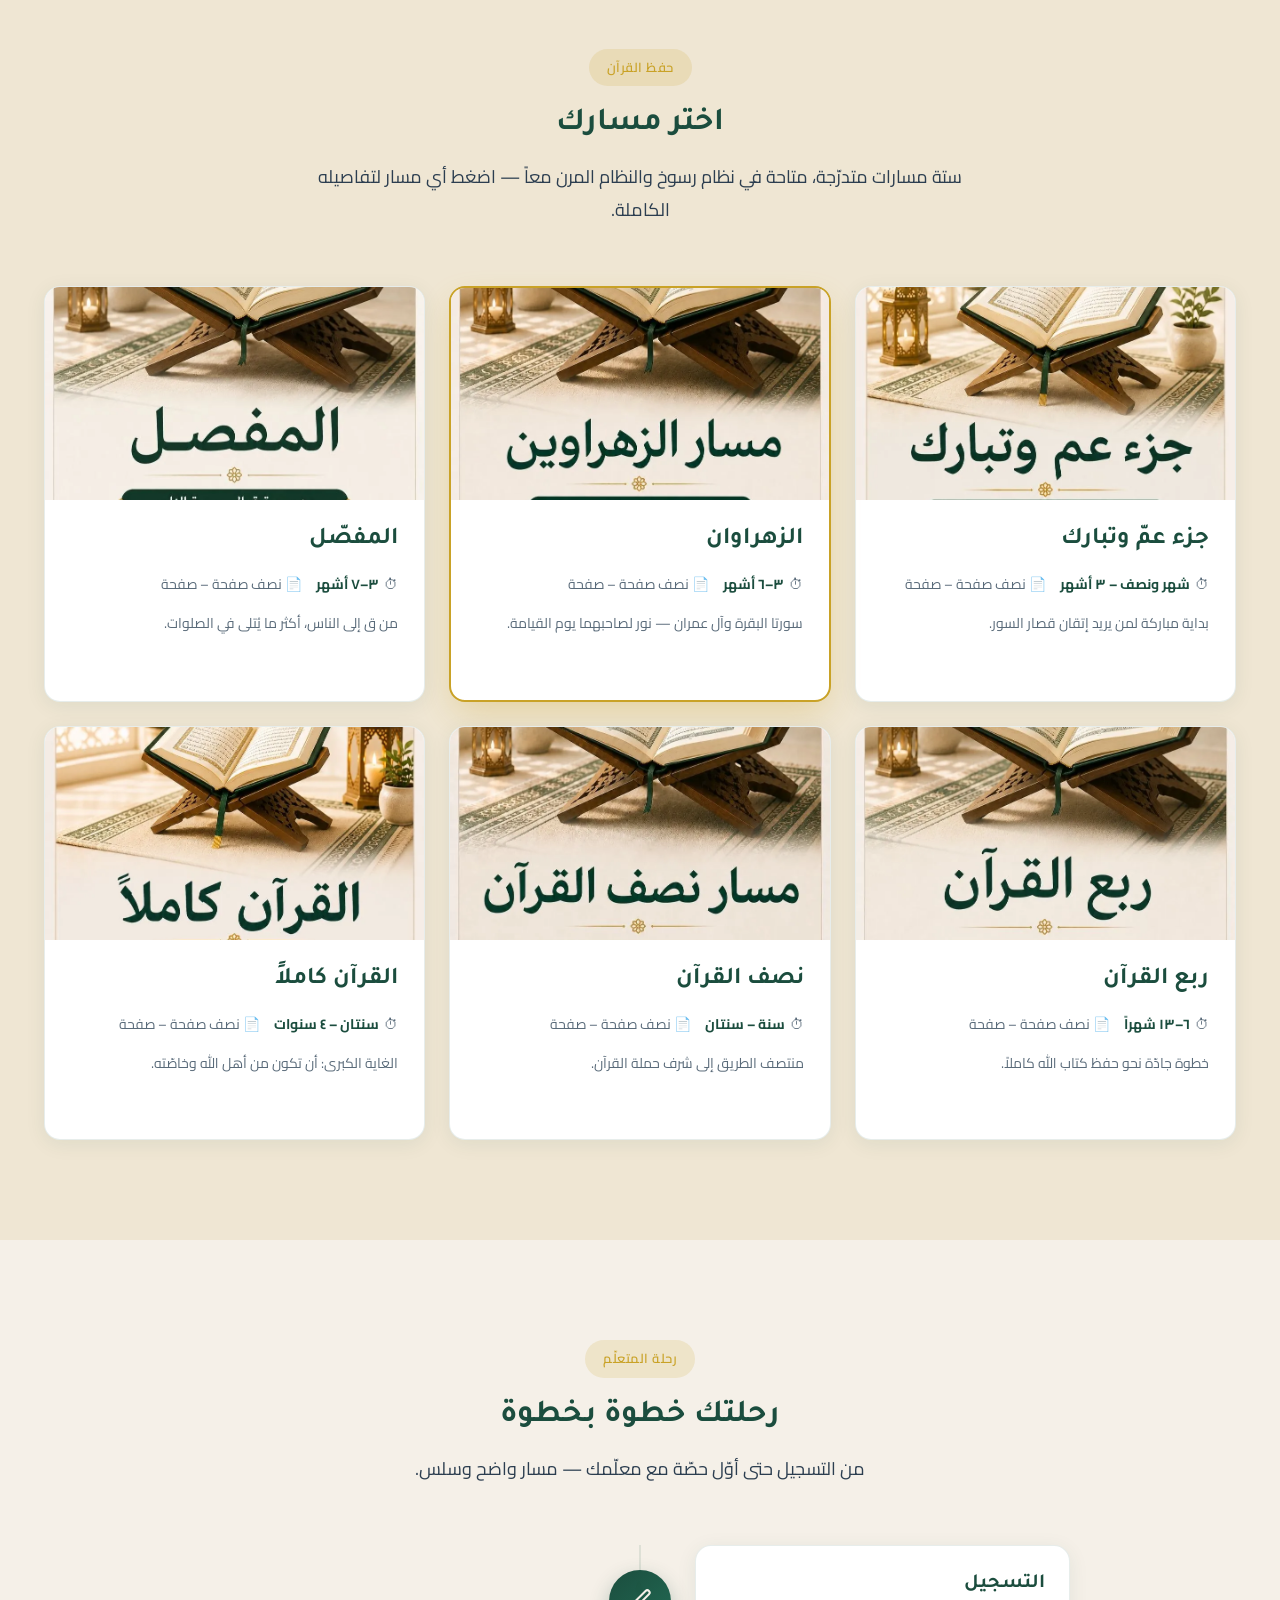
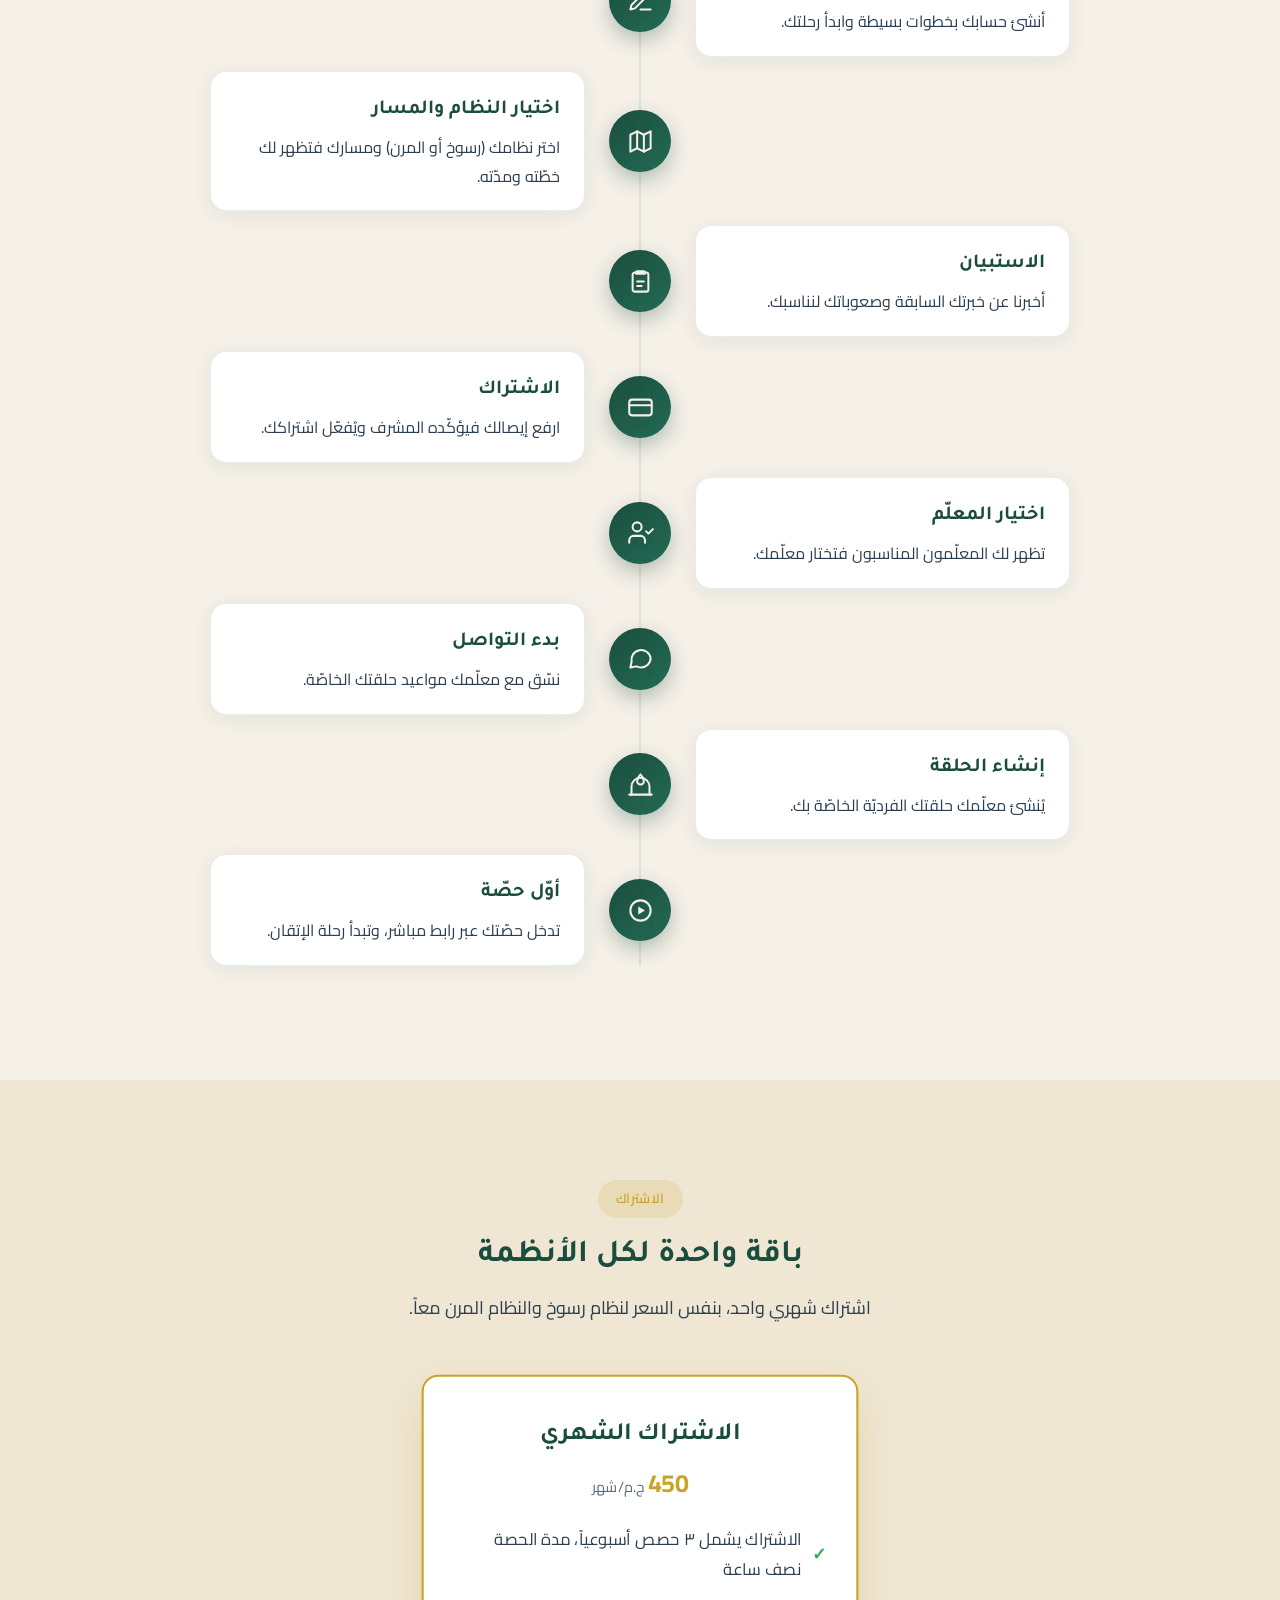
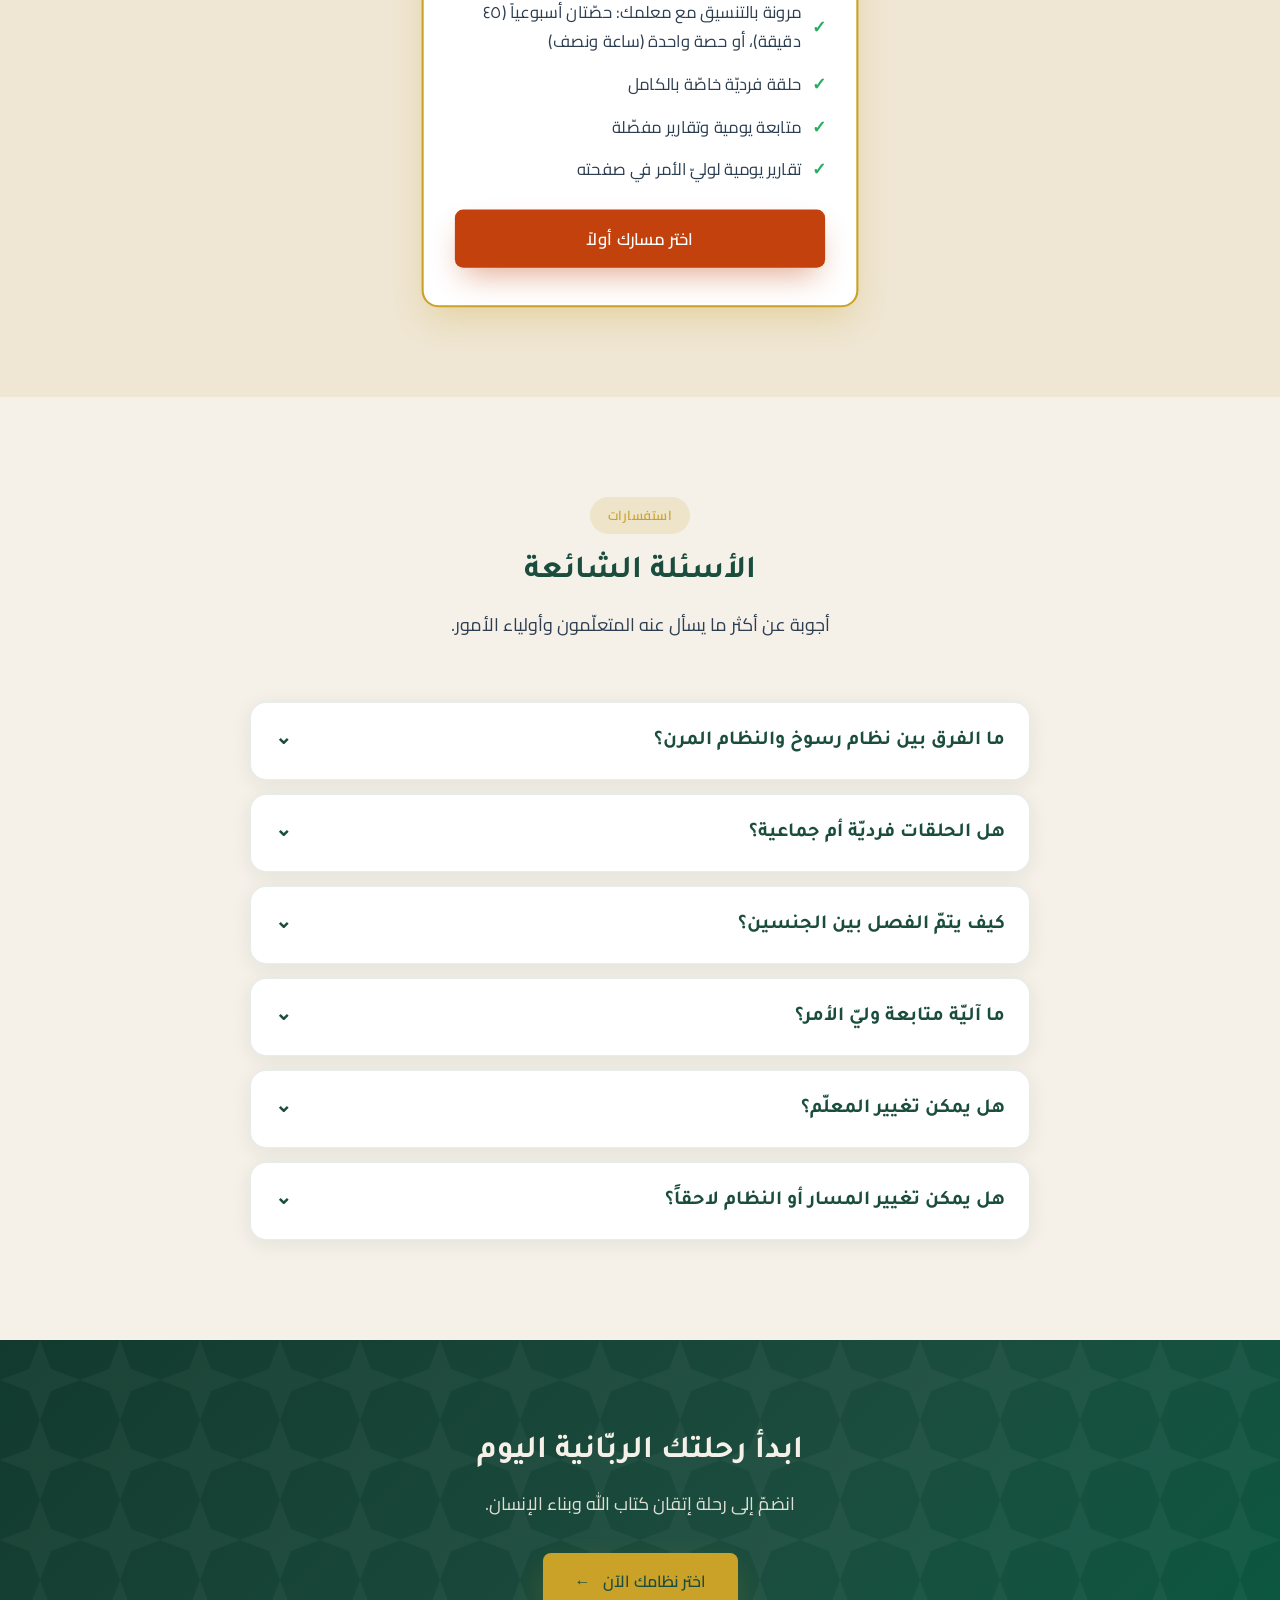
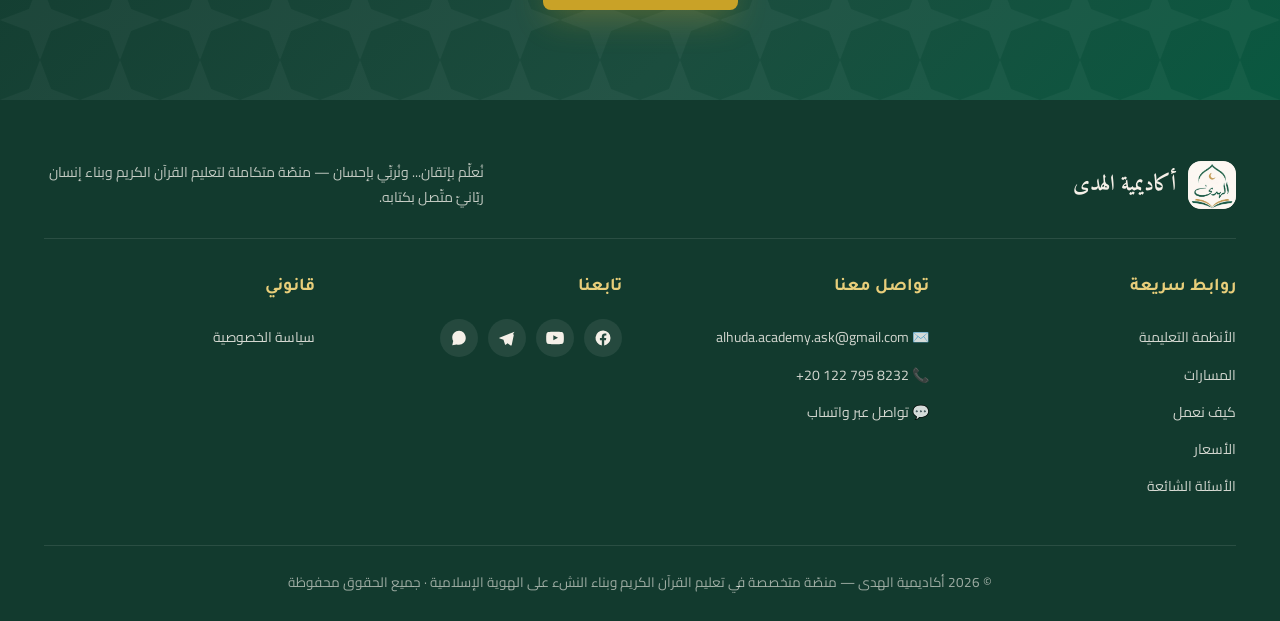
==== commit e2c579b8: "استبدال الشعار الرسمي في كل مكان + حفظ ترحيل قاعدة بيانات الدفع المستقبلية - توليد أيقونة مقصوصة بإح" ====
--- a/landing.html
+++ b/landing.html
@@ -35,7 +35,7 @@
 <nav class="nav" id="nav">
   <div class="wrap nav-in">
     <a class="brand" href="#top">
-      <div class="brand-mark"><img src="assets/logo.webp" alt="أكاديمية الهدى" style="width:100%;height:100%;object-fit:contain;border-radius:inherit"></div>
+      <div class="brand-mark"><img src="assets/logo-icon.png" alt="أكاديمية الهدى" style="width:100%;height:100%;object-fit:contain;border-radius:inherit"></div>
       <div class="brand-txt"><b>أكاديمية الهدى</b><small>نُعلِّم بإتقان... ونُربِّي بإحسان</small></div>
     </a>
     <div class="nav-links" id="navLinks">
@@ -273,7 +273,7 @@
 <footer class="footer">
   <div class="wrap">
     <div class="foot-brand-strip">
-      <div class="foot-brand"><div class="bm"><img src="assets/logo.webp" alt="أكاديمية الهدى" loading="lazy" style="width:100%;height:100%;object-fit:contain;border-radius:inherit"></div><b>أكاديمية الهدى</b></div>
+      <div class="foot-brand"><div class="bm"><img src="assets/logo-icon.png" alt="أكاديمية الهدى" loading="lazy" style="width:100%;height:100%;object-fit:contain;border-radius:inherit"></div><b>أكاديمية الهدى</b></div>
       <p>نُعلِّم بإتقان... ونُربِّي بإحسان — منصّة متكاملة لتعليم القرآن الكريم وبناء إنسان ربّانيّ متّصل بكتابه.</p>
     </div>
     <div class="foot-grid foot-grid-4">
--- a/assets/site.css
+++ b/assets/site.css
@@ -87,7 +87,7 @@
 .nav.scrolled{ padding:11px 0; background:color-mix(in srgb, var(--cream) 82%, transparent); backdrop-filter:blur(16px); box-shadow:0 6px 24px rgba(0,0,0,0.06); border-bottom:1px solid var(--line); }
 .nav-in{ display:flex; align-items:center; justify-content:space-between; gap:20px; }
 .brand{ display:flex; align-items:center; gap:12px; }
-.brand-mark{ width:46px; height:46px; flex-shrink:0; position:relative; display:grid; place-items:center; background:linear-gradient(140deg,var(--emerald),var(--emerald-2)); border-radius:14px; box-shadow:0 6px 16px rgba(27,77,62,0.3); overflow:hidden; }
+.brand-mark{ width:60px; height:60px; flex-shrink:0; position:relative; display:grid; place-items:center; background:var(--cream); border-radius:14px; box-shadow:0 6px 16px rgba(27,77,62,0.18); overflow:hidden; }
 .brand-mark span{ font-family:'Amiri',serif; font-weight:700; font-size:26px; color:var(--cream); }
 .brand-mark::after{ content:''; position:absolute; inset:-3px; border:1.5px solid var(--gold); border-radius:16px; opacity:.55; pointer-events:none; }
 .brand-txt b{ font-family:'Amiri',serif; font-size:23px; color:var(--ink); display:block; line-height:1.1; }
@@ -395,7 +395,7 @@
 .foot-grid-4{ grid-template-columns:repeat(4,1fr); }
 .foot-col h4{ font-family:'Tajawal',sans-serif; font-weight:700; font-size:18px; color:var(--gold-glow); margin-bottom:16px; }
 .foot-brand{ display:flex; align-items:center; gap:12px; }
-.foot-brand .bm{ width:44px; height:44px; border-radius:13px; background:linear-gradient(140deg,var(--emerald),var(--emerald-2)); display:grid; place-items:center; font-family:'Amiri'; font-size:24px; color:var(--cream); overflow:hidden; }
+.foot-brand .bm{ width:48px; height:48px; border-radius:13px; background:var(--cream); display:grid; place-items:center; overflow:hidden; }
 .foot-brand b{ font-family:'Amiri'; font-size:22px; color:var(--cream); }
 .foot-col p{ font-family:'Cairo',sans-serif; font-size:14px; line-height:1.8; }
 .foot-col a{ display:block; font-family:'Cairo',sans-serif; font-size:14px; padding:6px 0; transition:color .25s, padding-inline-start .25s; }
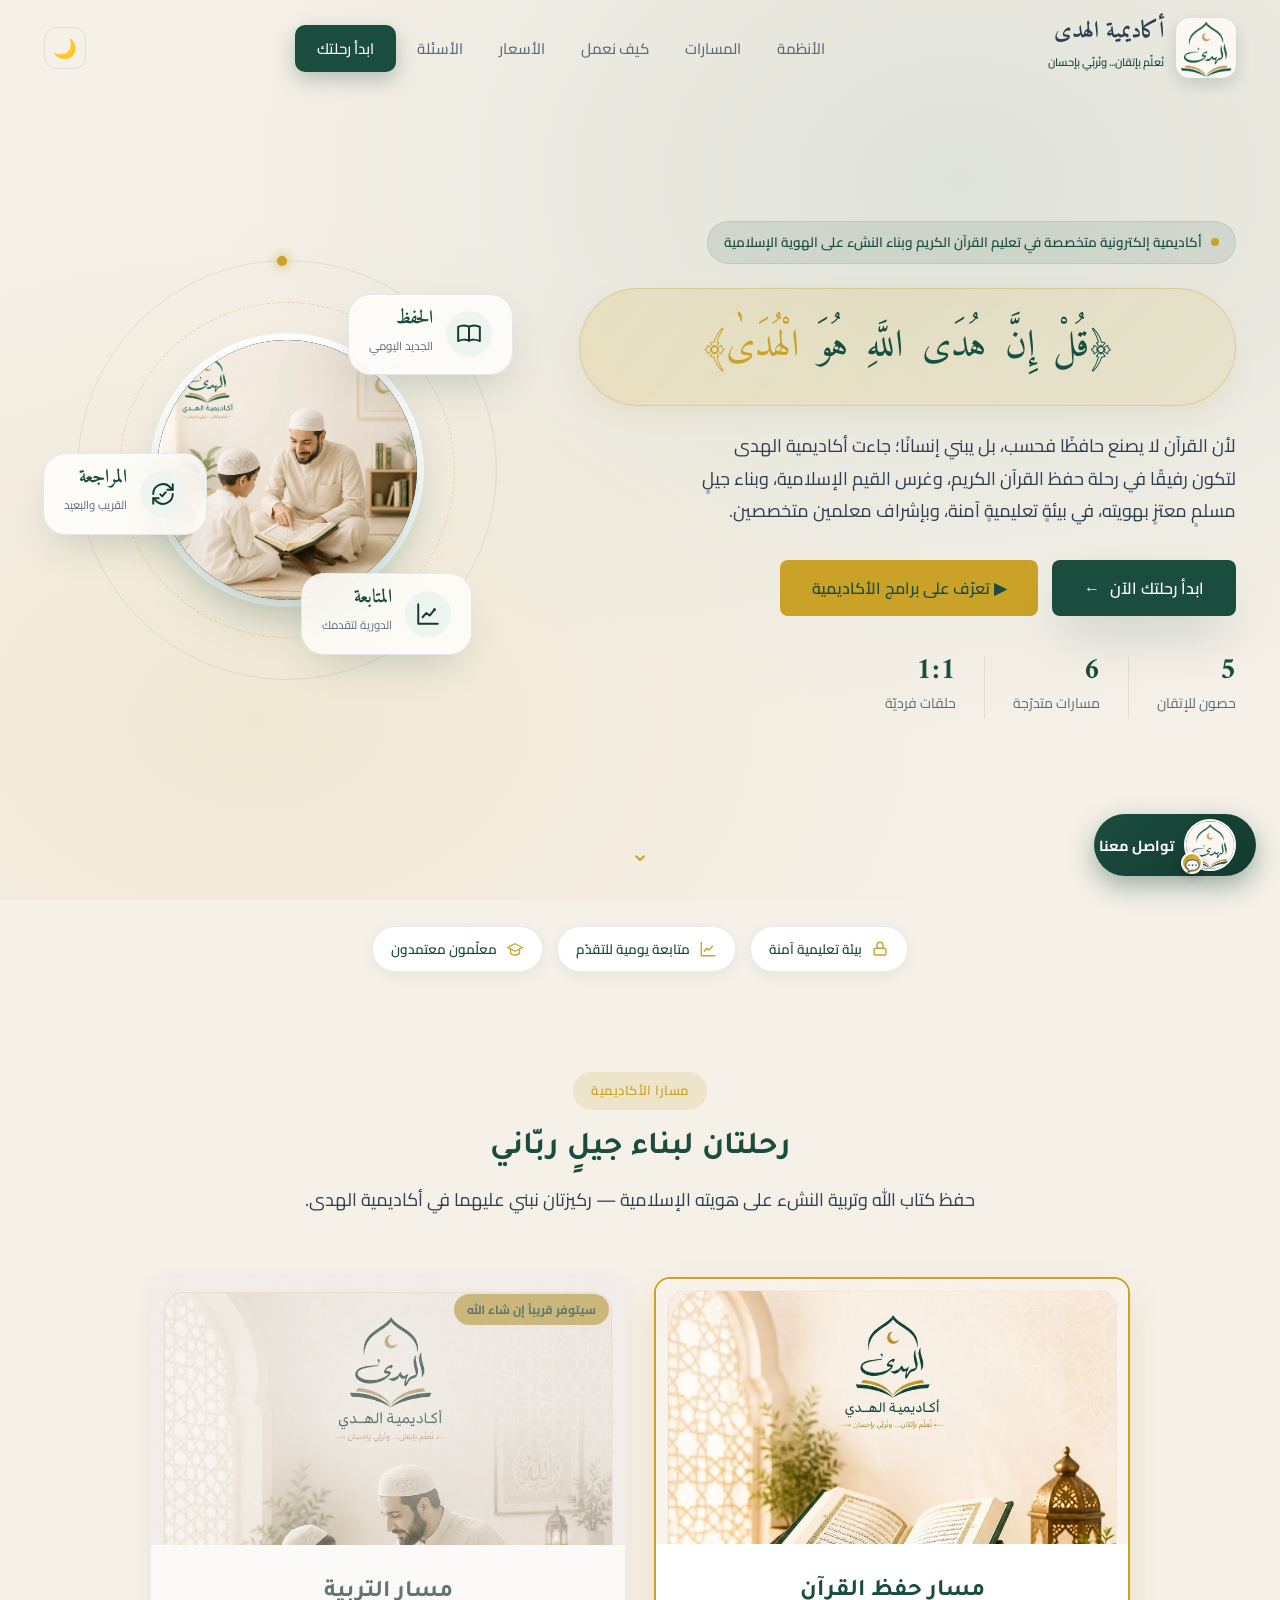
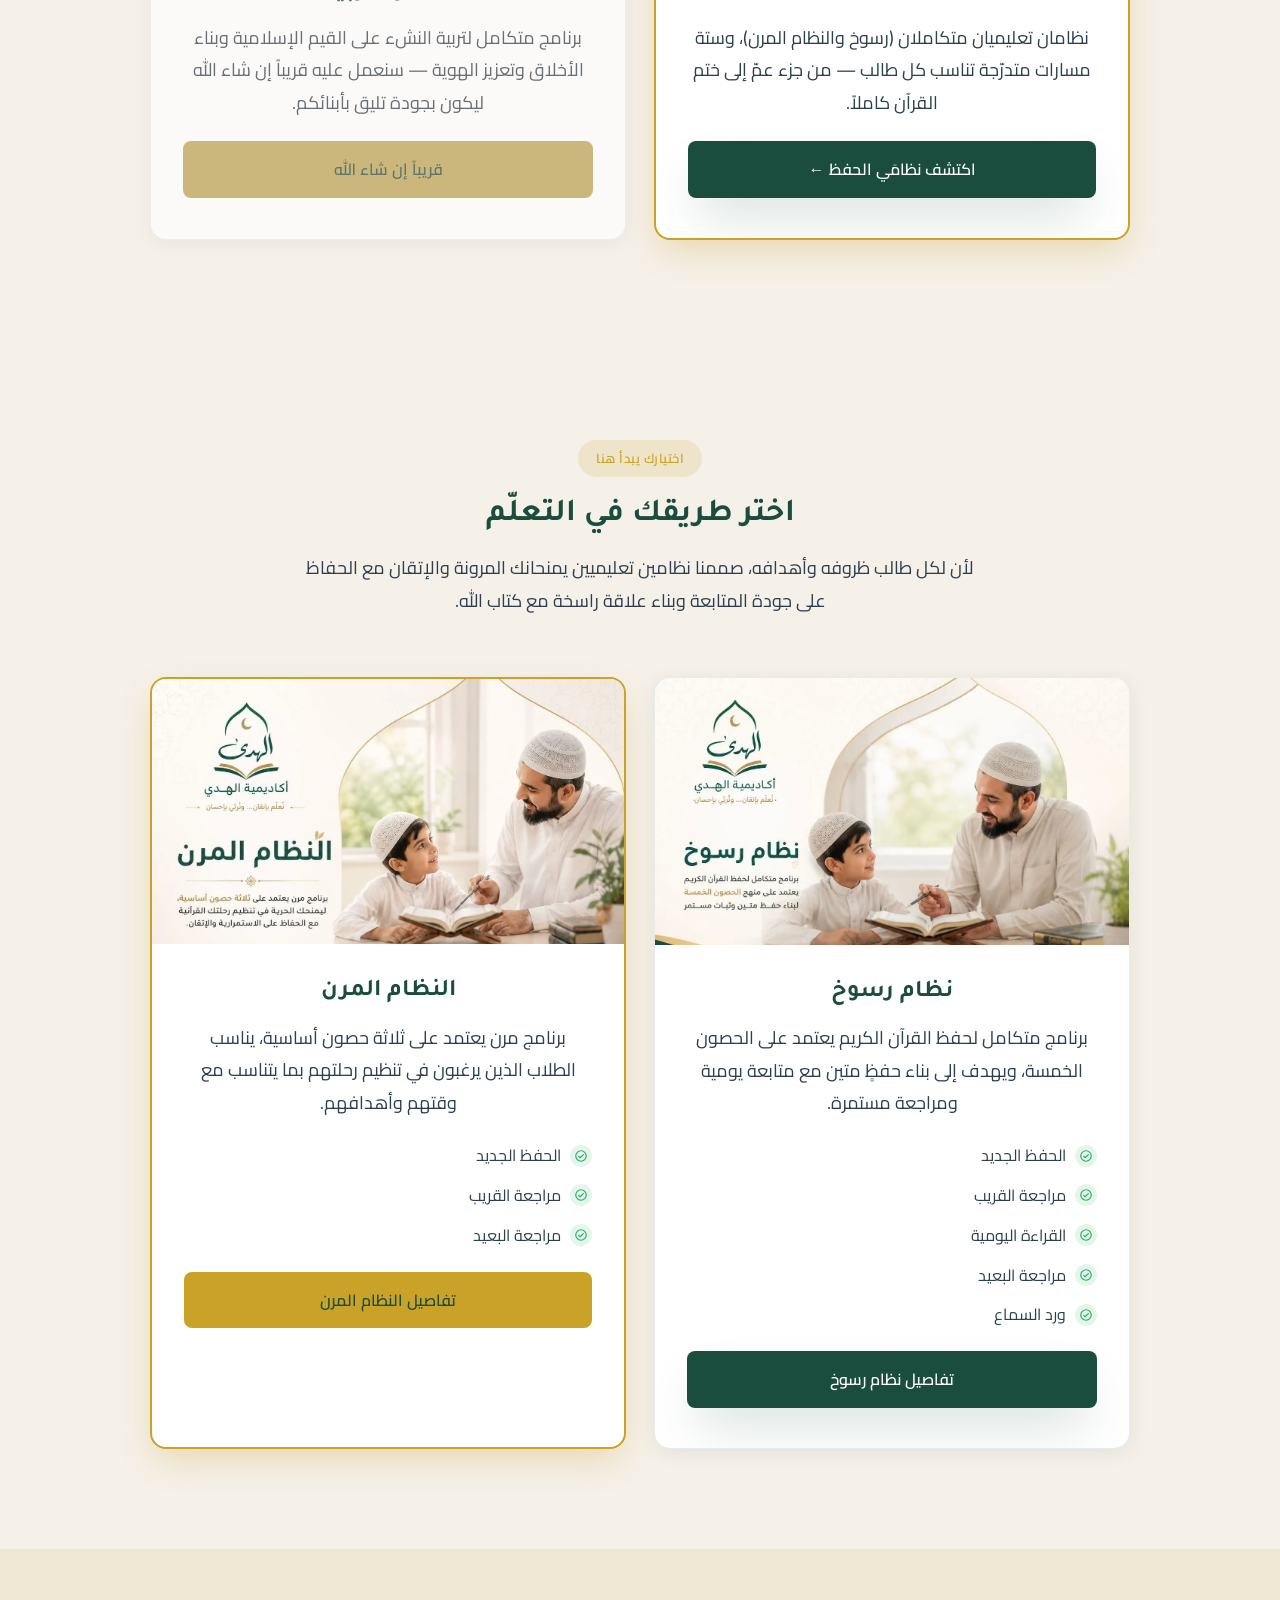
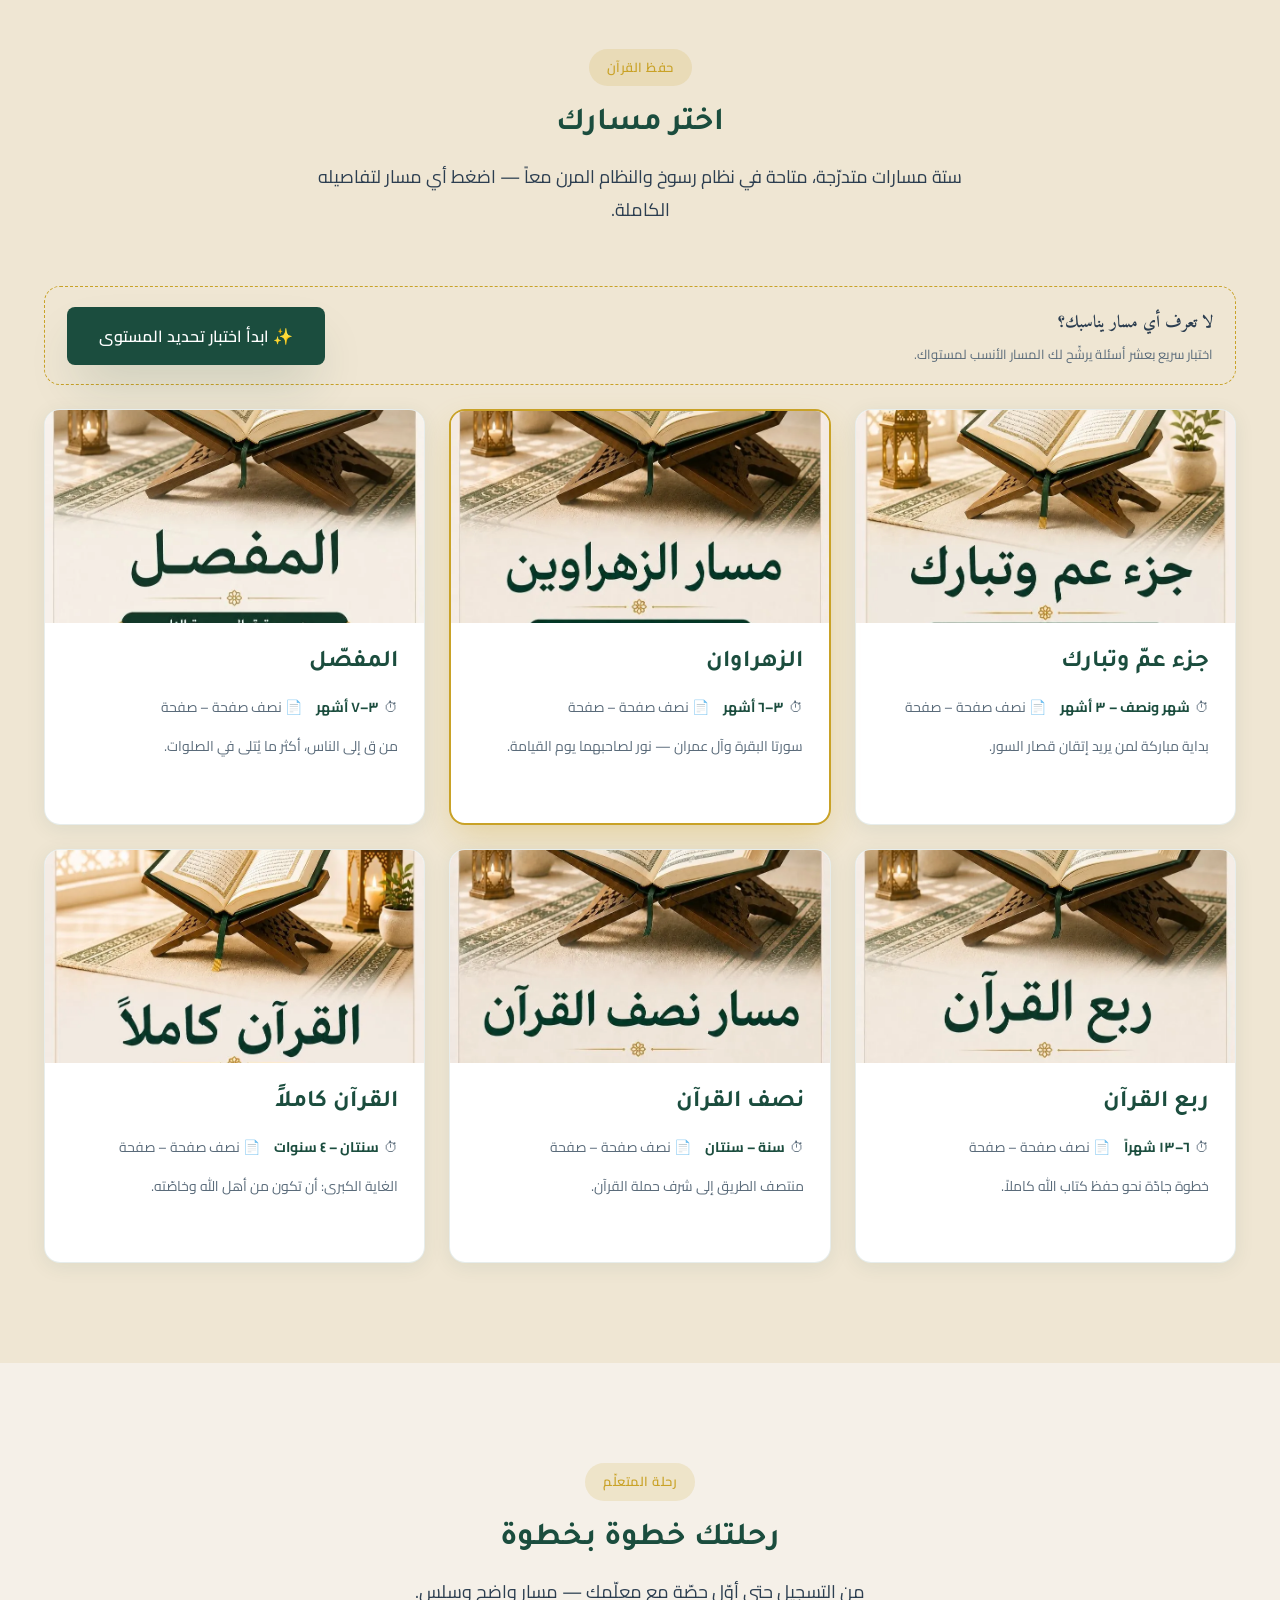
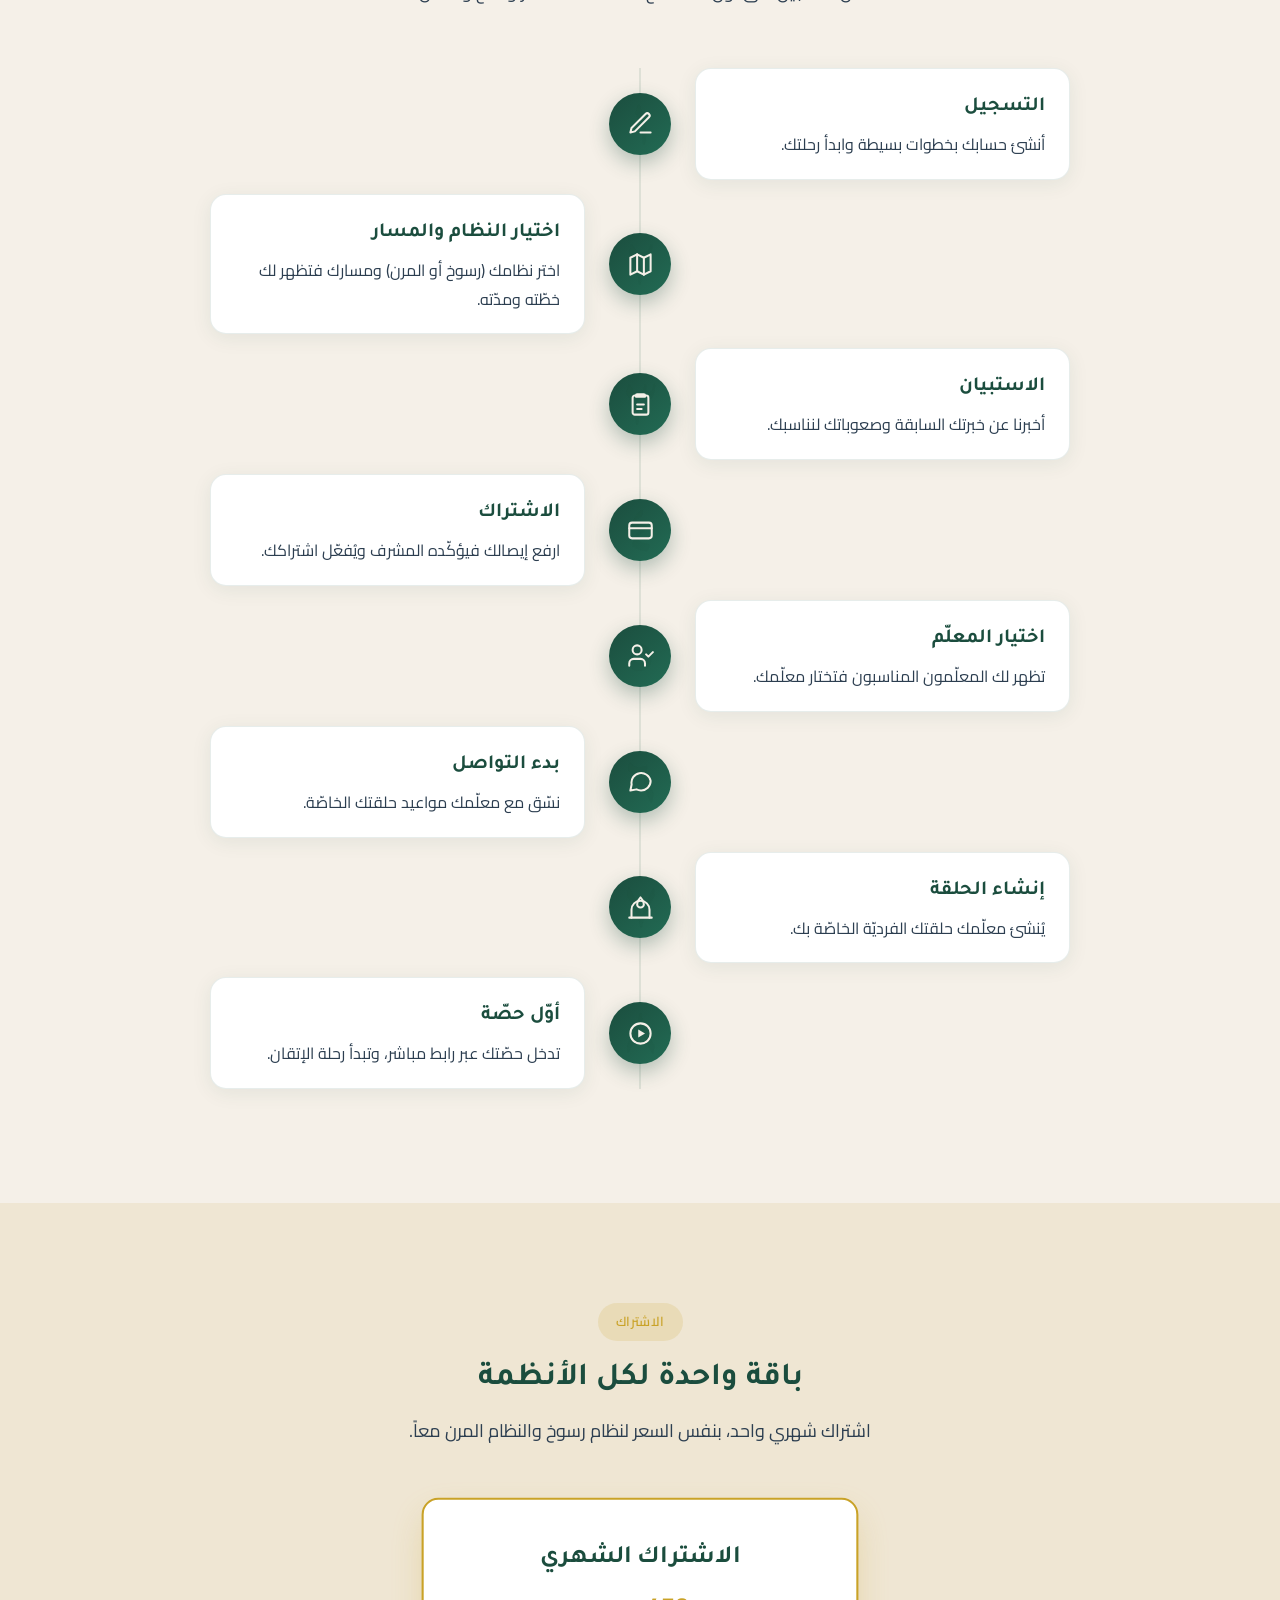
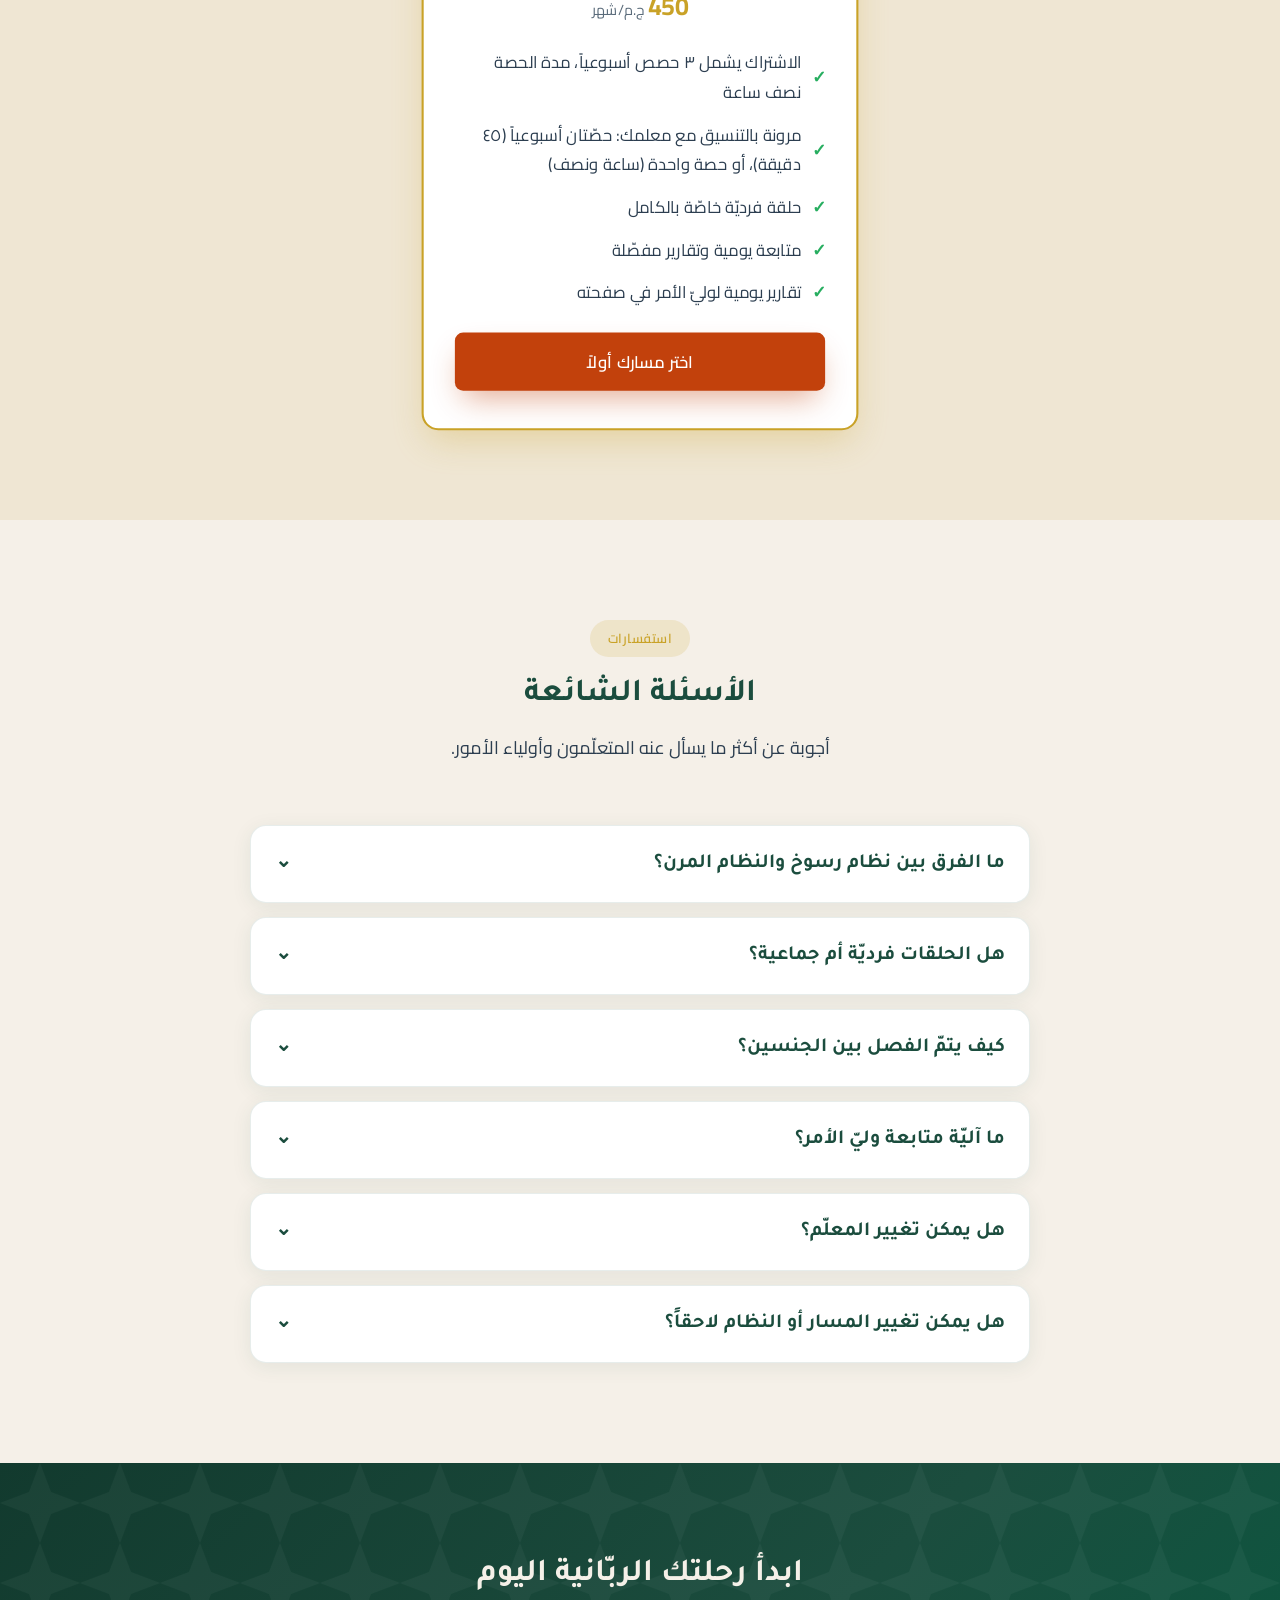
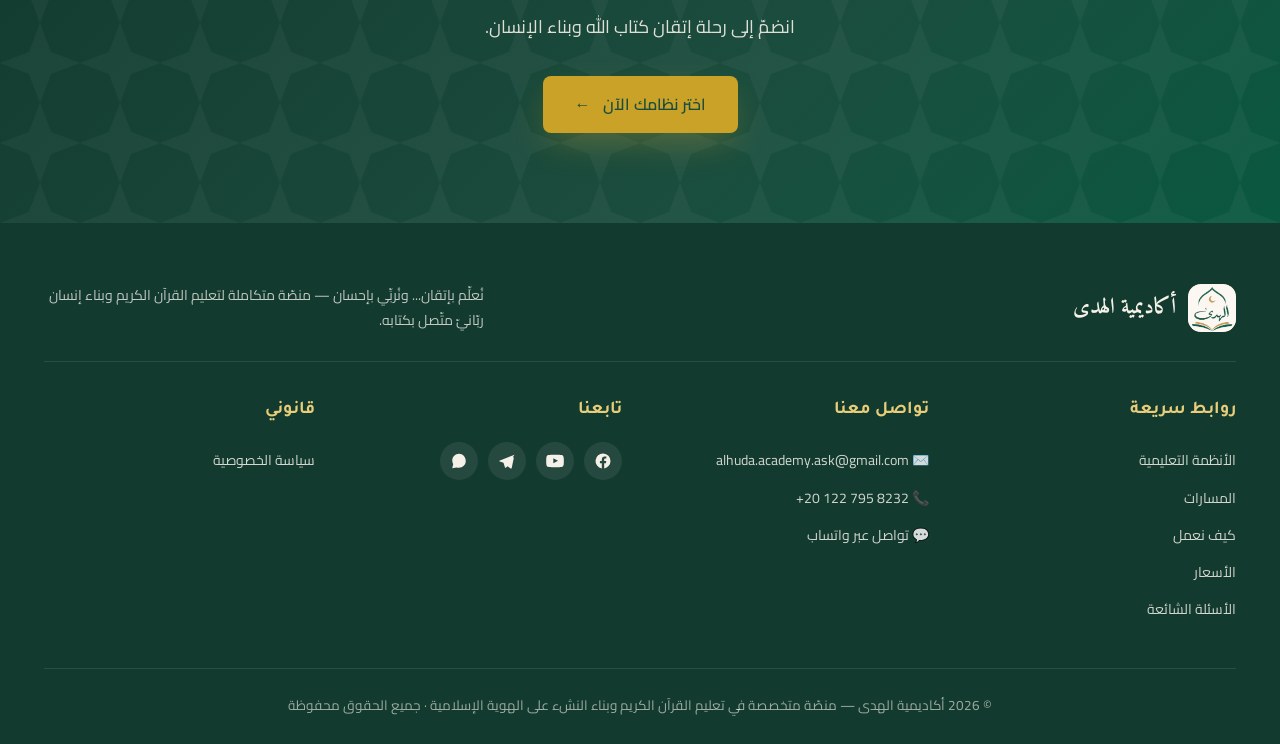
==== commit ba7f07f3: "توحيد اختبار تحديد المستوى (١٠ أسئلة) في واجهة الأكاديمية ولوحة ولي الأمر - استبدال اختبار تحديد الم" ====
--- a/landing.html
+++ b/landing.html
@@ -179,6 +179,7 @@
       <h2>اختر مسارك</h2>
       <p>ستة مسارات متدرّجة، متاحة في نظام رسوخ والنظام المرن معاً — اضغط أي مسار لتفاصيله الكاملة.</p>
     </div>
+    <div id="levelQuizBanner"></div>
     <div class="paths-grid">
       <a class="path-card reveal" href="path-amma.html"><img class="pc-thumb" src="assets/path-amma-banner.webp" alt="جزء عمّ وتبارك" loading="lazy"><div class="pc-body"><h3>جزء عمّ وتبارك</h3><div class="pc-meta"><span>⏱ <b>شهر ونصف – ٣ أشهر</b></span><span>📄 نصف صفحة – صفحة</span></div><p style="font-size:14px;color:var(--ink-soft)">بداية مباركة لمن يريد إتقان قصار السور.</p><span class="pc-cta">اكتشف هذا المسار ←</span></div></a>
 
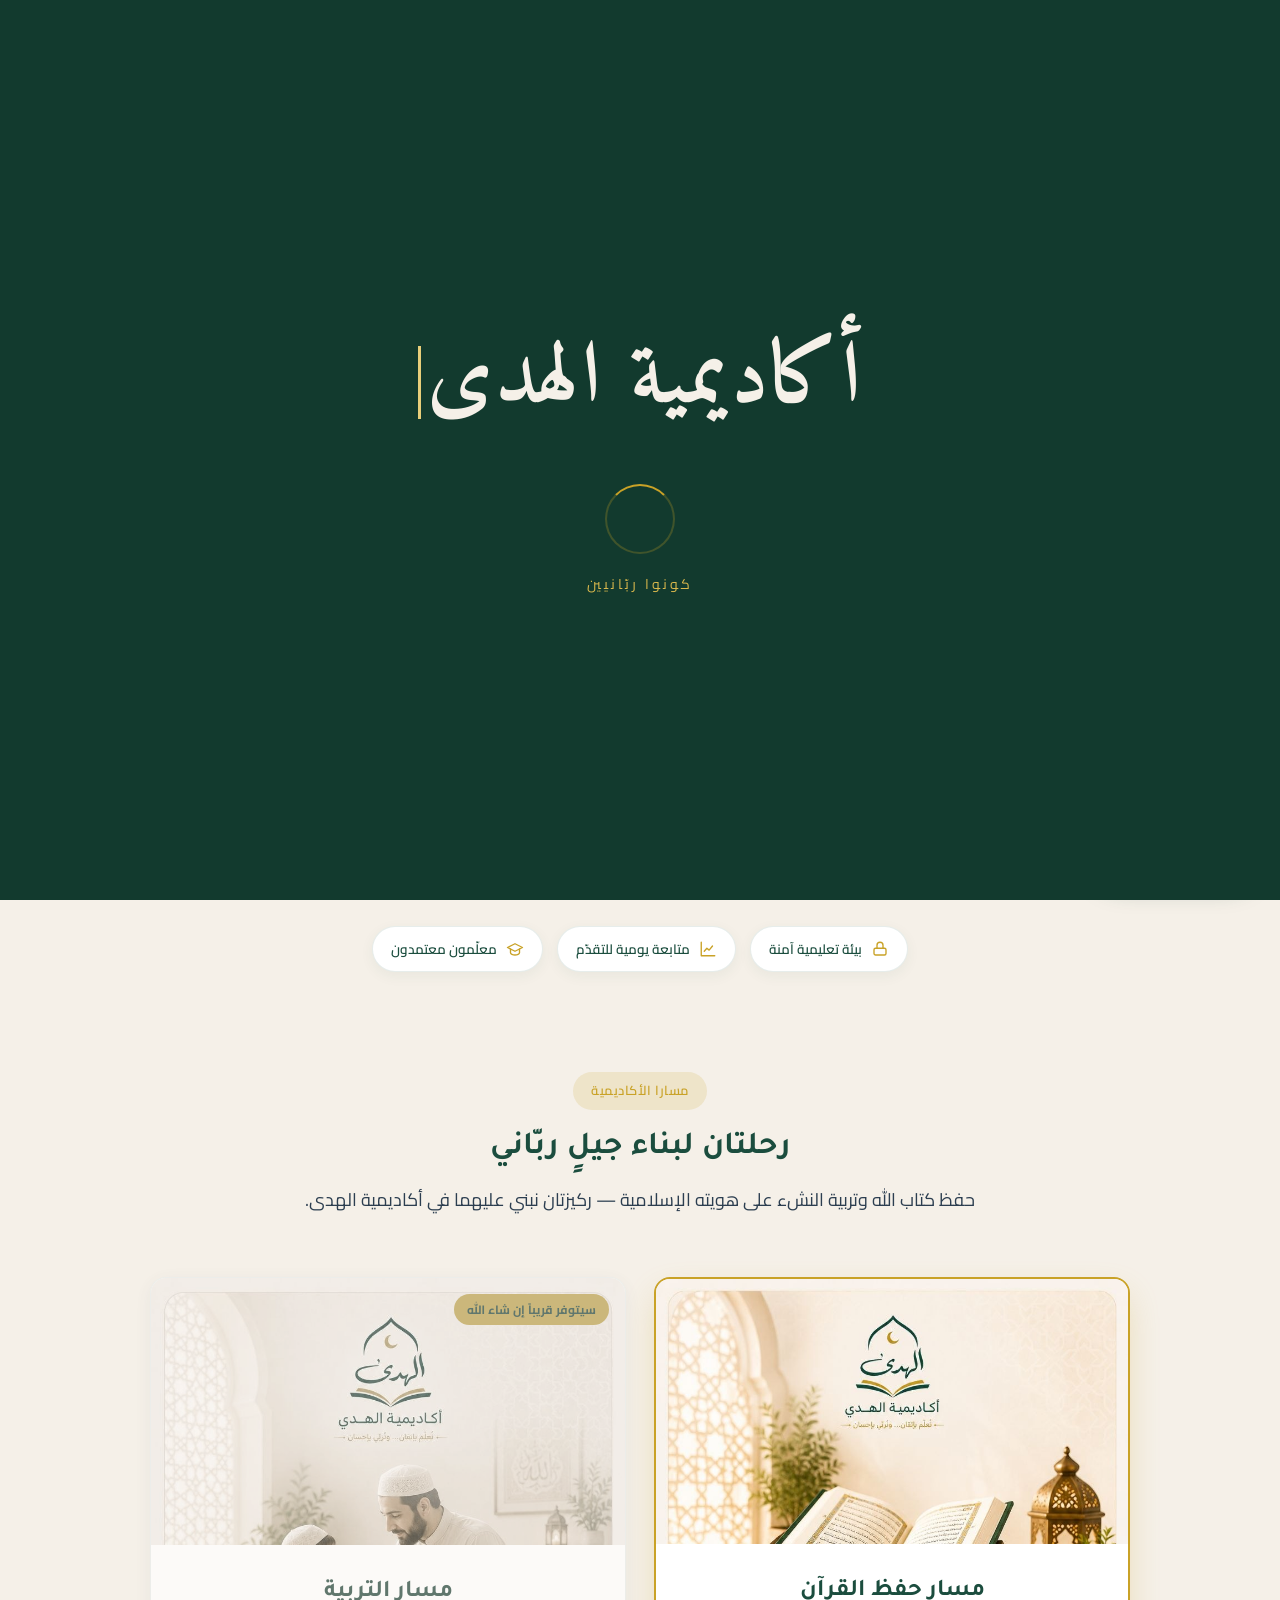
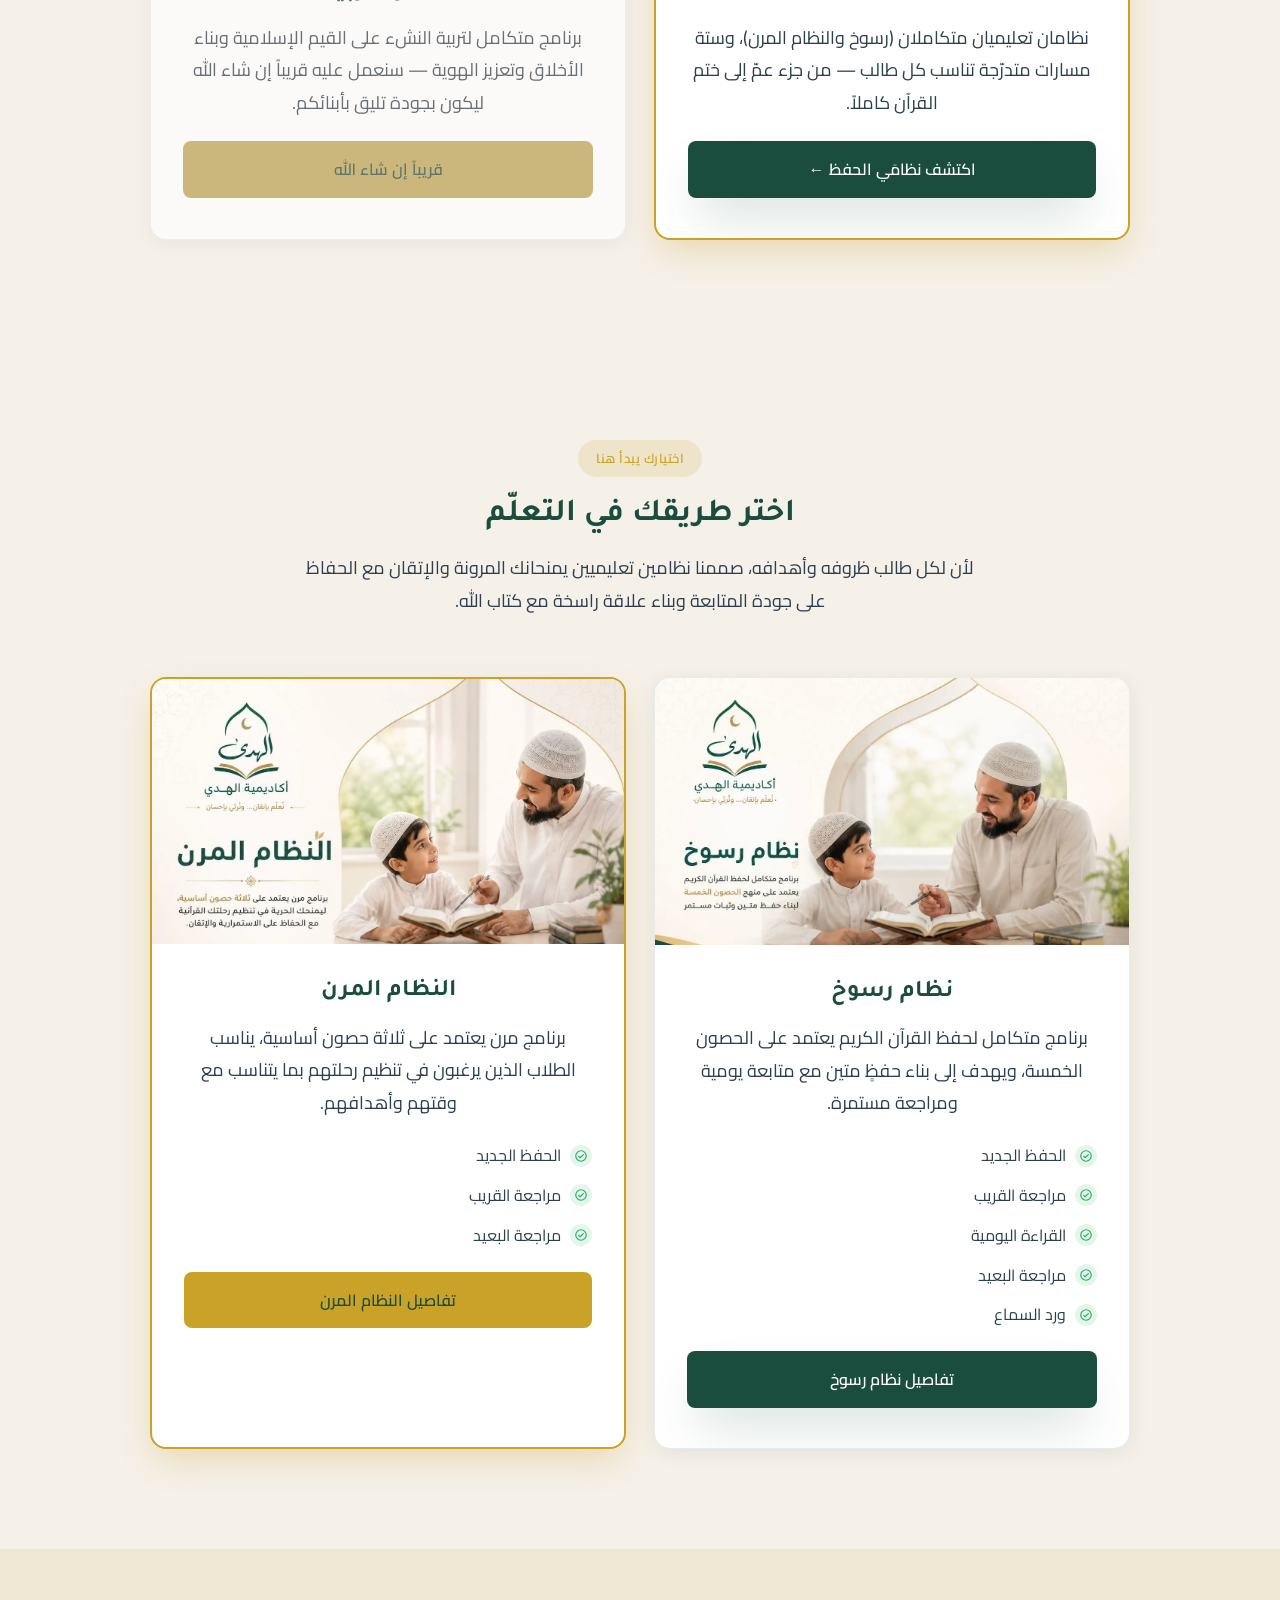
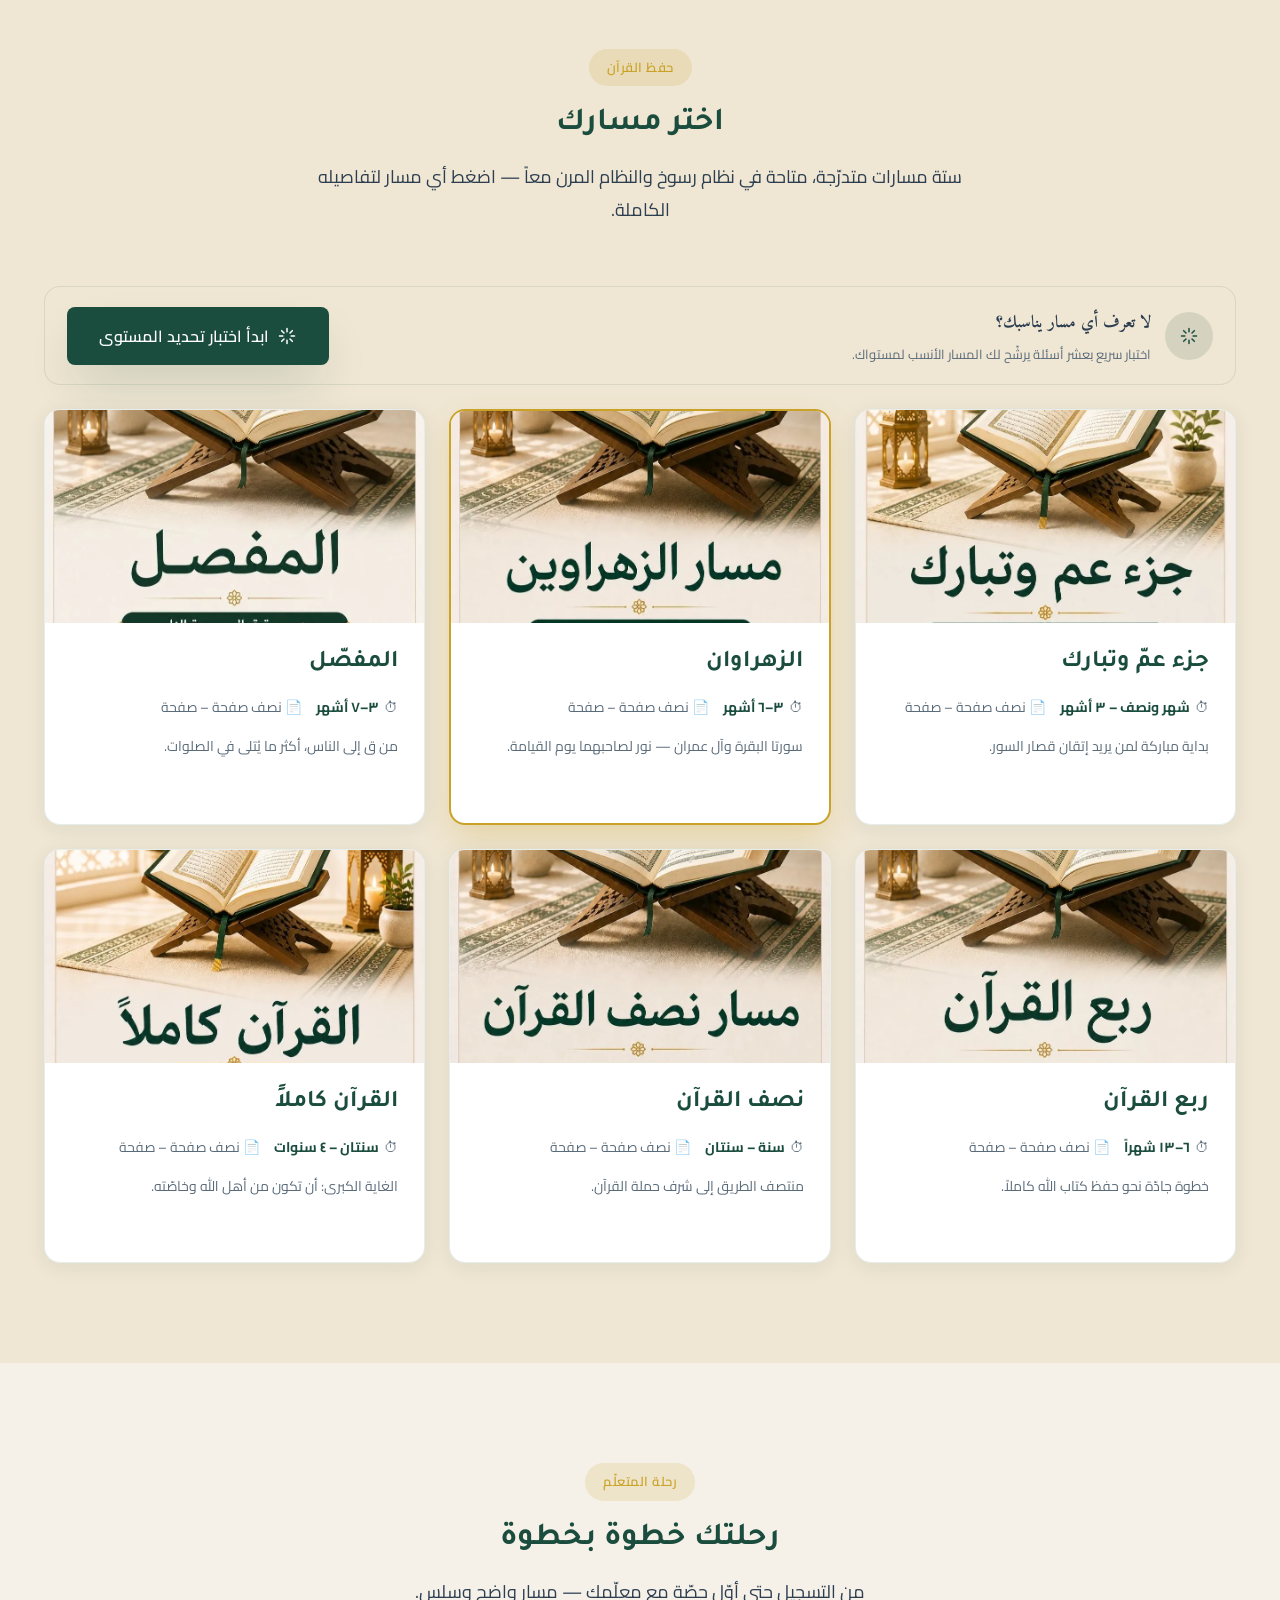
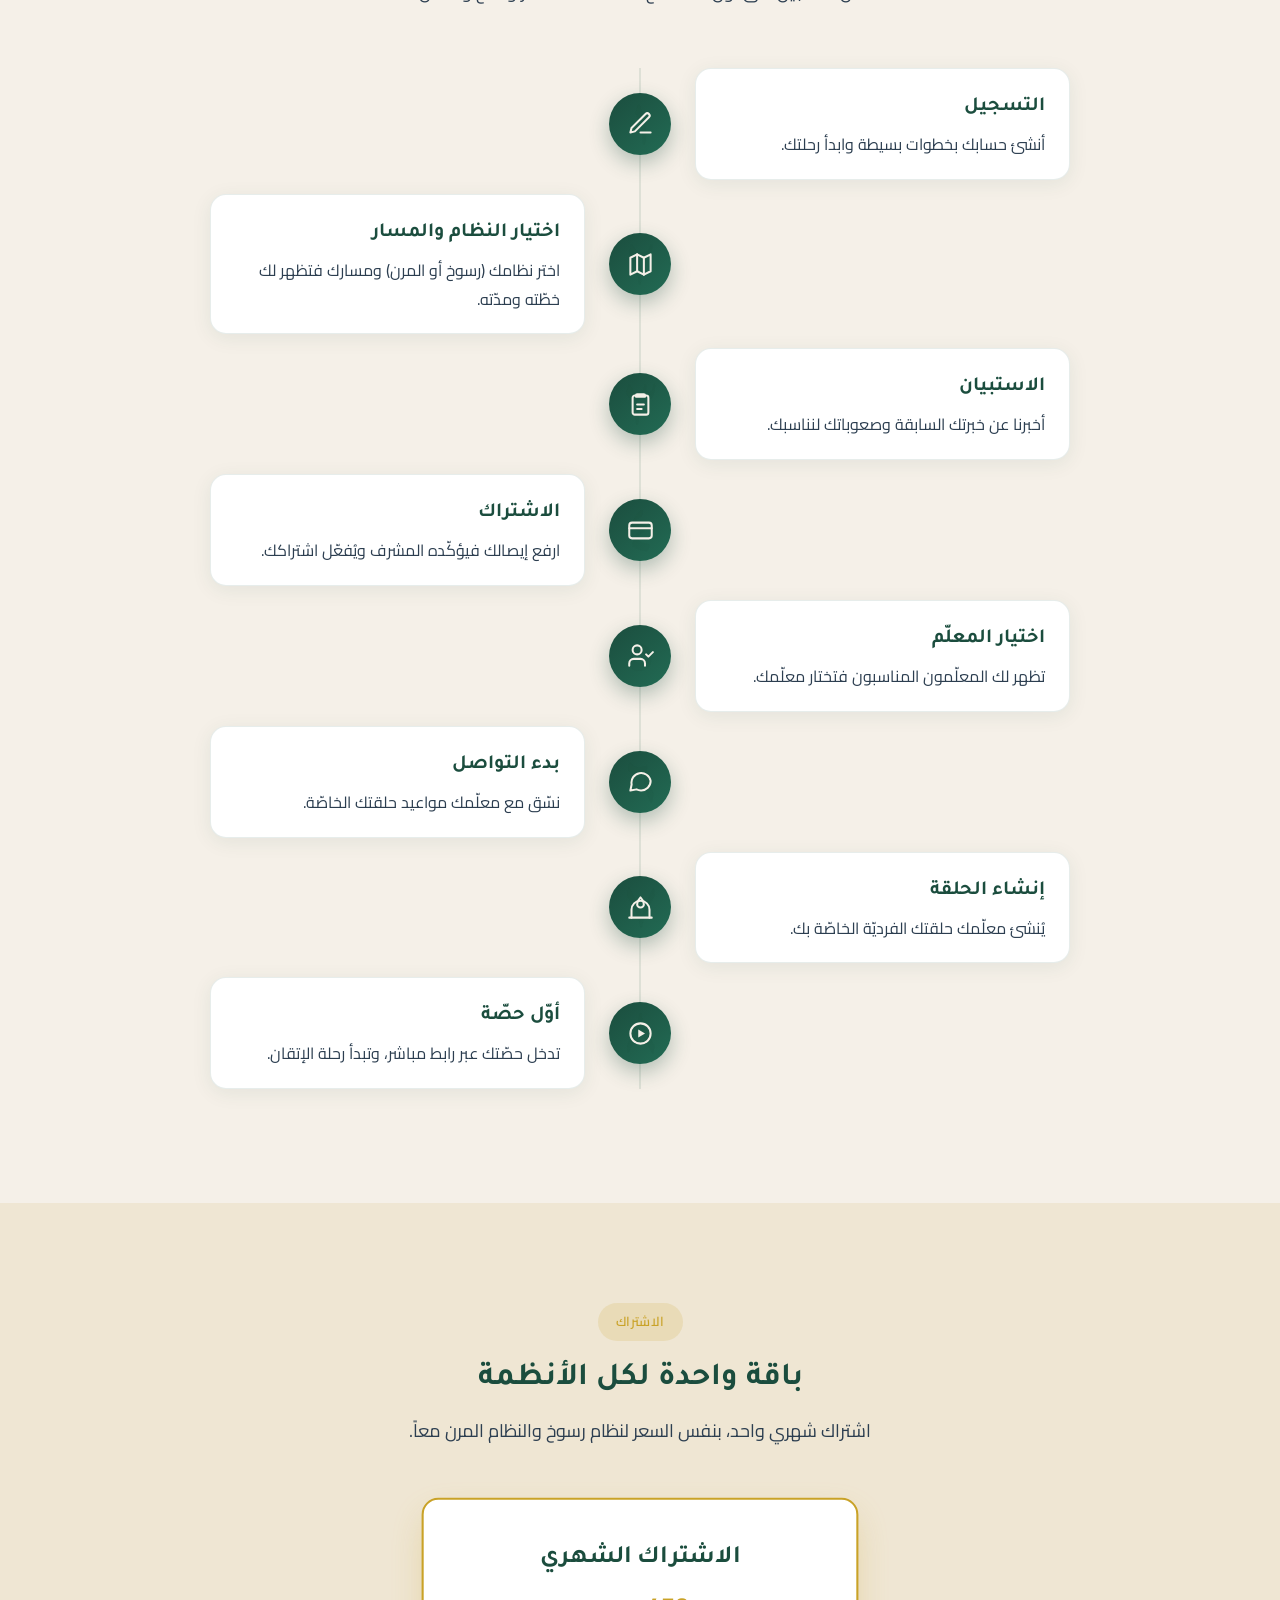
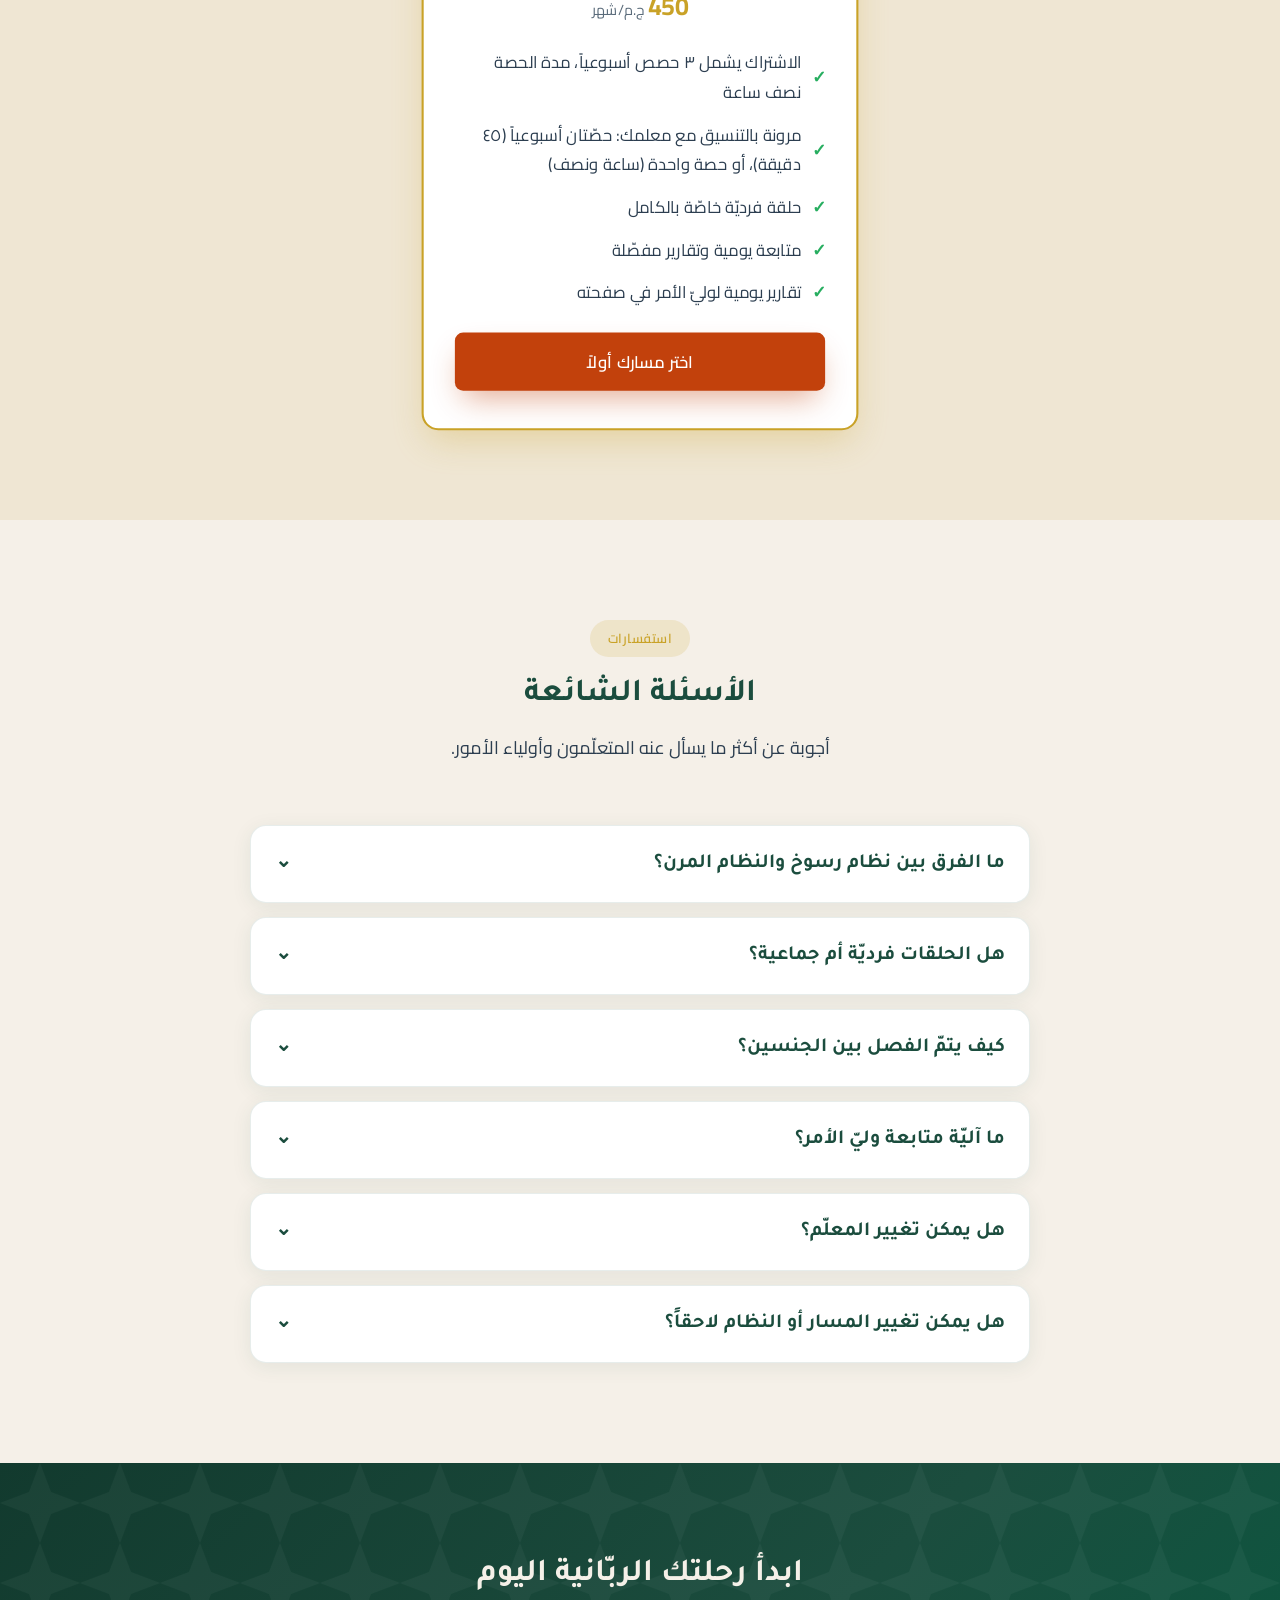
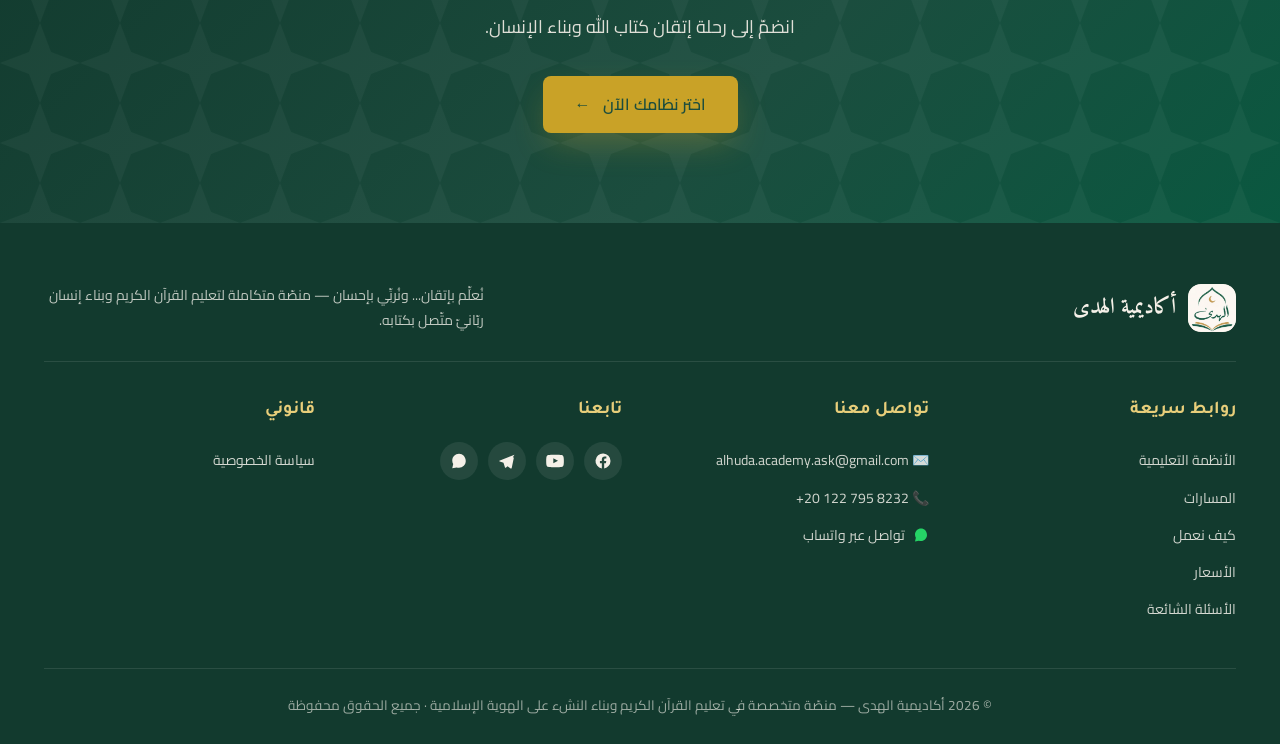
==== commit c0e7081d: "دفعة إصلاحات شاملة: SQL أساسي + تجربة الطالب/المعلم/المشرف + إعادة بناء ترتيب حفظ السور - إصلاح خطأ " ====
--- a/landing.html
+++ b/landing.html
@@ -290,7 +290,7 @@
         <h4>تواصل معنا</h4>
         <a href="mailto:alhuda.academy.ask@gmail.com">✉️ alhuda.academy.ask@gmail.com</a>
         <a href="tel:+201227958232">📞 ‎+20 122 795 8232</a>
-        <a href="https://wa.me/201227958232" target="_blank" rel="noopener">💬 تواصل عبر واتساب</a>
+        <a href="https://wa.me/201227958232" target="_blank" rel="noopener" style="display:flex;align-items:center;gap:8px"><svg viewBox="0 0 32 32" fill="currentColor" style="width:16px;height:16px;flex-shrink:0;color:#25D366"><path d="M16.01 3C9.38 3 4 8.38 4 15.01c0 2.35.62 4.55 1.7 6.46L4 29l7.73-1.65a11.9 11.9 0 0 0 4.28.79h.01c6.63 0 12.01-5.38 12.01-12.01C28.03 8.38 22.65 3 16.01 3zm5.44 15.44c-.3-.15-1.76-.87-2.03-.97-.27-.1-.47-.15-.67.15-.2.3-.77.97-.94 1.17-.17.2-.35.22-.65.07-.3-.15-1.25-.46-2.38-1.47-.88-.78-1.47-1.75-1.65-2.05-.17-.3-.02-.46.13-.61.13-.13.3-.35.45-.52.15-.17.2-.3.3-.5.1-.2.05-.37-.02-.52-.07-.15-.67-1.62-.92-2.22-.24-.58-.49-.5-.67-.51h-.57c-.2 0-.52.07-.79.37-.27.3-1.04 1.02-1.04 2.48s1.06 2.88 1.21 3.08c.15.2 2.09 3.19 5.07 4.47.71.31 1.26.49 1.69.62.71.23 1.36.2 1.87.12.57-.08 1.76-.72 2.01-1.41.25-.7.25-1.29.17-1.41-.07-.13-.27-.2-.57-.35z"/></svg>تواصل عبر واتساب</a>
       </div>
       <div class="foot-col">
         <h4>تابعنا</h4>
--- a/assets/site.css
+++ b/assets/site.css
@@ -344,7 +344,7 @@
 /* ═══════════ Modal مقارنة الباقات ═══════════ */
 .compare-modal{ position:fixed; inset:0; z-index:500; background:rgba(20,30,26,0.55); display:none; align-items:center; justify-content:center; padding:20px; }
 .compare-modal.open{ display:flex; }
-.compare-box{ background:#fff; border-radius:20px; max-width:820px; width:100%; max-height:85vh; display:flex; flex-direction:column; overflow:hidden; box-shadow:0 30px 70px rgba(0,0,0,0.35); }
+.compare-box{ background:var(--white); border-radius:20px; max-width:820px; width:100%; max-height:85vh; display:flex; flex-direction:column; overflow:hidden; box-shadow:0 30px 70px rgba(0,0,0,0.35); }
 .compare-head{ display:flex; align-items:center; justify-content:space-between; padding:20px 24px; background:linear-gradient(135deg,var(--emerald),var(--emerald-deep)); color:#fff; }
 .compare-head h3{ font-family:'Tajawal',sans-serif; font-weight:700; font-size:19px; color:#fff; margin:0; }
 .compare-head button{ background:rgba(255,255,255,0.15); border:none; color:#fff; width:30px; height:30px; border-radius:50%; cursor:pointer; font-size:16px; }
@@ -396,12 +396,12 @@
 .foot-col h4{ font-family:'Tajawal',sans-serif; font-weight:700; font-size:18px; color:var(--gold-glow); margin-bottom:16px; }
 .foot-brand{ display:flex; align-items:center; gap:12px; }
 .foot-brand .bm{ width:48px; height:48px; border-radius:13px; background:var(--cream); display:grid; place-items:center; overflow:hidden; }
-.foot-brand b{ font-family:'Amiri'; font-size:22px; color:var(--cream); }
+.foot-brand b{ font-family:'Amiri'; font-size:22px; color:#F5F0E8; }
 .foot-col p{ font-family:'Cairo',sans-serif; font-size:14px; line-height:1.8; }
 .foot-col a{ display:block; font-family:'Cairo',sans-serif; font-size:14px; padding:6px 0; transition:color .25s, padding-inline-start .25s; }
 .foot-col a:hover{ color:var(--gold-glow); padding-inline-start:6px; }
 .foot-social{ display:flex; gap:10px; margin-top:4px; }
-.foot-social a{ width:38px; height:38px; border-radius:50%; background:rgba(255,255,255,0.08); display:grid; place-items:center; color:var(--cream); padding:0; transition:background .25s ease, transform .25s ease, color .25s ease; }
+.foot-social a{ width:38px; height:38px; border-radius:50%; background:rgba(255,255,255,0.08); display:grid; place-items:center; color:#F5F0E8; padding:0; transition:background .25s ease, transform .25s ease, color .25s ease; }
 .foot-social a:hover{ background:var(--gold); color:var(--emerald); transform:translateY(-3px); }
 .foot-social svg{ width:18px; height:18px; }
 .foot-bottom{ text-align:center; padding-top:24px; border-top:1px solid rgba(255,255,255,0.1); font-size:13.5px; color:rgba(251,248,241,0.6); }
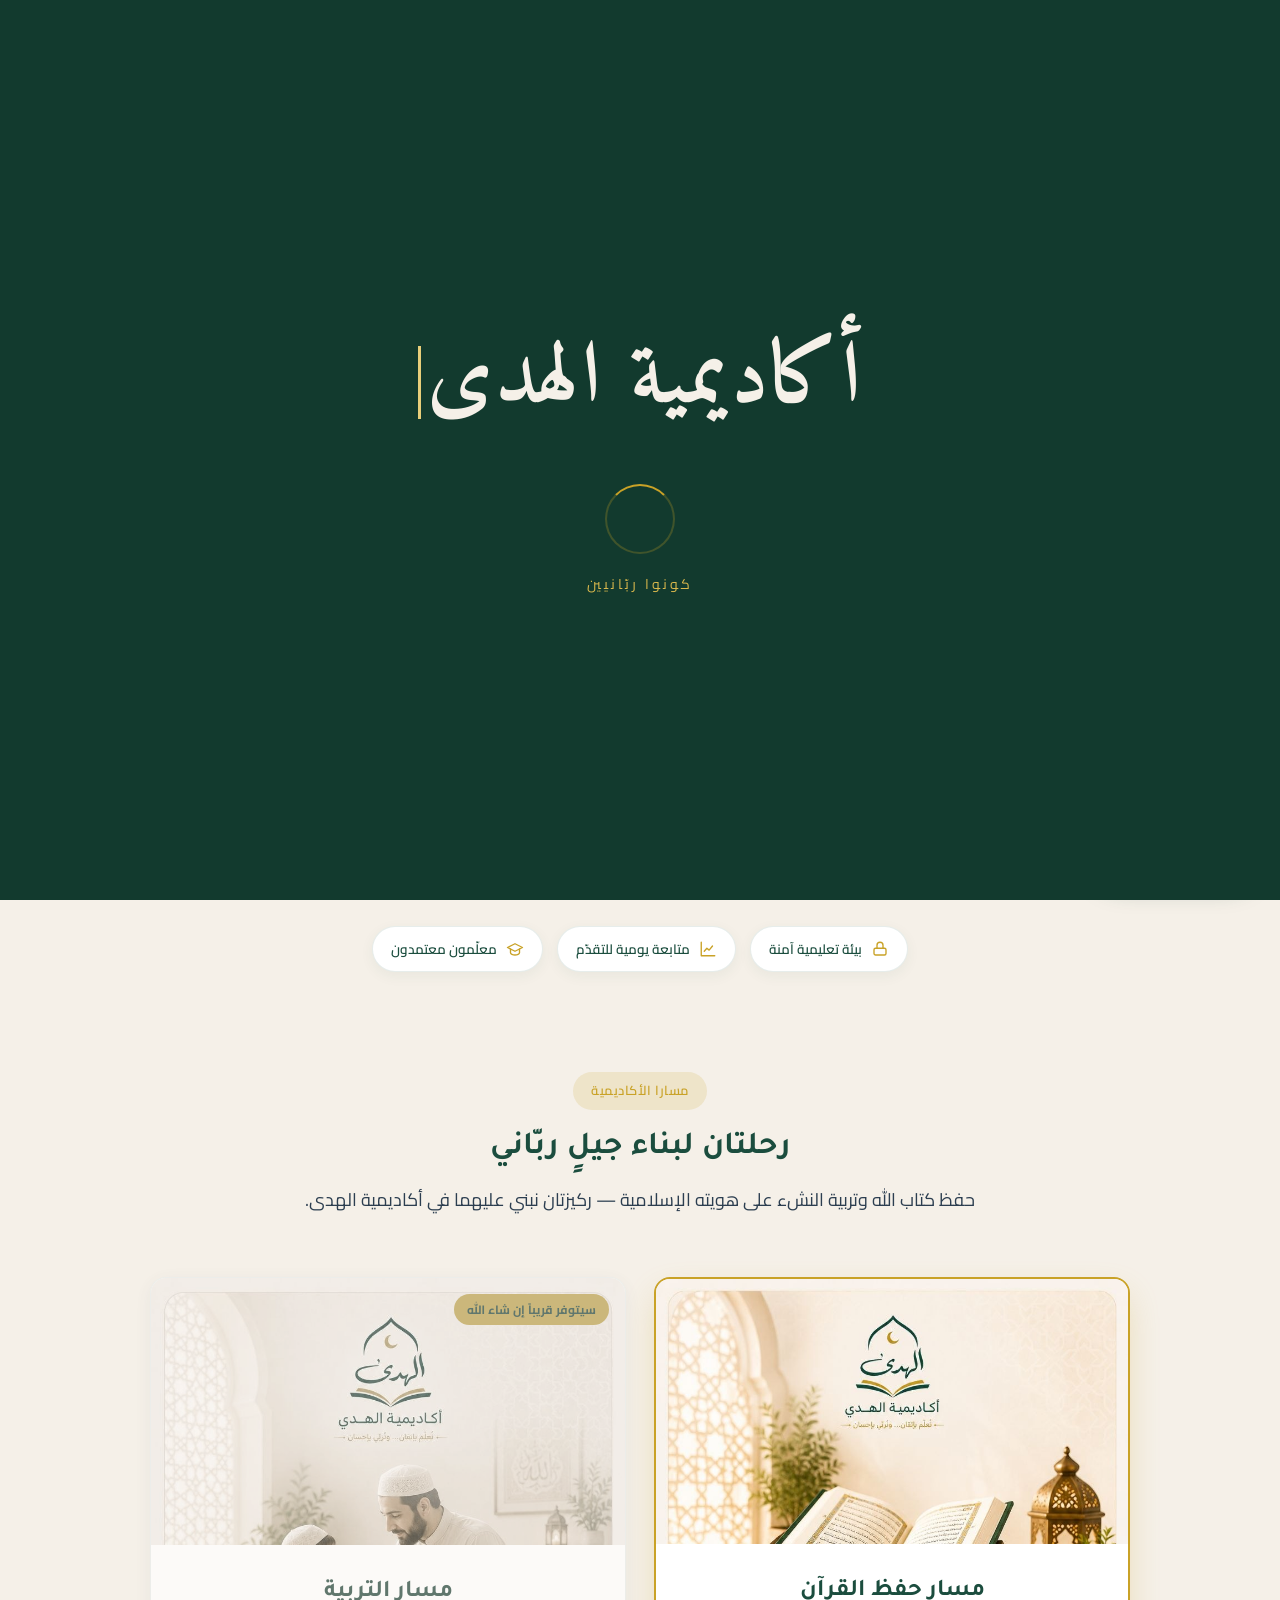
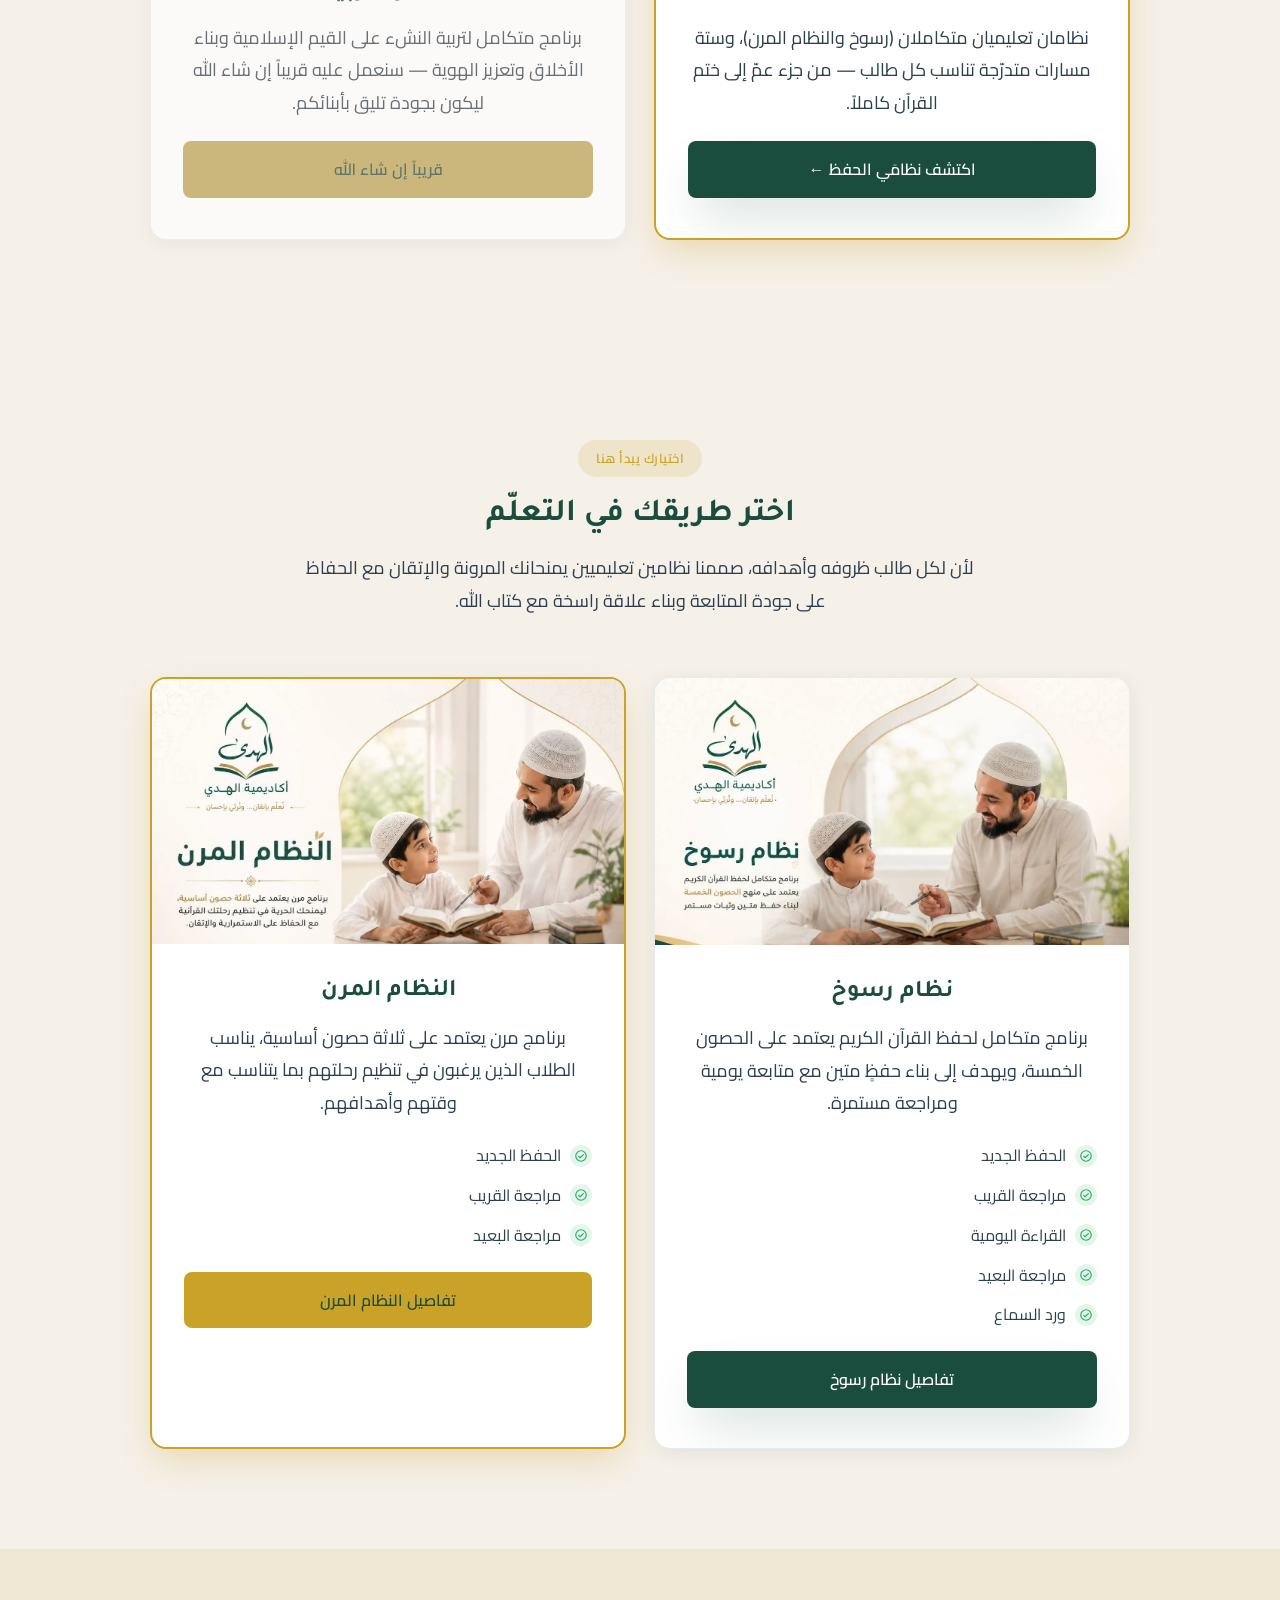
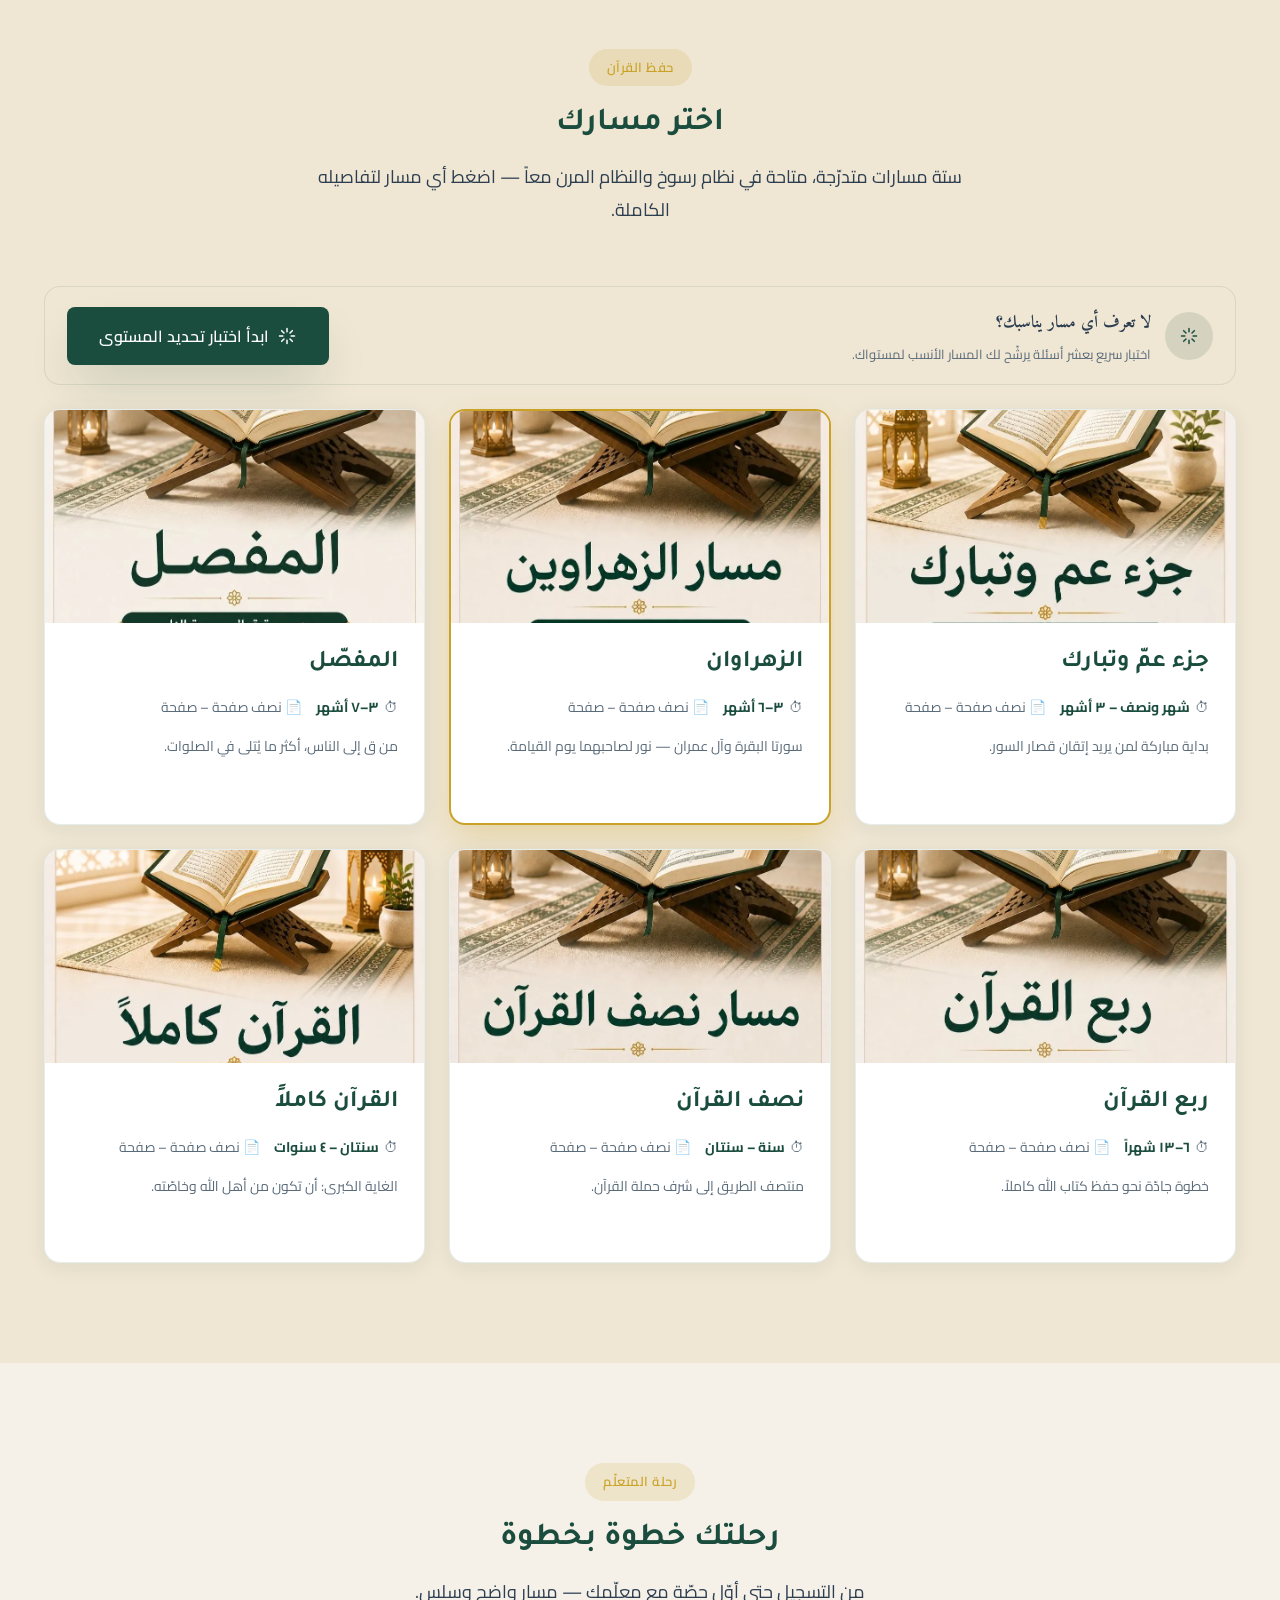
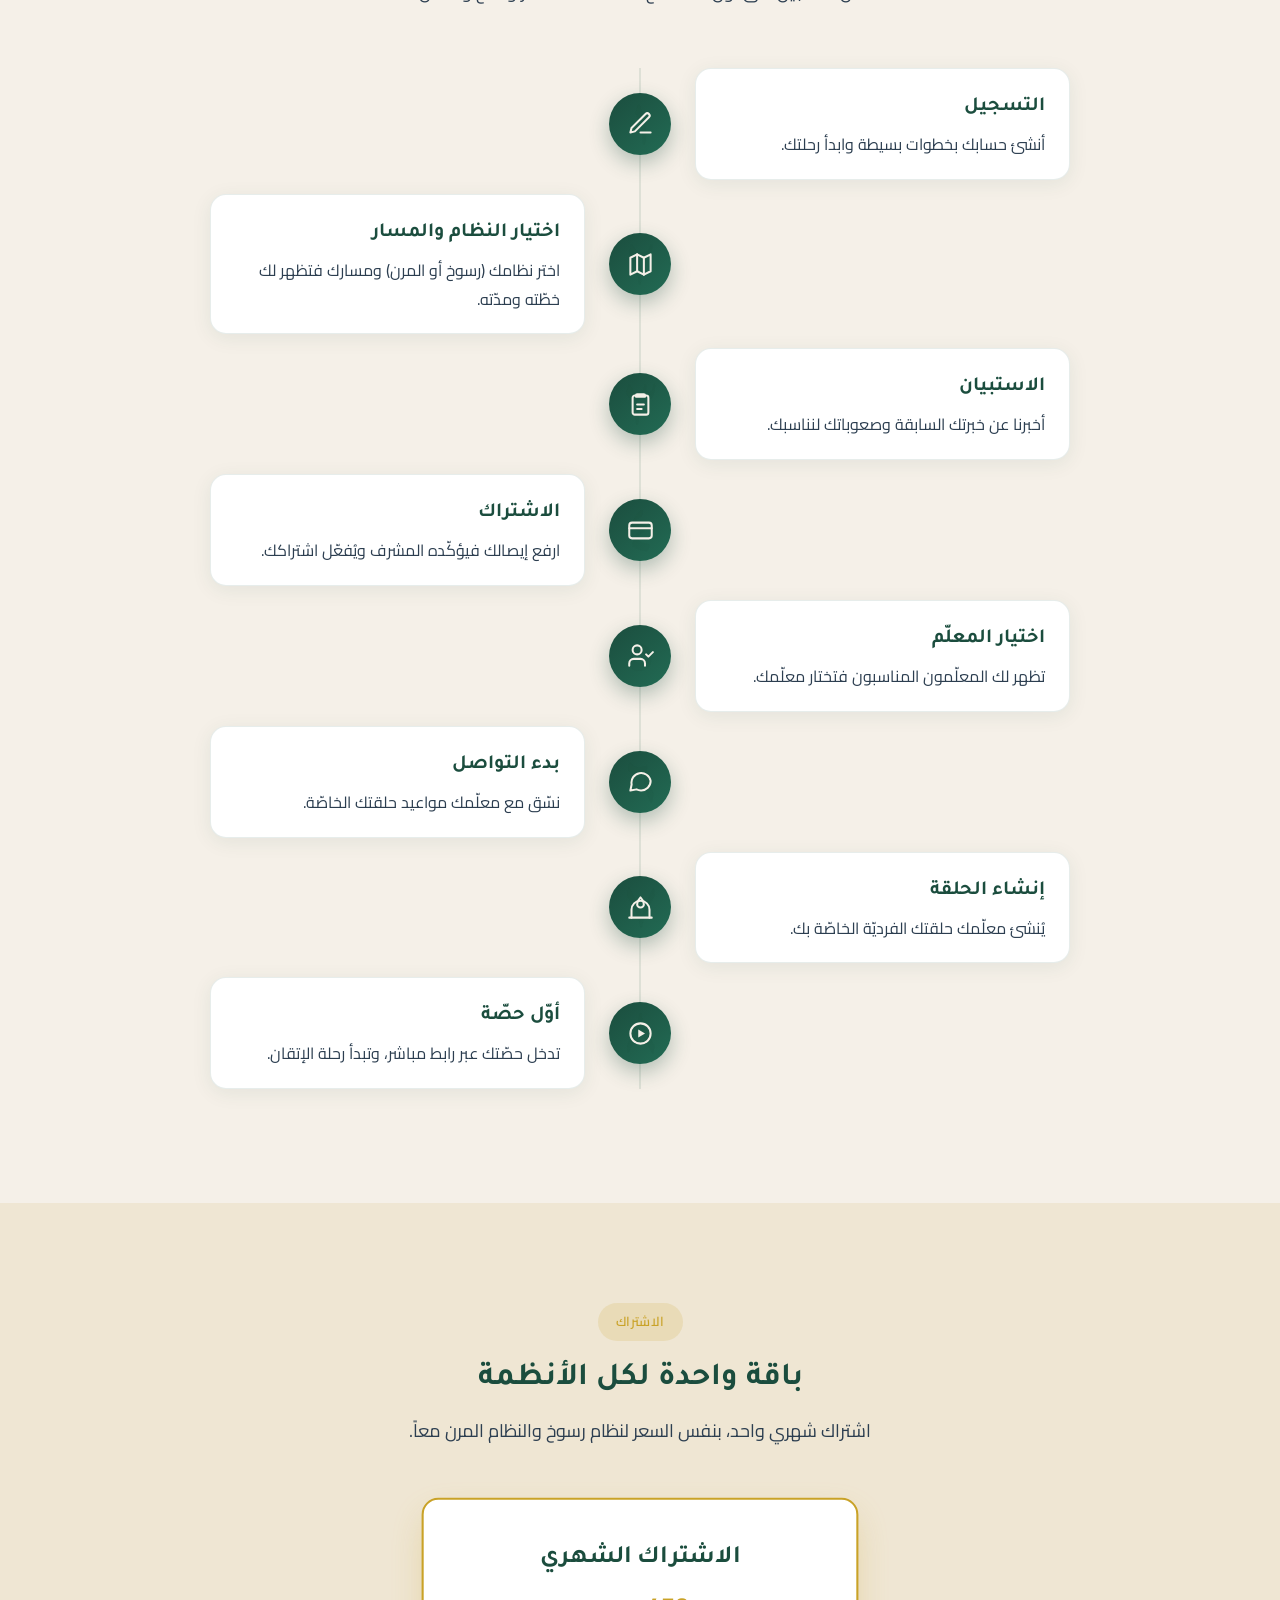
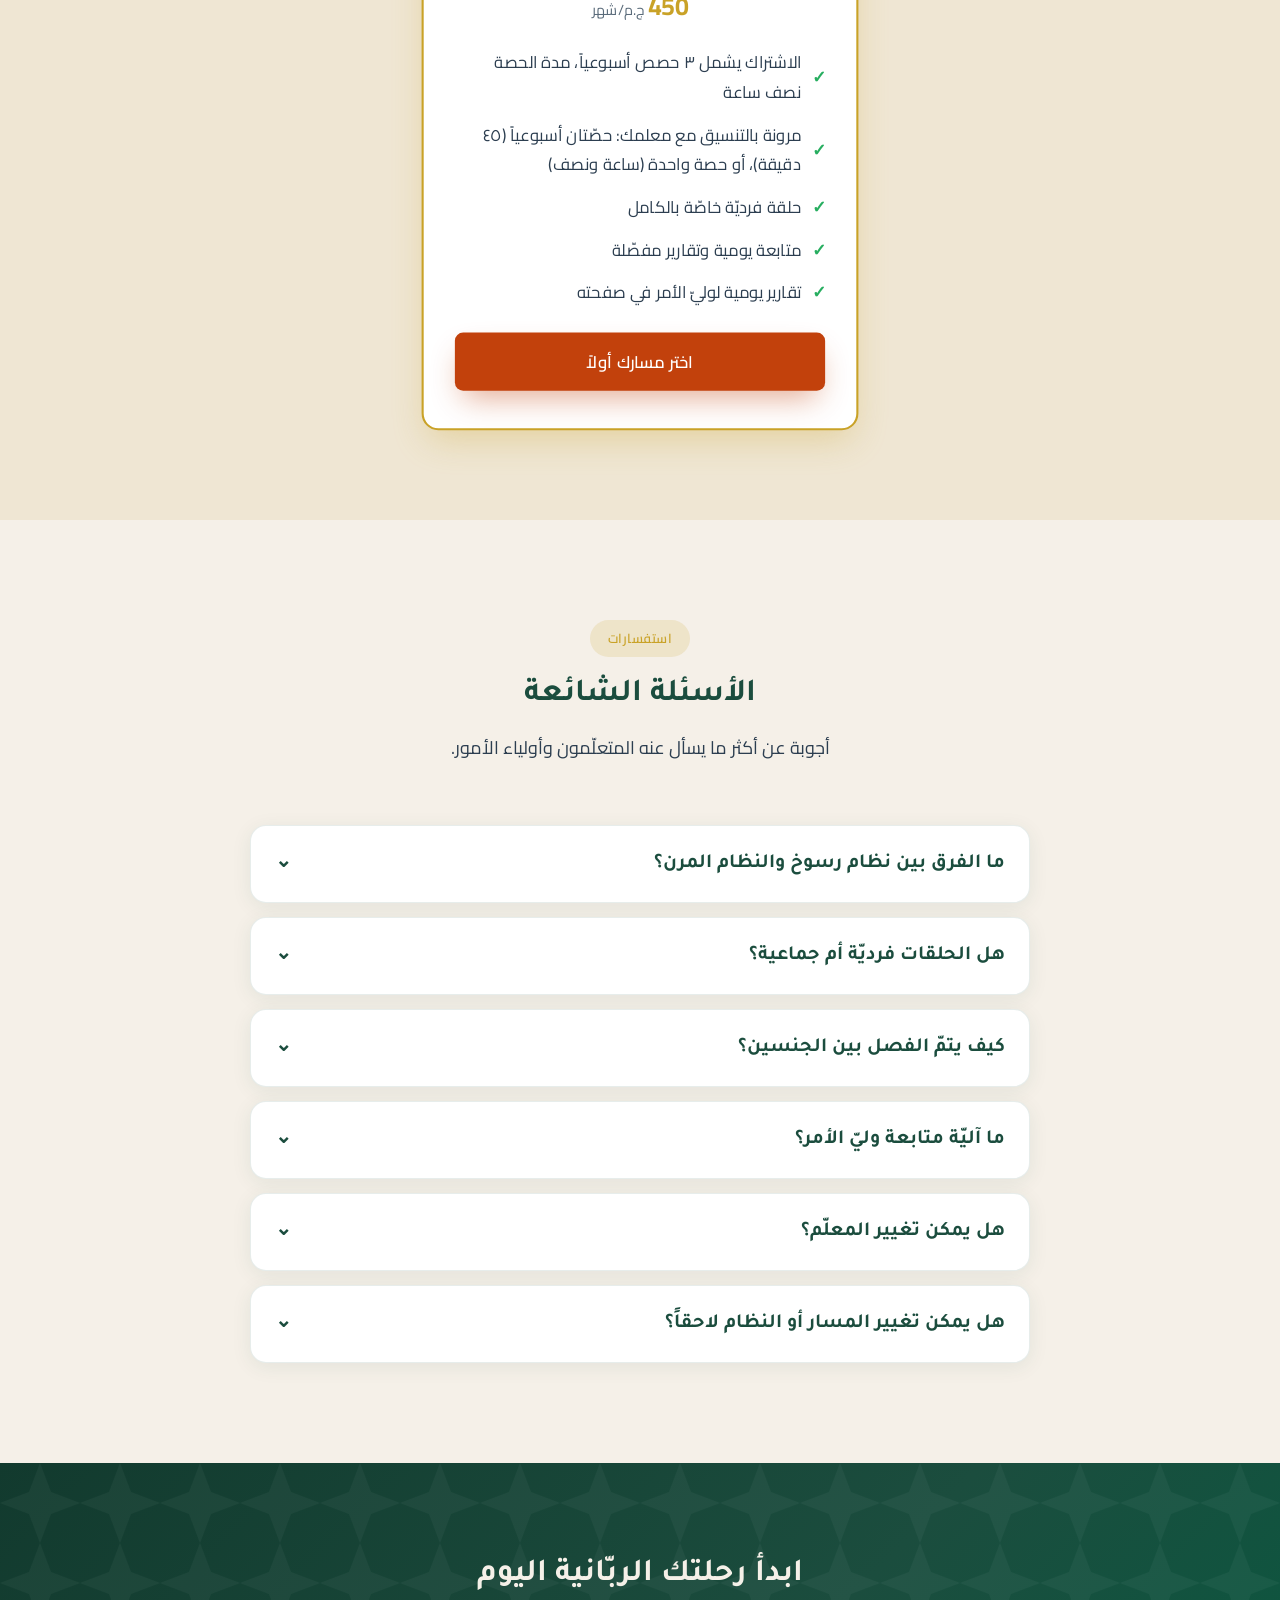
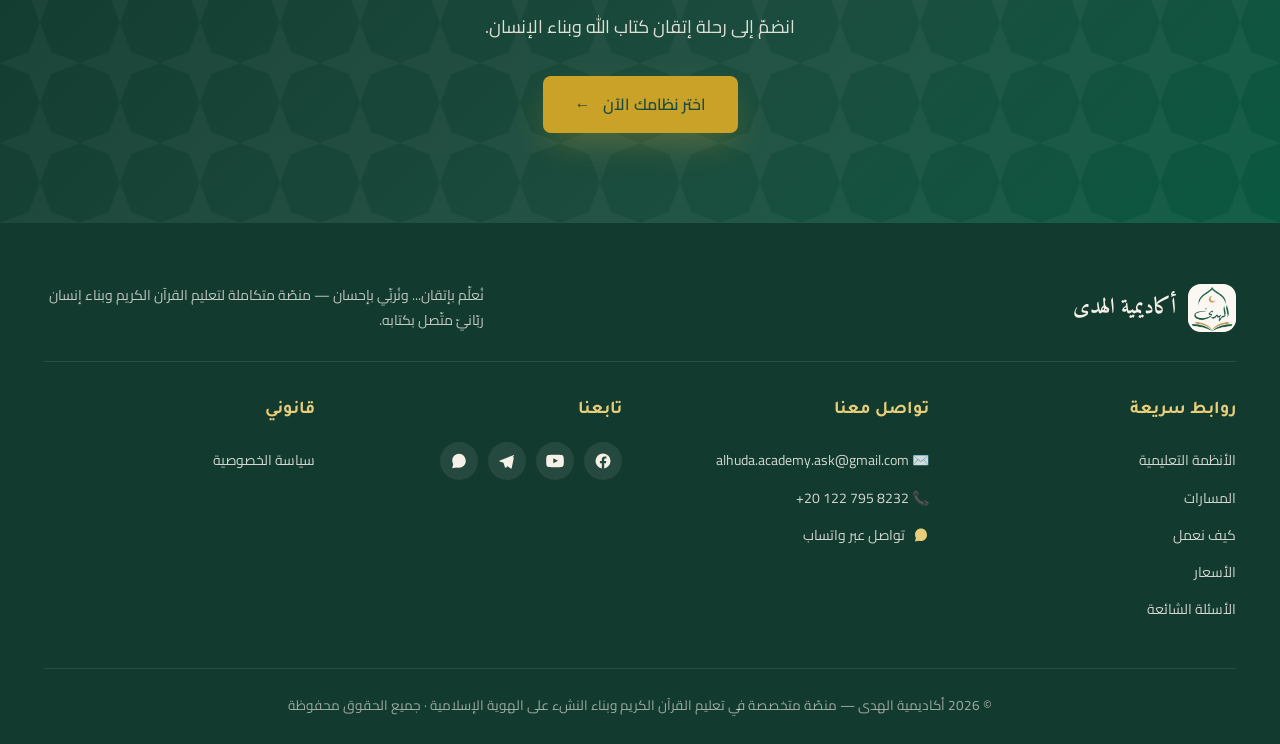
==== commit f4f3bb5f: "كسر كاش site.css + لون أيقونة واتساب الفوتر يتماشى مع الهوية - أضفت ?v=2 على رابط site.css في كل الص" ====
--- a/landing.html
+++ b/landing.html
@@ -17,7 +17,7 @@
 <link rel="preconnect" href="https://fonts.googleapis.com">
 <link rel="preconnect" href="https://fonts.gstatic.com" crossorigin>
 <link href="https://fonts.googleapis.com/css2?family=Amiri:wght@400;700&family=Cairo:wght@400;600;700&family=Tajawal:wght@400;700&display=swap" rel="stylesheet">
-<link rel="stylesheet" href="assets/site.css">
+<link rel="stylesheet" href="assets/site.css?v=2">
 </head>
 <body>
 <a href="#top" class="skip-link">تخطَّ إلى المحتوى الرئيسي</a>
@@ -290,7 +290,7 @@
         <h4>تواصل معنا</h4>
         <a href="mailto:alhuda.academy.ask@gmail.com">✉️ alhuda.academy.ask@gmail.com</a>
         <a href="tel:+201227958232">📞 ‎+20 122 795 8232</a>
-        <a href="https://wa.me/201227958232" target="_blank" rel="noopener" style="display:flex;align-items:center;gap:8px"><svg viewBox="0 0 32 32" fill="currentColor" style="width:16px;height:16px;flex-shrink:0;color:#25D366"><path d="M16.01 3C9.38 3 4 8.38 4 15.01c0 2.35.62 4.55 1.7 6.46L4 29l7.73-1.65a11.9 11.9 0 0 0 4.28.79h.01c6.63 0 12.01-5.38 12.01-12.01C28.03 8.38 22.65 3 16.01 3zm5.44 15.44c-.3-.15-1.76-.87-2.03-.97-.27-.1-.47-.15-.67.15-.2.3-.77.97-.94 1.17-.17.2-.35.22-.65.07-.3-.15-1.25-.46-2.38-1.47-.88-.78-1.47-1.75-1.65-2.05-.17-.3-.02-.46.13-.61.13-.13.3-.35.45-.52.15-.17.2-.3.3-.5.1-.2.05-.37-.02-.52-.07-.15-.67-1.62-.92-2.22-.24-.58-.49-.5-.67-.51h-.57c-.2 0-.52.07-.79.37-.27.3-1.04 1.02-1.04 2.48s1.06 2.88 1.21 3.08c.15.2 2.09 3.19 5.07 4.47.71.31 1.26.49 1.69.62.71.23 1.36.2 1.87.12.57-.08 1.76-.72 2.01-1.41.25-.7.25-1.29.17-1.41-.07-.13-.27-.2-.57-.35z"/></svg>تواصل عبر واتساب</a>
+        <a href="https://wa.me/201227958232" target="_blank" rel="noopener" style="display:flex;align-items:center;gap:8px"><svg viewBox="0 0 32 32" fill="currentColor" style="width:16px;height:16px;flex-shrink:0;color:var(--gold-glow)"><path d="M16.01 3C9.38 3 4 8.38 4 15.01c0 2.35.62 4.55 1.7 6.46L4 29l7.73-1.65a11.9 11.9 0 0 0 4.28.79h.01c6.63 0 12.01-5.38 12.01-12.01C28.03 8.38 22.65 3 16.01 3zm5.44 15.44c-.3-.15-1.76-.87-2.03-.97-.27-.1-.47-.15-.67.15-.2.3-.77.97-.94 1.17-.17.2-.35.22-.65.07-.3-.15-1.25-.46-2.38-1.47-.88-.78-1.47-1.75-1.65-2.05-.17-.3-.02-.46.13-.61.13-.13.3-.35.45-.52.15-.17.2-.3.3-.5.1-.2.05-.37-.02-.52-.07-.15-.67-1.62-.92-2.22-.24-.58-.49-.5-.67-.51h-.57c-.2 0-.52.07-.79.37-.27.3-1.04 1.02-1.04 2.48s1.06 2.88 1.21 3.08c.15.2 2.09 3.19 5.07 4.47.71.31 1.26.49 1.69.62.71.23 1.36.2 1.87.12.57-.08 1.76-.72 2.01-1.41.25-.7.25-1.29.17-1.41-.07-.13-.27-.2-.57-.35z"/></svg>تواصل عبر واتساب</a>
       </div>
       <div class="foot-col">
         <h4>تابعنا</h4>
